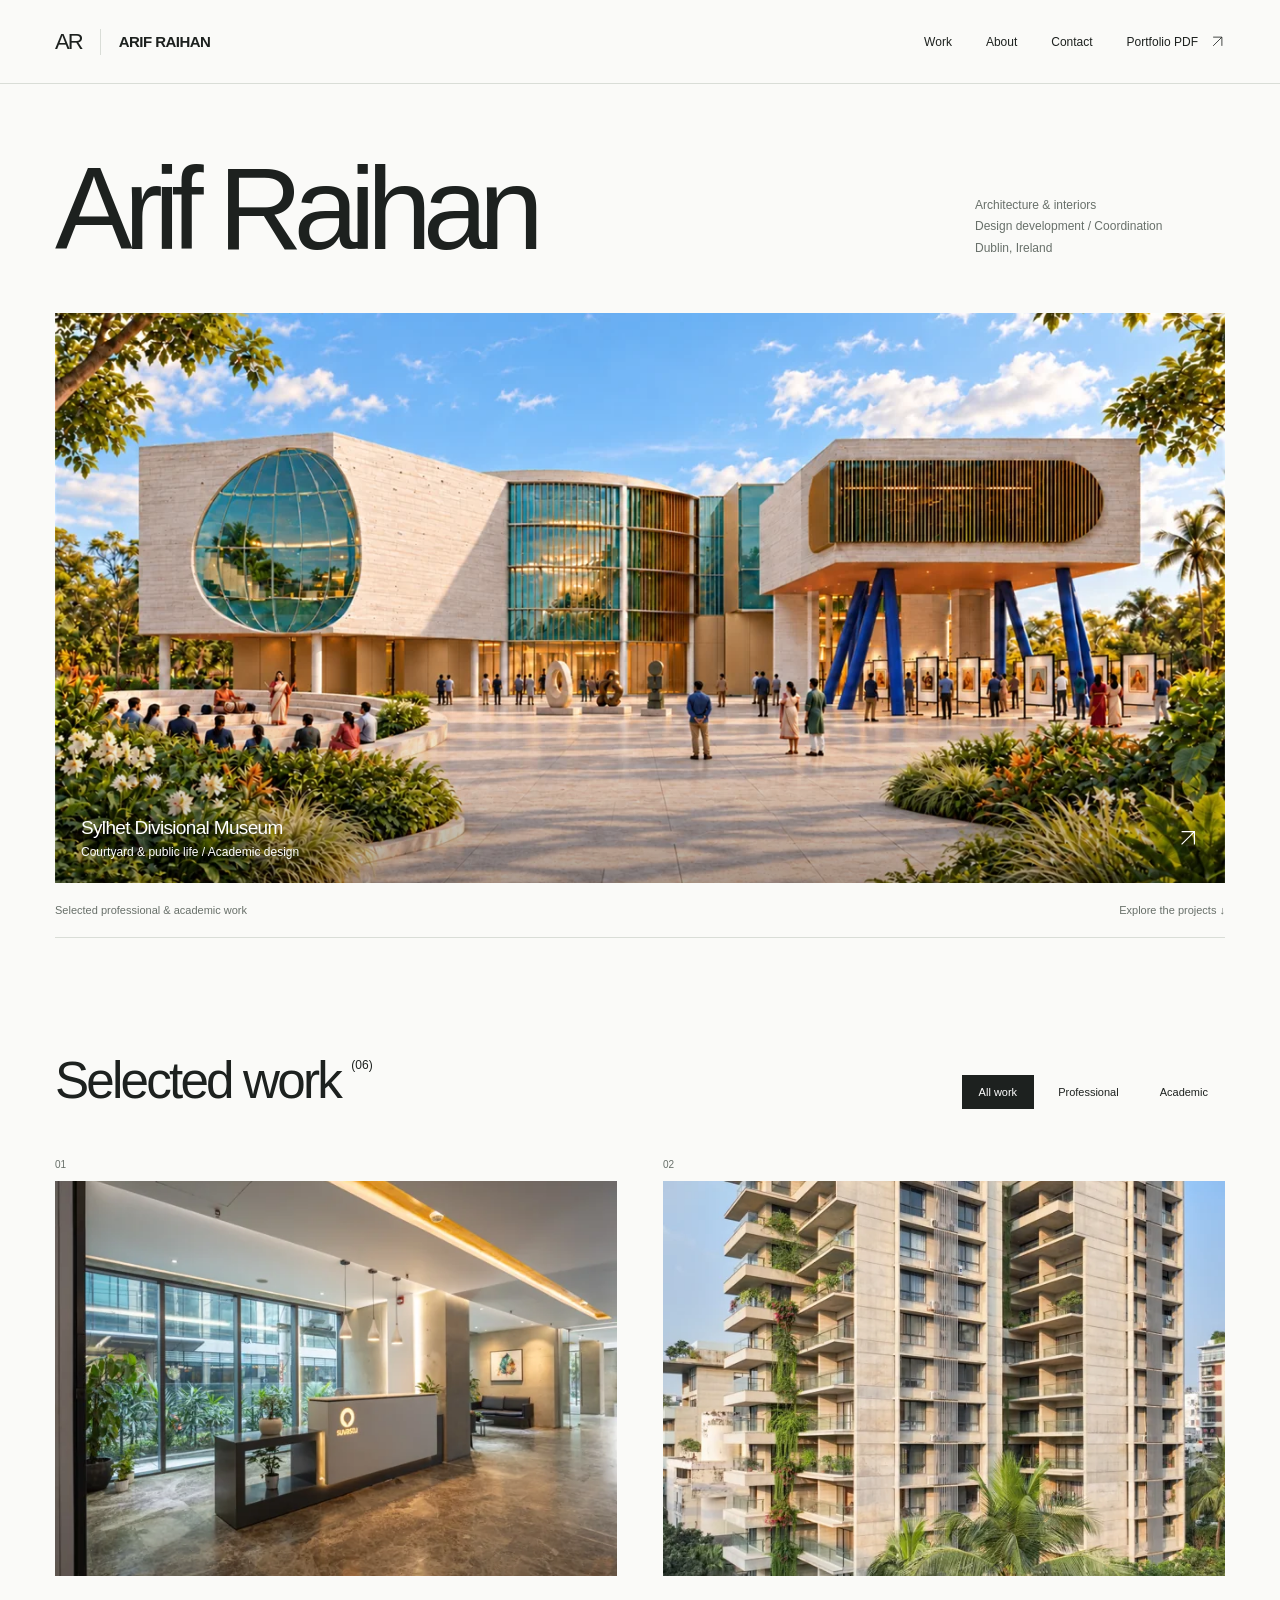
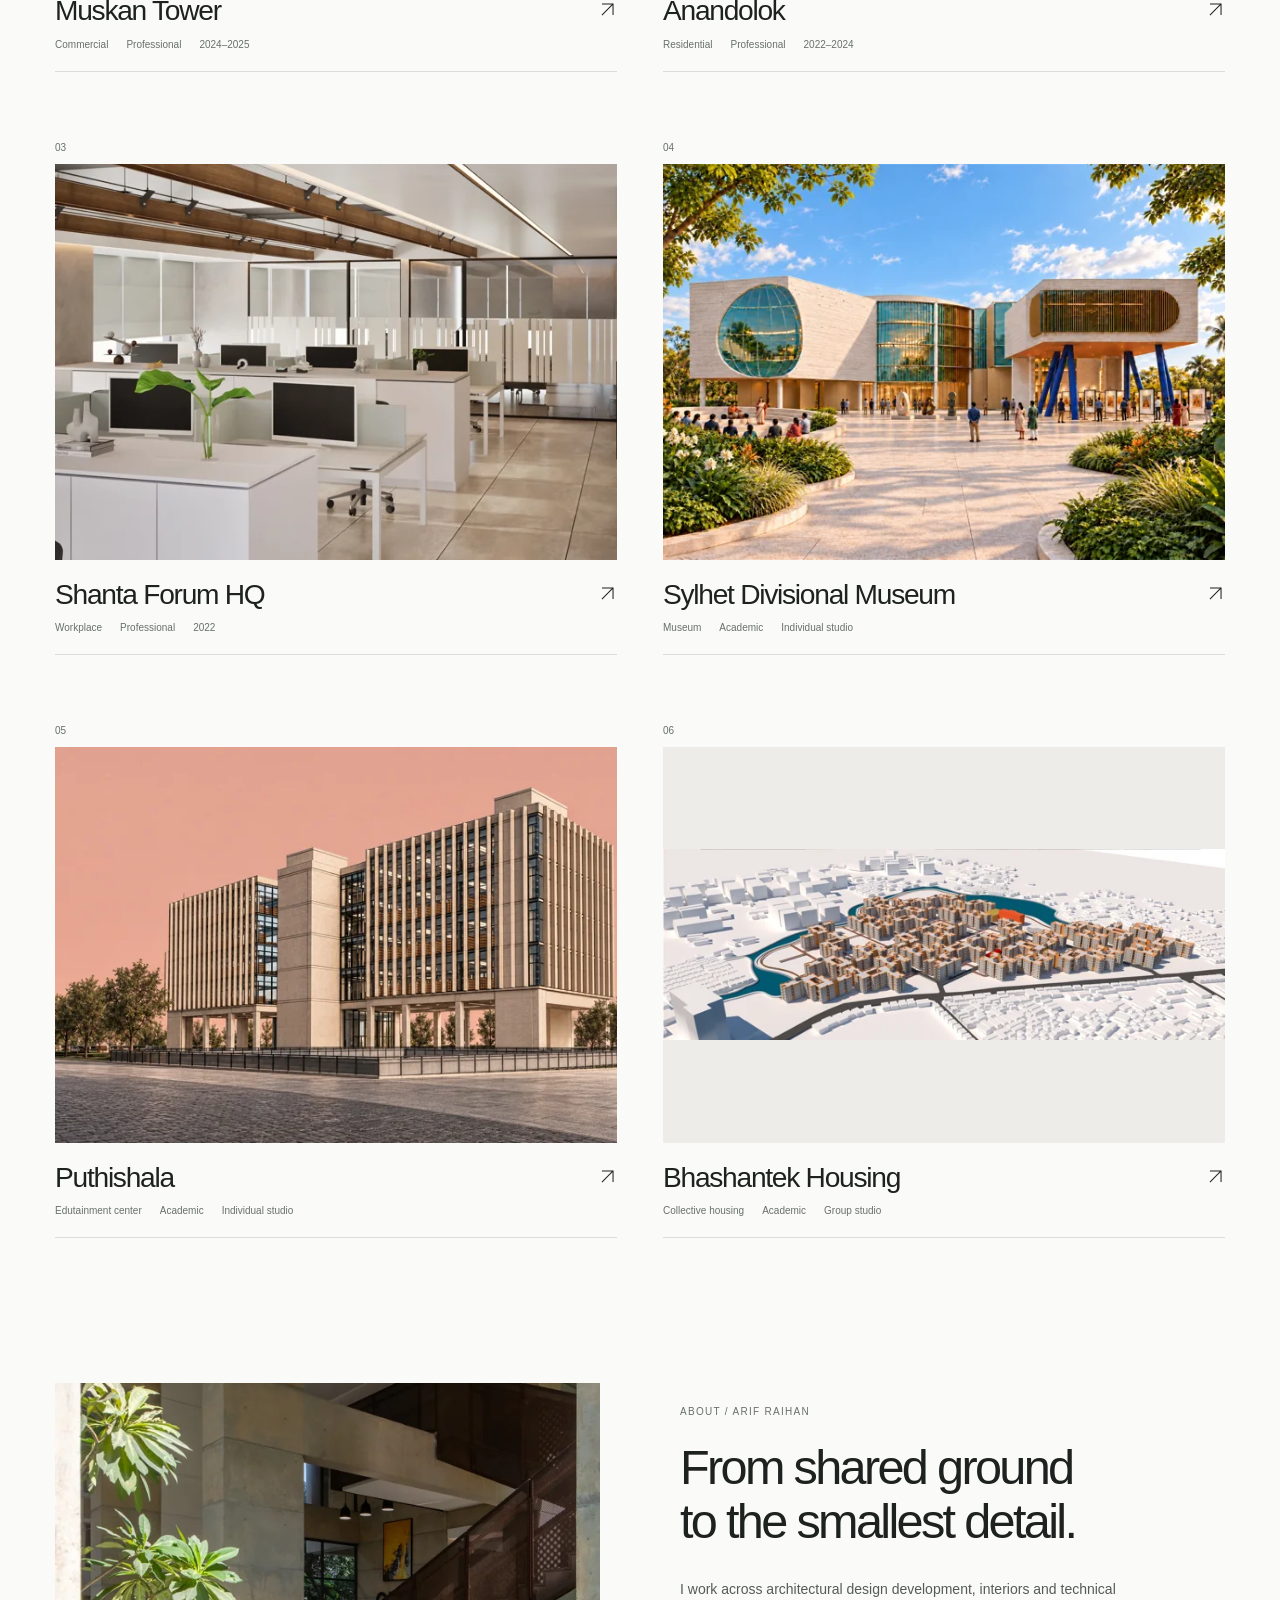
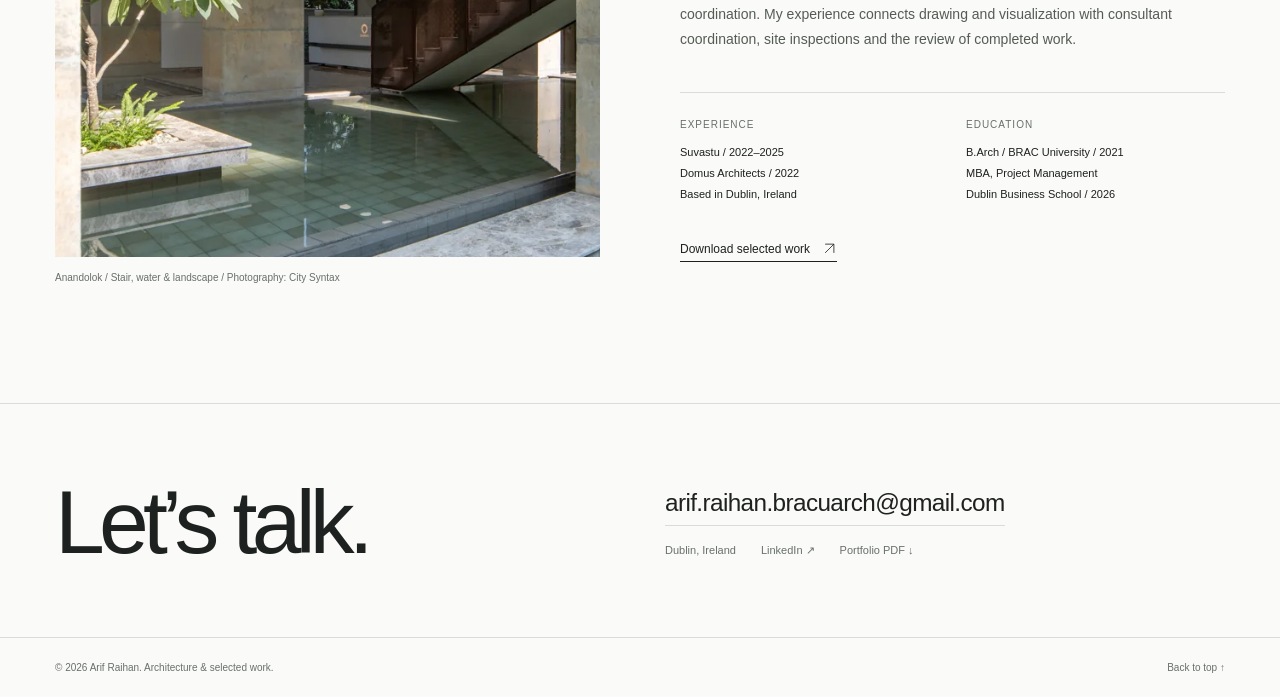
==== index.html @ 721a21be "Publish architecture portfolio with six projects and drawing galleries" ====
<!doctype html><html lang="en"><head><meta charset="utf-8"><meta name="viewport" content="width=device-width, initial-scale=1"><title>Arif Raihan — Architecture &amp; Selected Work</title><meta name="description" content="Architecture, interiors, technical coordination and visualization. Selected professional and academic projects by Arif Raihan, based in Dublin."><meta name="theme-color" content="#fafaf8"><meta property="og:type" content="website"><meta property="og:title" content="Arif Raihan — Architecture &amp; Selected Work"><meta property="og:description" content="Architecture, interiors, technical coordination and visualization. Selected professional and academic projects by Arif Raihan, based in Dublin."><meta name="twitter:card" content="summary_large_image"><link rel="icon" type="image/svg+xml" href="./favicon.svg"><link rel="stylesheet" href="./styles.css?v=20261024b"><script src="./site.js" defer></script></head><body><a class="skip" href="#main">Skip to content</a><header class="site-header"><div class="wrap header-inner"><a class="wordmark" href="./" aria-label="Arif Raihan home"><span class="monogram" aria-hidden="true">AR</span><span>ARIF RAIHAN</span></a><button class="mobile-toggle" aria-expanded="false" aria-controls="site-navigation" aria-label="Toggle navigation"><svg viewBox="0 0 24 24" fill="none" aria-hidden="true"><path d="M3 8h18M3 16h18" stroke="currentColor" stroke-width="1.2"/></svg></button><nav class="nav" id="site-navigation" aria-label="Main navigation"><a href="./#work">Work</a><a href="./#about">About</a><a href="./#contact">Contact</a><a class="pdf-link" href="./assets/arif-raihan-portfolio.pdf" download>Portfolio PDF <svg class="arrow" aria-hidden="true" viewBox="0 0 24 24" fill="none"><path d="M5 19 19 5M5 5h14v14" stroke="currentColor" stroke-width="1.3"/></svg></a></nav></div></header><main id="main"><div class="wrap" id="top"><section aria-labelledby="intro-title"><div class="intro-heading reveal"><h1 id="intro-title">Arif Raihan</h1><p class="identity">Architecture & interiors<br>Design development / Coordination<br>Dublin, Ireland</p></div><a class="hero-link" href="./projects/sylhet-divisional-museum/"><img src="./assets/museum-courtyard-1280.webp" srcset="./assets/museum-courtyard-640.webp 640w, ./assets/museum-courtyard-1280.webp 1280w, ./assets/museum-courtyard-2400.webp 2400w" sizes="(max-width: 650px) 100vw, 90vw" width="3840" height="2560" alt="Sylhet Divisional Museum: the courtyard, amphitheatre, sculpture garden and raised auditorium" loading="eager" decoding="async" fetchpriority=high><span class="hero-badge"><span><span class="hero-project">Sylhet Divisional Museum</span><span>Courtyard & public life / Academic design</span></span><svg class="arrow" aria-hidden="true" viewBox="0 0 24 24" fill="none"><path d="M5 19 19 5M5 5h14v14" stroke="currentColor" stroke-width="1.3"/></svg></span></a><div class="intro-bottom"><span>Selected professional & academic work</span><a href="#work">Explore the projects ↓</a></div></section><section class="work" id="work" aria-labelledby="work-title"><div class="section-heading"><h2 id="work-title">Selected work <sup style="font-size:12px;letter-spacing:0;vertical-align:top;line-height:2">(06)</sup></h2><div class="filter-set" role="group" aria-label="Filter projects"><button class="filter" data-filter="all" aria-pressed="true">All work</button><button class="filter" data-filter="professional" aria-pressed="false">Professional</button><button class="filter" data-filter="academic" aria-pressed="false">Academic</button></div></div><p id="filter-status" role="status" class="visually-hidden">6 selected projects shown</p><div class="project-grid"><article class="project-card" data-category="professional" data-slug="muskan-tower"><a href="./projects/muskan-tower/"><span class="card-number">01</span><figure><img src="./assets/muskan-reception-1280.webp" srcset="./assets/muskan-reception-640.webp 640w, ./assets/muskan-reception-1280.webp 1280w, ./assets/muskan-reception-2400.webp 2400w" sizes="(max-width: 650px) 90vw, 44vw" width="3200" height="3200" alt="Muskan Tower / Commercial" loading="lazy" decoding="async"></figure><div class="card-label"><div><h3>Muskan Tower</h3><div class="card-meta"><span>Commercial</span><span>Professional</span><span>2024–2025</span></div></div><svg class="arrow" aria-hidden="true" viewBox="0 0 24 24" fill="none"><path d="M5 19 19 5M5 5h14v14" stroke="currentColor" stroke-width="1.3"/></svg></div></a></article><article class="project-card" data-category="professional" data-slug="anandolok"><a href="./projects/anandolok/"><span class="card-number">02</span><figure><img src="./assets/anandolok-exterior-1280.webp" srcset="./assets/anandolok-exterior-640.webp 640w, ./assets/anandolok-exterior-1280.webp 1280w, ./assets/anandolok-exterior-2400.webp 2025w" sizes="(max-width: 650px) 90vw, 44vw" width="2025" height="3600" alt="Anandolok / Residential" loading="lazy" decoding="async"></figure><div class="card-label"><div><h3>Anandolok</h3><div class="card-meta"><span>Residential</span><span>Professional</span><span>2022–2024</span></div></div><svg class="arrow" aria-hidden="true" viewBox="0 0 24 24" fill="none"><path d="M5 19 19 5M5 5h14v14" stroke="currentColor" stroke-width="1.3"/></svg></div></a></article><article class="project-card" data-category="professional" data-slug="shanta-forum"><a href="./projects/shanta-forum/"><span class="card-number">03</span><figure><img src="./assets/shanta-workplace-1280.webp" srcset="./assets/shanta-workplace-640.webp 640w, ./assets/shanta-workplace-1280.webp 1280w, ./assets/shanta-workplace-2400.webp 1920w" sizes="(max-width: 650px) 90vw, 44vw" width="1920" height="1920" alt="Shanta Forum HQ / Workplace" loading="lazy" decoding="async"></figure><div class="card-label"><div><h3>Shanta Forum HQ</h3><div class="card-meta"><span>Workplace</span><span>Professional</span><span>2022</span></div></div><svg class="arrow" aria-hidden="true" viewBox="0 0 24 24" fill="none"><path d="M5 19 19 5M5 5h14v14" stroke="currentColor" stroke-width="1.3"/></svg></div></a></article><article class="project-card" data-category="academic" data-slug="sylhet-divisional-museum"><a href="./projects/sylhet-divisional-museum/"><span class="card-number">04</span><figure><img src="./assets/museum-courtyard-1280.webp" srcset="./assets/museum-courtyard-640.webp 640w, ./assets/museum-courtyard-1280.webp 1280w, ./assets/museum-courtyard-2400.webp 2400w" sizes="(max-width: 650px) 90vw, 44vw" width="3840" height="2560" alt="Sylhet Divisional Museum / Museum" loading="lazy" decoding="async"></figure><div class="card-label"><div><h3>Sylhet Divisional Museum</h3><div class="card-meta"><span>Museum</span><span>Academic</span><span>Individual studio</span></div></div><svg class="arrow" aria-hidden="true" viewBox="0 0 24 24" fill="none"><path d="M5 19 19 5M5 5h14v14" stroke="currentColor" stroke-width="1.3"/></svg></div></a></article><article class="project-card" data-category="academic" data-slug="puthishala"><a href="./projects/puthishala/"><span class="card-number">05</span><figure><img src="./assets/puthishala-exterior-1280.webp" srcset="./assets/puthishala-exterior-640.webp 640w, ./assets/puthishala-exterior-1280.webp 1280w, ./assets/puthishala-exterior-2400.webp 1536w" sizes="(max-width: 650px) 90vw, 44vw" width="1536" height="1024" alt="Puthishala / Edutainment center" loading="lazy" decoding="async"></figure><div class="card-label"><div><h3>Puthishala</h3><div class="card-meta"><span>Edutainment center</span><span>Academic</span><span>Individual studio</span></div></div><svg class="arrow" aria-hidden="true" viewBox="0 0 24 24" fill="none"><path d="M5 19 19 5M5 5h14v14" stroke="currentColor" stroke-width="1.3"/></svg></div></a></article><article class="project-card" data-category="academic" data-slug="bhashantek-housing"><a href="./projects/bhashantek-housing/"><span class="card-number">06</span><figure><img src="./assets/housing-aerial-1280.webp" srcset="./assets/housing-aerial-640.webp 640w, ./assets/housing-aerial-1280.webp 1280w, ./assets/housing-aerial-2400.webp 2400w" sizes="(max-width: 650px) 90vw, 44vw" width="3508" height="1194" alt="Bhashantek Housing / Collective housing" loading="lazy" decoding="async"></figure><div class="card-label"><div><h3>Bhashantek Housing</h3><div class="card-meta"><span>Collective housing</span><span>Academic</span><span>Group studio</span></div></div><svg class="arrow" aria-hidden="true" viewBox="0 0 24 24" fill="none"><path d="M5 19 19 5M5 5h14v14" stroke="currentColor" stroke-width="1.3"/></svg></div></a></article></div></section><section class="about" id="about" aria-labelledby="about-title"><figure class="about-visual"><img src="./assets/anandolok-landscape-1280.webp" srcset="./assets/anandolok-landscape-640.webp 640w, ./assets/anandolok-landscape-1280.webp 1280w, ./assets/anandolok-landscape-2400.webp 2133w" sizes="(max-width: 650px) 90vw, 43vw" width="2133" height="3200" alt="Anandolok: a stair rises beside water and planting" loading="lazy" decoding="async"><figcaption>Anandolok / Stair, water & landscape / Photography: City Syntax</figcaption></figure><div class="about-copy"><span class="kicker">About / Arif Raihan</span><h2 id="about-title">From shared ground<br>to the smallest detail.</h2><p>I work across architectural design development, interiors and technical coordination. My experience connects drawing and visualization with consultant coordination, site inspections and the review of completed work.</p><div class="facts"><div><h3>Experience</h3><p>Suvastu / 2022–2025<br>Domus Architects / 2022<br>Based in Dublin, Ireland</p></div><div><h3>Education</h3><p>B.Arch / BRAC University / 2021<br>MBA, Project Management<br>Dublin Business School / 2026</p></div></div><a class="text-link" href="./assets/arif-raihan-portfolio.pdf" download>Download selected work <svg class="arrow" aria-hidden="true" viewBox="0 0 24 24" fill="none"><path d="M5 19 19 5M5 5h14v14" stroke="currentColor" stroke-width="1.3"/></svg></a></div></section></div></main><section class="wrap contact" id="contact" aria-labelledby="contact-title"><h2 id="contact-title">Let’s talk.</h2><div class="contact-links"><a class="contact-email" href="mailto:arif.raihan.bracuarch@gmail.com">arif.raihan.bracuarch@gmail.com</a><div class="contact-sub"><span>Dublin, Ireland</span><a href="https://www.linkedin.com/in/meister-arifraihan/" target="_blank" rel="noopener noreferrer">LinkedIn ↗</a><a href="./assets/arif-raihan-portfolio.pdf" download>Portfolio PDF ↓</a></div></div></section><footer class="wrap site-footer"><span>© 2026 Arif Raihan. Architecture & selected work.</span><a href="#top">Back to top ↑</a></footer><script type="application/ld+json">{"@context": "https://schema.org", "@type": "Person", "name": "Arif Raihan", "email": "arif.raihan.bracuarch@gmail.com", "sameAs": ["https://www.linkedin.com/in/meister-arifraihan/"], "jobTitle": "Architectural Design & Technical Coordination", "homeLocation": {"@type": "Place", "name": "Dublin, Ireland"}, "alumniOf": [{"@type": "CollegeOrUniversity", "name": "BRAC University"}, {"@type": "CollegeOrUniversity", "name": "Dublin Business School"}]}</script></body></html>
---- styles.css ----
:root{--paper:#fafaf8;--white:#fff;--ink:#1d211f;--muted:#68706a;--line:#d9ddd7;--accent:#5a6b55;--gutter:clamp(22px,4.3vw,82px);--max:1760px;font-family:Arial,Helvetica,sans-serif;color:var(--ink);background:var(--paper);font-synthesis:none}*{box-sizing:border-box}html{scroll-behavior:smooth;scroll-padding-top:100px}body{margin:0}a{color:inherit;text-decoration:none}button{font:inherit;color:inherit}img{display:block;max-width:100%;height:auto}figure,h1,h2,h3,p{margin:0}button,a{-webkit-tap-highlight-color:transparent}a:focus-visible,button:focus-visible,summary:focus-visible{outline:2px solid var(--accent);outline-offset:6px}::selection{background:#d3dbc9}button{cursor:pointer}.skip{position:fixed;top:10px;left:20px;z-index:1000;padding:14px;background:var(--ink);color:white;transform:translateY(-150%)}.skip:focus{transform:none}.wrap{max-width:var(--max);margin:auto;padding-inline:var(--gutter)}.site-header{position:sticky;top:0;z-index:20;background:rgba(250,250,248,.96);backdrop-filter:blur(12px);border-bottom:1px solid var(--line)}.header-inner{height:83px;display:flex;align-items:center;justify-content:space-between;gap:30px}.wordmark{font-size:15px;font-weight:700;letter-spacing:-.035em;display:flex;gap:18px;align-items:center}.monogram{font-size:22px;font-weight:400;border-right:1px solid var(--line);padding-right:18px;letter-spacing:-.09em}.nav{display:flex;gap:34px;align-items:center;font-size:12px}.nav a{position:relative}.nav a:not(.pdf-link):after{content:'';height:1px;background:var(--ink);position:absolute;bottom:-7px;left:0;right:100%;transition:right .2s}.nav a:hover:after{right:0}.pdf-link{display:flex;gap:12px;align-items:center}.arrow{width:15px;height:15px;flex-shrink:0}.mobile-toggle{display:none;border:0;background:none;padding:10px}.kicker{font-size:10px;letter-spacing:.13em;text-transform:uppercase;line-height:1.6;color:var(--muted)}.intro-heading{display:grid;grid-template-columns:1fr 250px;gap:40px;align-items:end;padding-top:70px;padding-bottom:48px}.intro-heading h1{font-weight:400;font-size:clamp(60px,9.1vw,158px);letter-spacing:-.075em;line-height:.95}.intro-heading .identity{font-size:12px;line-height:1.8;padding-bottom:5px;color:var(--muted)}.hero-link{display:block;overflow:hidden;background:#e1e5da;position:relative}.hero-link img{width:100%;aspect-ratio:2.05;object-fit:cover;object-position:center 48%;transition:transform 1s ease}.hero-link:hover img{transform:scale(1.015)}.hero-badge{position:absolute;bottom:24px;left:26px;right:26px;display:flex;align-items:center;justify-content:space-between;color:white;text-shadow:0 1px 10px #0007;font-size:12px}.hero-badge span{display:block}.hero-badge .hero-project{font-size:19px;letter-spacing:-.035em;margin-bottom:6px}.hero-badge .arrow{width:22px;height:22px}.hero-link:after{content:'';position:absolute;inset:70% 0 0;background:linear-gradient(transparent,#0005);pointer-events:none}.hero-badge{z-index:1}.intro-bottom{display:flex;justify-content:space-between;gap:24px;padding-block:21px;font-size:11px;color:var(--muted);border-bottom:1px solid var(--line)}.text-link{display:inline-flex;gap:12px;align-items:center;font-size:12px;border-bottom:1px solid currentColor;padding-bottom:5px;width:fit-content}.work{padding-top:115px;scroll-margin-top:40px}.section-heading{display:flex;align-items:end;justify-content:space-between;gap:30px;margin-bottom:45px}.section-heading h2{font-weight:400;font-size:clamp(34px,4vw,58px);letter-spacing:-.055em;line-height:1.08}.filter-set{display:flex;gap:7px}.filter{border:1px solid transparent;border-radius:0;padding:10px 16px;font-size:11px;background:transparent;transition:background .2s,border-color .2s}.filter:hover{border-color:var(--line)}.filter[aria-pressed=true]{background:var(--ink);color:white}.project-grid{display:grid;grid-template-columns:1fr 1fr;column-gap:46px;row-gap:65px}.project-card{min-width:0}.project-card[hidden]{display:none}.project-card figure{overflow:hidden;background:#e8e9e3}.project-card img{aspect-ratio:1.42;width:100%;object-fit:cover;transition:transform .65s ease}.project-card:hover img{transform:scale(1.025)}.project-card[data-slug=anandolok] img{object-position:center 40%}.project-card[data-slug=bhashantek-housing] img{object-fit:contain;background:#eeece8}.card-label{display:flex;justify-content:space-between;align-items:start;gap:20px;padding-top:19px;border-bottom:1px solid var(--line);padding-bottom:21px}.card-label h3{font-size:clamp(21px,2.2vw,34px);font-weight:400;line-height:1.15;letter-spacing:-.045em}.card-label .arrow{margin-top:5px;width:19px;height:19px}.card-meta{display:flex;gap:18px;margin-top:11px;font-size:10px;color:var(--muted)}.card-number{display:inline-block;width:24px;color:var(--muted);font-size:10px;margin-bottom:11px}.empty{padding:50px 0}.about{display:grid;grid-template-columns:1fr 1fr;gap:80px;padding-block:145px 120px}.about-visual{position:relative}.about-visual img{width:100%;aspect-ratio:1.15;object-fit:cover}.about-visual figcaption{font-size:10px;color:var(--muted);margin-top:15px}.about-copy{display:flex;flex-direction:column;justify-content:center}.about-copy h2{font-size:clamp(32px,3.8vw,58px);font-weight:400;letter-spacing:-.055em;line-height:1.12;margin-top:20px}.about-copy>p{font-size:14px;line-height:1.8;max-width:500px;margin-top:28px;color:#545c55}.facts{display:grid;grid-template-columns:1fr 1fr;gap:27px;margin-top:40px;padding-top:26px;border-top:1px solid var(--line)}.facts h3{font-size:10px;font-weight:400;letter-spacing:.1em;text-transform:uppercase;color:var(--muted);margin-bottom:12px}.facts p{font-size:11px;line-height:1.9}.about-copy .text-link{margin-top:36px}.contact{border-top:1px solid var(--line);padding-block:74px 70px;display:grid;grid-template-columns:1fr 1fr;gap:50px}.contact h2{font-size:clamp(48px,7vw,110px);letter-spacing:-.065em;line-height:1;font-weight:400}.contact-links{display:flex;flex-direction:column;align-items:start;gap:18px;justify-content:center}.contact-email{font-size:clamp(16px,1.9vw,27px);letter-spacing:-.025em;border-bottom:1px solid var(--line);padding-bottom:8px;word-break:break-word}.contact-sub{display:flex;gap:25px;flex-wrap:wrap;font-size:11px;color:var(--muted)}.site-footer{padding-block:24px;display:flex;justify-content:space-between;gap:25px;font-size:10px;color:var(--muted);border-top:1px solid var(--line)}.site-footer a:hover{text-decoration:underline}.project-head{padding-top:48px;padding-bottom:52px}.back{display:inline-flex;gap:12px;align-items:center;font-size:10px;color:var(--muted);margin-bottom:45px}.back .arrow{transform:rotate(225deg);width:12px;height:12px}.project-heading-row{display:grid;grid-template-columns:1fr 280px;align-items:end;gap:60px}.project-head h1{font-size:clamp(46px,6.7vw,110px);font-weight:400;letter-spacing:-.06em;line-height:1.04;max-width:1100px}.project-kind{margin-bottom:18px}.project-location{font-size:12px;line-height:1.9;color:var(--muted)}.project-cover{margin-inline:var(--gutter)}.project-cover .gallery-open{background:#e6e8e0}.project-cover img{width:100%;max-height:920px;aspect-ratio:1.9;object-fit:cover}.project-cover.portrait img{aspect-ratio:1.9;object-position:center 40%}.project-cover.drawing img{object-fit:contain;background:white}.project-intro{padding-block:57px 78px;display:grid;grid-template-columns:1fr 1.5fr;gap:100px;border-bottom:1px solid var(--line)}.project-summary{font-size:clamp(19px,2vw,28px);line-height:1.5;font-weight:400;letter-spacing:-.035em;max-width:610px}.project-facts{display:grid;grid-template-columns:1fr 1fr;gap:30px;font-size:12px;line-height:1.8}.project-facts dt{font-size:9px;letter-spacing:.12em;text-transform:uppercase;color:var(--muted);margin-bottom:9px}.project-facts dd{margin:0}.gallery{padding-top:66px}.gallery-item{margin-bottom:62px}.gallery-open{padding:0;display:block;width:100%;border:0;background:transparent;position:relative;text-align:left}.gallery-open .zoom-icon{position:absolute;right:18px;bottom:18px;background:#fafaf8ed;width:35px;height:35px;display:grid;place-items:center;opacity:0;transition:opacity .2s}.gallery-open:hover .zoom-icon,.gallery-open:focus-visible .zoom-icon{opacity:1}.zoom-icon svg{width:16px;height:16px}.gallery-item img{width:100%;max-height:1000px;object-fit:contain;background:white}.gallery-pair{display:grid;grid-template-columns:1fr 1fr;gap:34px}.gallery-pair .gallery-item img{height:600px;object-fit:cover}.gallery-pair.contain .gallery-item img{object-fit:contain;height:520px}.gallery-caption{display:flex;justify-content:space-between;gap:30px;margin-top:15px;font-size:10px;color:var(--muted);line-height:1.6}.gallery-caption span:first-child{color:var(--ink)}.gallery-caption span:last-child{text-align:right}.project-note{display:flex;justify-content:space-between;gap:50px;border-top:1px solid var(--line);padding-block:30px 70px;font-size:11px;color:var(--muted);line-height:1.9}.project-note p{max-width:660px}.next-project{border-top:1px solid var(--line);padding-block:60px 80px;display:block}.next-project .kicker{margin-bottom:20px}.next-row{display:flex;justify-content:space-between;align-items:center;font-size:clamp(34px,5vw,78px);letter-spacing:-.055em}.next-row .arrow{width:40px;height:40px}.lightbox{width:100vw;height:100dvh;max-width:none;max-height:none;inset:0;margin:0;border:0;padding:0;background:#f5f5f1;color:var(--ink)}.lightbox::backdrop{background:#f5f5f1}.lightbox-shell{height:100%;display:grid;grid-template-rows:73px 1fr 75px}.lightbox-top,.lightbox-bottom{display:flex;align-items:center;justify-content:space-between;gap:20px;padding-inline:30px;font-size:11px}.lightbox-top{border-bottom:1px solid var(--line)}.lightbox-title{font-size:12px}.lightbox-close,.lightbox-nav{background:transparent;border:1px solid var(--line);width:40px;height:40px;font-size:21px;display:grid;place-items:center}.lightbox-view{min-height:0;display:grid;place-items:center;padding:20px}.lightbox-view img{max-width:100%;max-height:100%;width:auto;height:auto;object-fit:contain}.lightbox-actions{display:flex;gap:10px}.lightbox-close:hover,.lightbox-nav:hover{background:#e3e7df}.no-scroll{overflow:hidden}.not-found{padding-block:130px}.not-found h1{font-size:80px;font-weight:400;letter-spacing:-.06em}.not-found p{margin:30px 0}.reveal{animation:reveal .7s ease both}@keyframes reveal{from{opacity:0;transform:translateY(10px)}to{opacity:1;transform:none}}@media(min-width:1600px){.project-grid{gap:80px 60px}.gallery-pair .gallery-item img{height:760px}}@media(max-width:1000px){.intro-heading{grid-template-columns:1fr 210px}.intro-heading h1{font-size:11vw}.hero-link img{aspect-ratio:1.7}.project-grid{gap:45px 26px}.about{gap:40px;padding-block:100px}.facts{grid-template-columns:1fr}.project-heading-row{grid-template-columns:1fr 200px;gap:35px}.project-intro{gap:45px}.project-facts{grid-template-columns:1fr}.gallery-pair .gallery-item img{height:440px}.gallery-pair.contain .gallery-item img{height:360px}.contact{gap:35px}}@media(max-width:650px){.header-inner{height:69px}.wordmark{font-size:13px;gap:12px}.monogram{font-size:20px;padding-right:12px}.mobile-toggle{display:block}.mobile-toggle svg{width:24px;height:24px}.nav{display:none;position:absolute;left:0;right:0;top:69px;background:var(--paper);padding:30px var(--gutter);border-bottom:1px solid var(--line);flex-direction:column;align-items:start;gap:26px;font-size:14px}.nav.open{display:flex}.intro-heading{grid-template-columns:1fr;gap:24px;padding-top:46px;padding-bottom:28px}.intro-heading h1{font-size:17vw}.intro-heading .identity{font-size:11px}.identity br:nth-child(2){display:none}.hero-link img{aspect-ratio:1.02;object-position:52% center}.hero-badge{left:17px;right:17px;bottom:18px}.hero-badge .hero-project{font-size:16px}.hero-badge .kicker{font-size:8px}.intro-bottom{font-size:10px;line-height:1.6}.intro-bottom>span{max-width:200px}.work{padding-top:70px}.section-heading{align-items:start;flex-direction:column;gap:23px;margin-bottom:28px}.section-heading h2{font-size:38px}.filter{padding:9px 13px;font-size:10px}.project-grid{grid-template-columns:1fr;row-gap:36px}.project-card img{aspect-ratio:1.3}.card-label{padding-top:15px;padding-bottom:16px}.card-label h3{font-size:28px}.card-meta{font-size:9px;gap:12px}.about{grid-template-columns:1fr;gap:35px;padding-block:80px 70px}.about-visual img{aspect-ratio:1.2}.about-copy h2{font-size:40px}.about-copy>p{font-size:13px}.facts{grid-template-columns:1fr 1fr;gap:20px}.facts p{font-size:10px}.contact{grid-template-columns:1fr;padding-block:50px;gap:30px}.contact h2{font-size:68px}.contact-email{font-size:19px}.site-footer{font-size:9px;line-height:1.8;gap:15px}.site-footer>span{max-width:220px}.project-head{padding-top:32px;padding-bottom:30px}.back{margin-bottom:33px}.project-heading-row{grid-template-columns:1fr;gap:25px}.project-head h1{font-size:13vw}.project-location{font-size:11px}.project-cover{margin-inline:0}.project-cover img,.project-cover.portrait img{aspect-ratio:1.1;max-height:650px}.project-cover.drawing img{aspect-ratio:1.3}.project-intro{grid-template-columns:1fr;padding-block:34px 45px;gap:34px}.project-summary{font-size:22px}.project-facts{grid-template-columns:1fr 1fr;font-size:11px;gap:22px}.gallery{padding-top:35px}.gallery-item{margin-bottom:35px}.gallery-pair{grid-template-columns:1fr;gap:0}.gallery-pair .gallery-item img{height:auto;max-height:650px;object-fit:contain}.gallery-pair.contain .gallery-item img{height:auto}.gallery-caption{font-size:9px;gap:18px}.gallery-open .zoom-icon{opacity:1;right:10px;bottom:10px;width:30px;height:30px}.project-note{flex-direction:column;padding-bottom:45px;gap:20px;font-size:10px}.next-project{padding-block:42px 50px}.next-row{font-size:38px}.next-row .arrow{width:27px;height:27px}.lightbox-top,.lightbox-bottom{padding-inline:17px;font-size:10px}.lightbox-view{padding:8px}.lightbox-caption{max-width:210px;line-height:1.6}.lightbox-title{max-width:260px;font-size:10px}}@media(prefers-reduced-motion:reduce){html{scroll-behavior:auto}*,*:before,*:after{animation:none!important;transition:none!important}}
.visually-hidden{position:absolute;width:1px;height:1px;padding:0;margin:-1px;overflow:hidden;clip:rect(0,0,0,0);white-space:nowrap;border:0}

/* Keep large drawings within the image viewer at every screen size. */
.lightbox-shell{height:100dvh;grid-template-rows:73px minmax(0,1fr) 75px}.lightbox-view{overflow:hidden}.lightbox-view img{width:100%;height:100%;min-height:0;object-fit:contain}
[hidden]{display:none!important}

.lightbox-view{grid-template-rows:minmax(0,1fr);grid-template-columns:minmax(0,1fr)}


@media(max-width:650px){.identity br:nth-child(2){display:initial}.hero-link img{aspect-ratio:1.5;object-fit:cover}.hero-badge .hero-project{font-size:14px}}
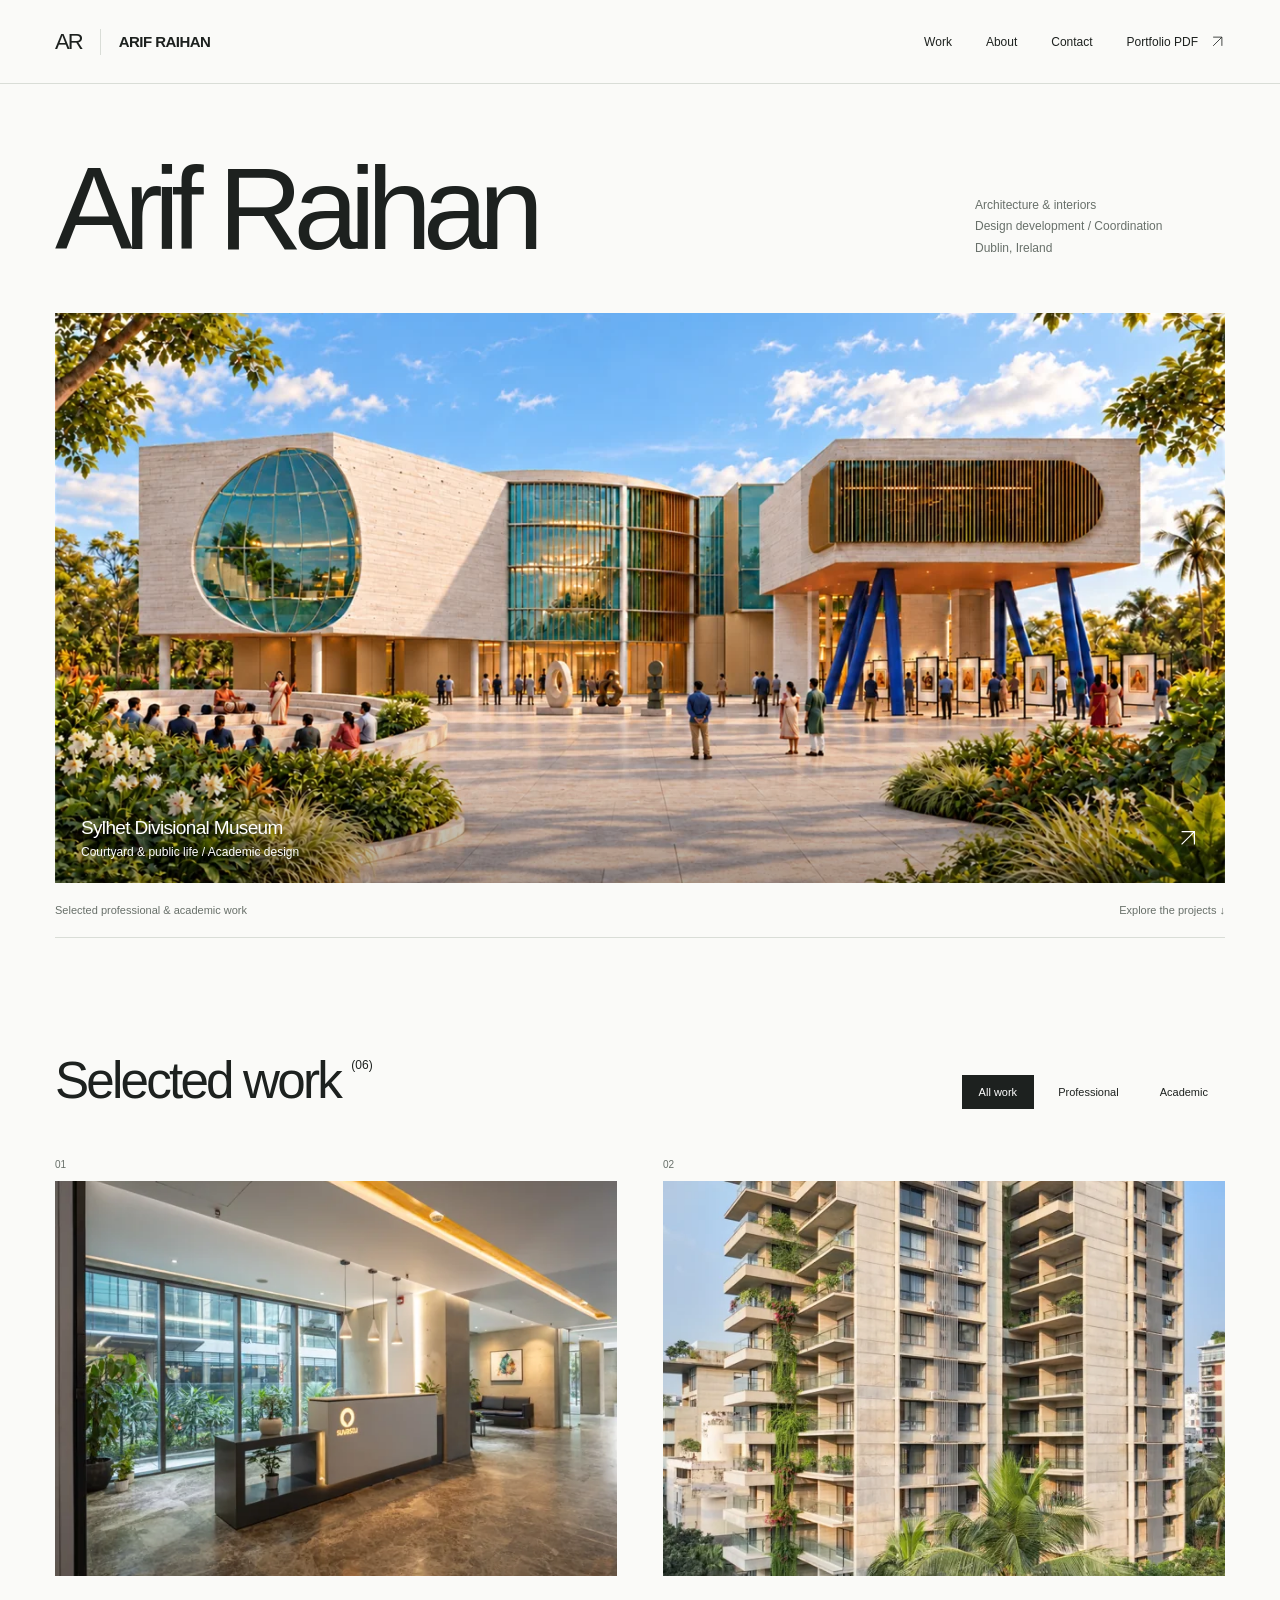
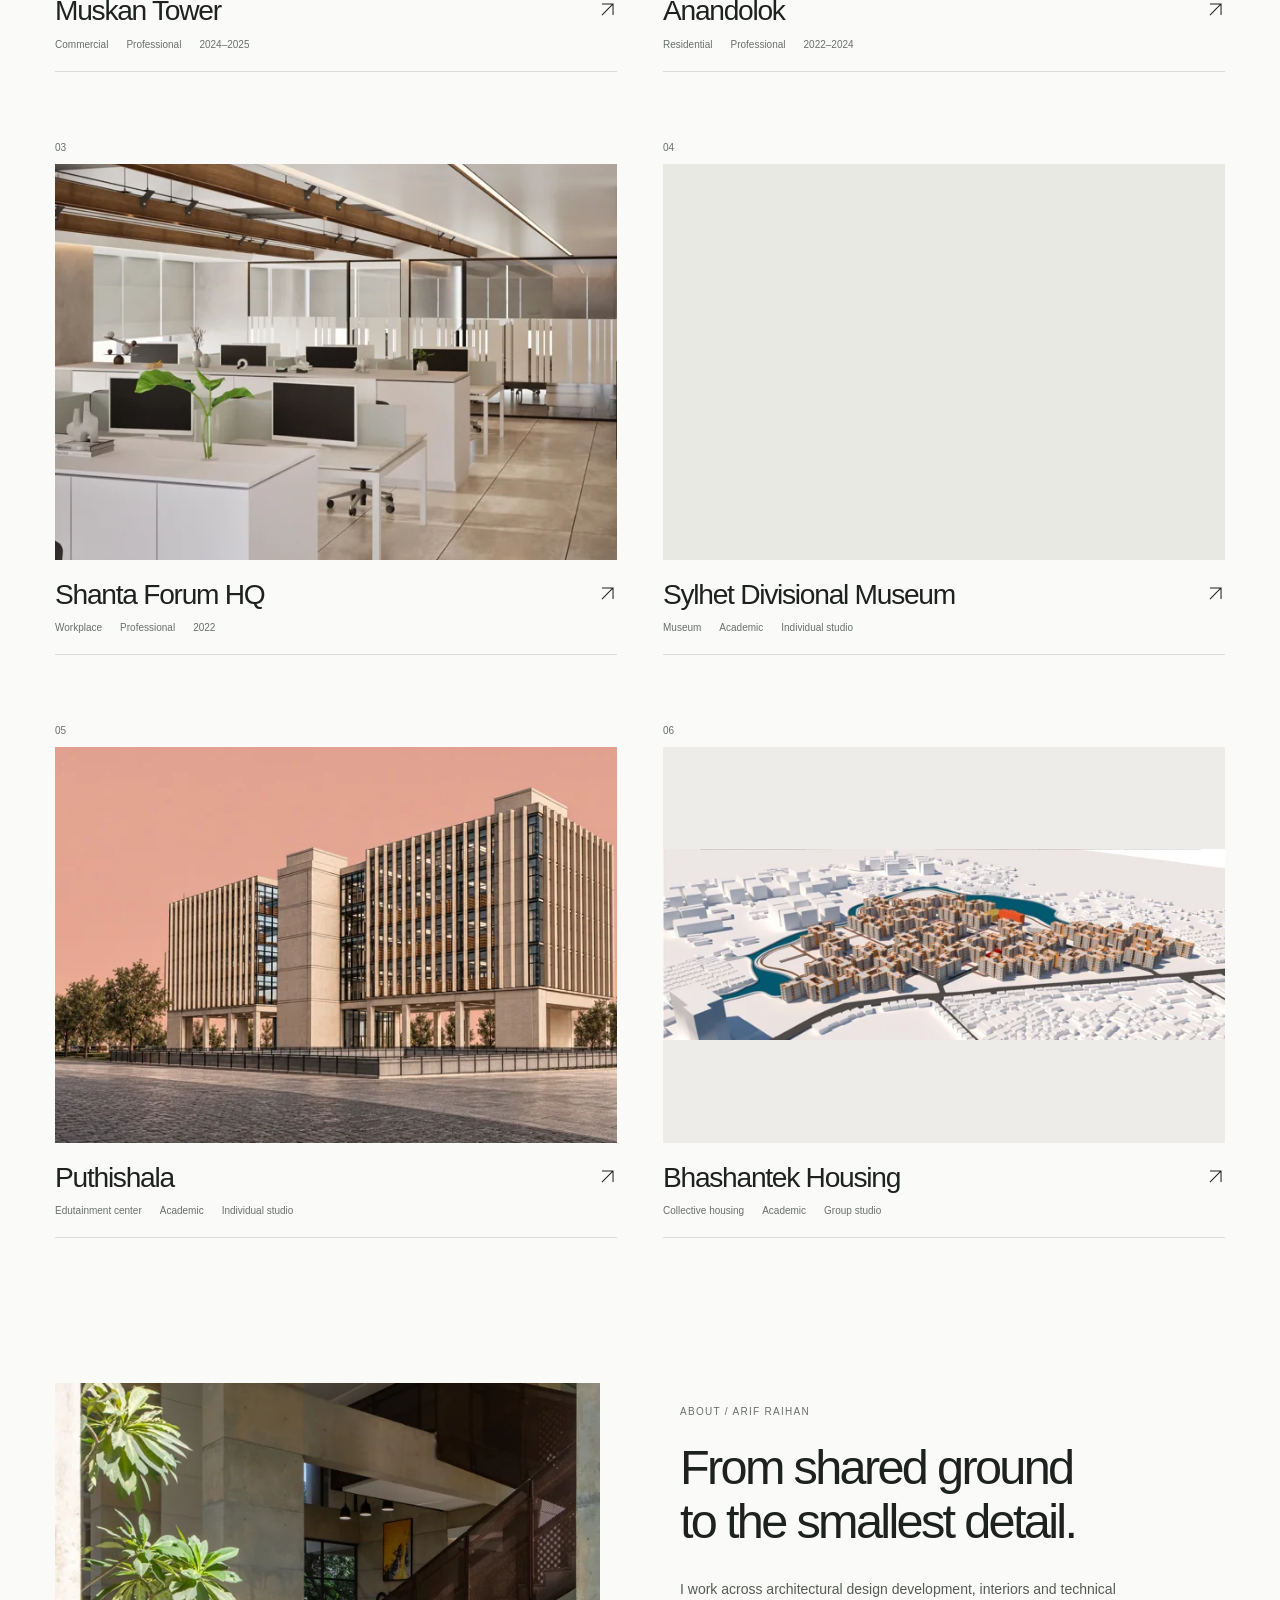
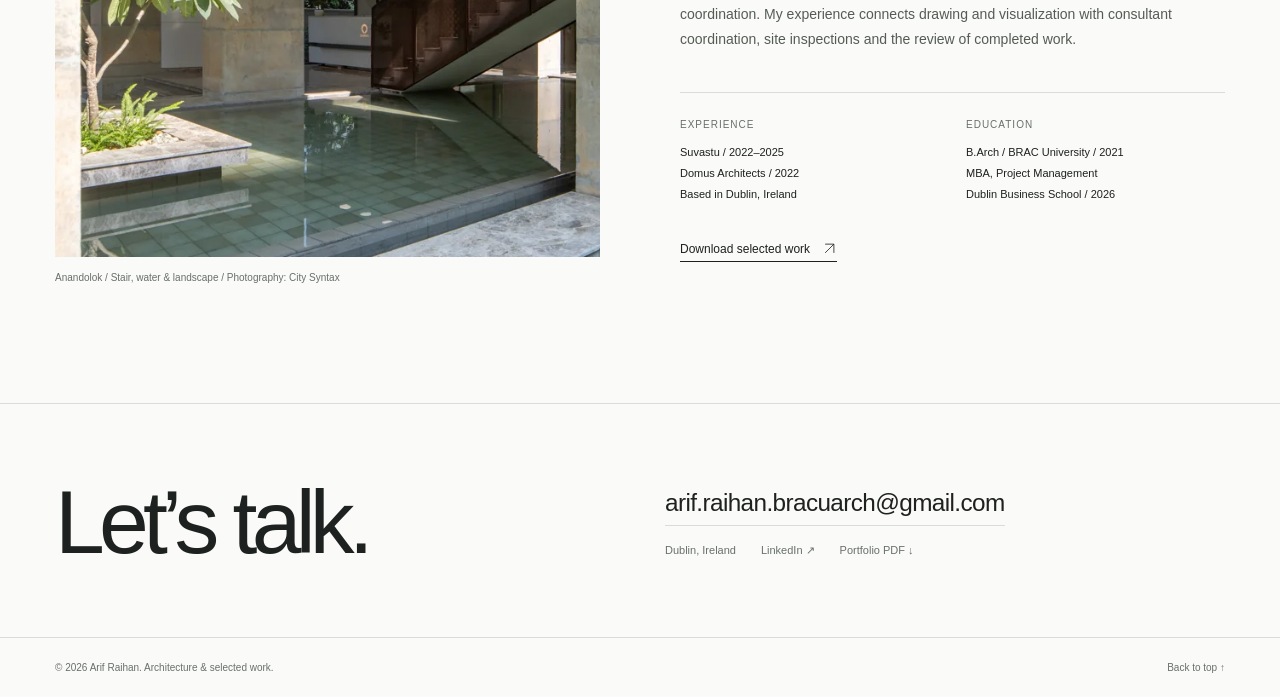
==== commit f57b7065: "Correct LinkedIn profile link across portfolio" ====
--- a/index.html
+++ b/index.html
@@ -1 +1 @@
-<!doctype html><html lang="en"><head><meta charset="utf-8"><meta name="viewport" content="width=device-width, initial-scale=1"><title>Arif Raihan — Architecture &amp; Selected Work</title><meta name="description" content="Architecture, interiors, technical coordination and visualization. Selected professional and academic projects by Arif Raihan, based in Dublin."><meta name="theme-color" content="#fafaf8"><meta property="og:type" content="website"><meta property="og:title" content="Arif Raihan — Architecture &amp; Selected Work"><meta property="og:description" content="Architecture, interiors, technical coordination and visualization. Selected professional and academic projects by Arif Raihan, based in Dublin."><meta name="twitter:card" content="summary_large_image"><link rel="icon" type="image/svg+xml" href="./favicon.svg"><link rel="stylesheet" href="./styles.css?v=20261024b"><script src="./site.js" defer></script></head><body><a class="skip" href="#main">Skip to content</a><header class="site-header"><div class="wrap header-inner"><a class="wordmark" href="./" aria-label="Arif Raihan home"><span class="monogram" aria-hidden="true">AR</span><span>ARIF RAIHAN</span></a><button class="mobile-toggle" aria-expanded="false" aria-controls="site-navigation" aria-label="Toggle navigation"><svg viewBox="0 0 24 24" fill="none" aria-hidden="true"><path d="M3 8h18M3 16h18" stroke="currentColor" stroke-width="1.2"/></svg></button><nav class="nav" id="site-navigation" aria-label="Main navigation"><a href="./#work">Work</a><a href="./#about">About</a><a href="./#contact">Contact</a><a class="pdf-link" href="./assets/arif-raihan-portfolio.pdf" download>Portfolio PDF <svg class="arrow" aria-hidden="true" viewBox="0 0 24 24" fill="none"><path d="M5 19 19 5M5 5h14v14" stroke="currentColor" stroke-width="1.3"/></svg></a></nav></div></header><main id="main"><div class="wrap" id="top"><section aria-labelledby="intro-title"><div class="intro-heading reveal"><h1 id="intro-title">Arif Raihan</h1><p class="identity">Architecture & interiors<br>Design development / Coordination<br>Dublin, Ireland</p></div><a class="hero-link" href="./projects/sylhet-divisional-museum/"><img src="./assets/museum-courtyard-1280.webp" srcset="./assets/museum-courtyard-640.webp 640w, ./assets/museum-courtyard-1280.webp 1280w, ./assets/museum-courtyard-2400.webp 2400w" sizes="(max-width: 650px) 100vw, 90vw" width="3840" height="2560" alt="Sylhet Divisional Museum: the courtyard, amphitheatre, sculpture garden and raised auditorium" loading="eager" decoding="async" fetchpriority=high><span class="hero-badge"><span><span class="hero-project">Sylhet Divisional Museum</span><span>Courtyard & public life / Academic design</span></span><svg class="arrow" aria-hidden="true" viewBox="0 0 24 24" fill="none"><path d="M5 19 19 5M5 5h14v14" stroke="currentColor" stroke-width="1.3"/></svg></span></a><div class="intro-bottom"><span>Selected professional & academic work</span><a href="#work">Explore the projects ↓</a></div></section><section class="work" id="work" aria-labelledby="work-title"><div class="section-heading"><h2 id="work-title">Selected work <sup style="font-size:12px;letter-spacing:0;vertical-align:top;line-height:2">(06)</sup></h2><div class="filter-set" role="group" aria-label="Filter projects"><button class="filter" data-filter="all" aria-pressed="true">All work</button><button class="filter" data-filter="professional" aria-pressed="false">Professional</button><button class="filter" data-filter="academic" aria-pressed="false">Academic</button></div></div><p id="filter-status" role="status" class="visually-hidden">6 selected projects shown</p><div class="project-grid"><article class="project-card" data-category="professional" data-slug="muskan-tower"><a href="./projects/muskan-tower/"><span class="card-number">01</span><figure><img src="./assets/muskan-reception-1280.webp" srcset="./assets/muskan-reception-640.webp 640w, ./assets/muskan-reception-1280.webp 1280w, ./assets/muskan-reception-2400.webp 2400w" sizes="(max-width: 650px) 90vw, 44vw" width="3200" height="3200" alt="Muskan Tower / Commercial" loading="lazy" decoding="async"></figure><div class="card-label"><div><h3>Muskan Tower</h3><div class="card-meta"><span>Commercial</span><span>Professional</span><span>2024–2025</span></div></div><svg class="arrow" aria-hidden="true" viewBox="0 0 24 24" fill="none"><path d="M5 19 19 5M5 5h14v14" stroke="currentColor" stroke-width="1.3"/></svg></div></a></article><article class="project-card" data-category="professional" data-slug="anandolok"><a href="./projects/anandolok/"><span class="card-number">02</span><figure><img src="./assets/anandolok-exterior-1280.webp" srcset="./assets/anandolok-exterior-640.webp 640w, ./assets/anandolok-exterior-1280.webp 1280w, ./assets/anandolok-exterior-2400.webp 2025w" sizes="(max-width: 650px) 90vw, 44vw" width="2025" height="3600" alt="Anandolok / Residential" loading="lazy" decoding="async"></figure><div class="card-label"><div><h3>Anandolok</h3><div class="card-meta"><span>Residential</span><span>Professional</span><span>2022–2024</span></div></div><svg class="arrow" aria-hidden="true" viewBox="0 0 24 24" fill="none"><path d="M5 19 19 5M5 5h14v14" stroke="currentColor" stroke-width="1.3"/></svg></div></a></article><article class="project-card" data-category="professional" data-slug="shanta-forum"><a href="./projects/shanta-forum/"><span class="card-number">03</span><figure><img src="./assets/shanta-workplace-1280.webp" srcset="./assets/shanta-workplace-640.webp 640w, ./assets/shanta-workplace-1280.webp 1280w, ./assets/shanta-workplace-2400.webp 1920w" sizes="(max-width: 650px) 90vw, 44vw" width="1920" height="1920" alt="Shanta Forum HQ / Workplace" loading="lazy" decoding="async"></figure><div class="card-label"><div><h3>Shanta Forum HQ</h3><div class="card-meta"><span>Workplace</span><span>Professional</span><span>2022</span></div></div><svg class="arrow" aria-hidden="true" viewBox="0 0 24 24" fill="none"><path d="M5 19 19 5M5 5h14v14" stroke="currentColor" stroke-width="1.3"/></svg></div></a></article><article class="project-card" data-category="academic" data-slug="sylhet-divisional-museum"><a href="./projects/sylhet-divisional-museum/"><span class="card-number">04</span><figure><img src="./assets/museum-courtyard-1280.webp" srcset="./assets/museum-courtyard-640.webp 640w, ./assets/museum-courtyard-1280.webp 1280w, ./assets/museum-courtyard-2400.webp 2400w" sizes="(max-width: 650px) 90vw, 44vw" width="3840" height="2560" alt="Sylhet Divisional Museum / Museum" loading="lazy" decoding="async"></figure><div class="card-label"><div><h3>Sylhet Divisional Museum</h3><div class="card-meta"><span>Museum</span><span>Academic</span><span>Individual studio</span></div></div><svg class="arrow" aria-hidden="true" viewBox="0 0 24 24" fill="none"><path d="M5 19 19 5M5 5h14v14" stroke="currentColor" stroke-width="1.3"/></svg></div></a></article><article class="project-card" data-category="academic" data-slug="puthishala"><a href="./projects/puthishala/"><span class="card-number">05</span><figure><img src="./assets/puthishala-exterior-1280.webp" srcset="./assets/puthishala-exterior-640.webp 640w, ./assets/puthishala-exterior-1280.webp 1280w, ./assets/puthishala-exterior-2400.webp 1536w" sizes="(max-width: 650px) 90vw, 44vw" width="1536" height="1024" alt="Puthishala / Edutainment center" loading="lazy" decoding="async"></figure><div class="card-label"><div><h3>Puthishala</h3><div class="card-meta"><span>Edutainment center</span><span>Academic</span><span>Individual studio</span></div></div><svg class="arrow" aria-hidden="true" viewBox="0 0 24 24" fill="none"><path d="M5 19 19 5M5 5h14v14" stroke="currentColor" stroke-width="1.3"/></svg></div></a></article><article class="project-card" data-category="academic" data-slug="bhashantek-housing"><a href="./projects/bhashantek-housing/"><span class="card-number">06</span><figure><img src="./assets/housing-aerial-1280.webp" srcset="./assets/housing-aerial-640.webp 640w, ./assets/housing-aerial-1280.webp 1280w, ./assets/housing-aerial-2400.webp 2400w" sizes="(max-width: 650px) 90vw, 44vw" width="3508" height="1194" alt="Bhashantek Housing / Collective housing" loading="lazy" decoding="async"></figure><div class="card-label"><div><h3>Bhashantek Housing</h3><div class="card-meta"><span>Collective housing</span><span>Academic</span><span>Group studio</span></div></div><svg class="arrow" aria-hidden="true" viewBox="0 0 24 24" fill="none"><path d="M5 19 19 5M5 5h14v14" stroke="currentColor" stroke-width="1.3"/></svg></div></a></article></div></section><section class="about" id="about" aria-labelledby="about-title"><figure class="about-visual"><img src="./assets/anandolok-landscape-1280.webp" srcset="./assets/anandolok-landscape-640.webp 640w, ./assets/anandolok-landscape-1280.webp 1280w, ./assets/anandolok-landscape-2400.webp 2133w" sizes="(max-width: 650px) 90vw, 43vw" width="2133" height="3200" alt="Anandolok: a stair rises beside water and planting" loading="lazy" decoding="async"><figcaption>Anandolok / Stair, water & landscape / Photography: City Syntax</figcaption></figure><div class="about-copy"><span class="kicker">About / Arif Raihan</span><h2 id="about-title">From shared ground<br>to the smallest detail.</h2><p>I work across architectural design development, interiors and technical coordination. My experience connects drawing and visualization with consultant coordination, site inspections and the review of completed work.</p><div class="facts"><div><h3>Experience</h3><p>Suvastu / 2022–2025<br>Domus Architects / 2022<br>Based in Dublin, Ireland</p></div><div><h3>Education</h3><p>B.Arch / BRAC University / 2021<br>MBA, Project Management<br>Dublin Business School / 2026</p></div></div><a class="text-link" href="./assets/arif-raihan-portfolio.pdf" download>Download selected work <svg class="arrow" aria-hidden="true" viewBox="0 0 24 24" fill="none"><path d="M5 19 19 5M5 5h14v14" stroke="currentColor" stroke-width="1.3"/></svg></a></div></section></div></main><section class="wrap contact" id="contact" aria-labelledby="contact-title"><h2 id="contact-title">Let’s talk.</h2><div class="contact-links"><a class="contact-email" href="mailto:arif.raihan.bracuarch@gmail.com">arif.raihan.bracuarch@gmail.com</a><div class="contact-sub"><span>Dublin, Ireland</span><a href="https://www.linkedin.com/in/meister-arifraihan/" target="_blank" rel="noopener noreferrer">LinkedIn ↗</a><a href="./assets/arif-raihan-portfolio.pdf" download>Portfolio PDF ↓</a></div></div></section><footer class="wrap site-footer"><span>© 2026 Arif Raihan. Architecture & selected work.</span><a href="#top">Back to top ↑</a></footer><script type="application/ld+json">{"@context": "https://schema.org", "@type": "Person", "name": "Arif Raihan", "email": "arif.raihan.bracuarch@gmail.com", "sameAs": ["https://www.linkedin.com/in/meister-arifraihan/"], "jobTitle": "Architectural Design & Technical Coordination", "homeLocation": {"@type": "Place", "name": "Dublin, Ireland"}, "alumniOf": [{"@type": "CollegeOrUniversity", "name": "BRAC University"}, {"@type": "CollegeOrUniversity", "name": "Dublin Business School"}]}</script></body></html>+<!doctype html><html lang="en"><head><meta charset="utf-8"><meta name="viewport" content="width=device-width, initial-scale=1"><title>Arif Raihan — Architecture &amp; Selected Work</title><meta name="description" content="Architecture, interiors, technical coordination and visualization. Selected professional and academic projects by Arif Raihan, based in Dublin."><meta name="theme-color" content="#fafaf8"><meta property="og:type" content="website"><meta property="og:title" content="Arif Raihan — Architecture &amp; Selected Work"><meta property="og:description" content="Architecture, interiors, technical coordination and visualization. Selected professional and academic projects by Arif Raihan, based in Dublin."><meta name="twitter:card" content="summary_large_image"><link rel="icon" type="image/svg+xml" href="./favicon.svg"><link rel="stylesheet" href="./styles.css?v=20261024b"><script src="./site.js" defer></script></head><body><a class="skip" href="#main">Skip to content</a><header class="site-header"><div class="wrap header-inner"><a class="wordmark" href="./" aria-label="Arif Raihan home"><span class="monogram" aria-hidden="true">AR</span><span>ARIF RAIHAN</span></a><button class="mobile-toggle" aria-expanded="false" aria-controls="site-navigation" aria-label="Toggle navigation"><svg viewBox="0 0 24 24" fill="none" aria-hidden="true"><path d="M3 8h18M3 16h18" stroke="currentColor" stroke-width="1.2"/></svg></button><nav class="nav" id="site-navigation" aria-label="Main navigation"><a href="./#work">Work</a><a href="./#about">About</a><a href="./#contact">Contact</a><a class="pdf-link" href="./assets/arif-raihan-portfolio.pdf" download>Portfolio PDF <svg class="arrow" aria-hidden="true" viewBox="0 0 24 24" fill="none"><path d="M5 19 19 5M5 5h14v14" stroke="currentColor" stroke-width="1.3"/></svg></a></nav></div></header><main id="main"><div class="wrap" id="top"><section aria-labelledby="intro-title"><div class="intro-heading reveal"><h1 id="intro-title">Arif Raihan</h1><p class="identity">Architecture & interiors<br>Design development / Coordination<br>Dublin, Ireland</p></div><a class="hero-link" href="./projects/sylhet-divisional-museum/"><img src="./assets/museum-courtyard-1280.webp" srcset="./assets/museum-courtyard-640.webp 640w, ./assets/museum-courtyard-1280.webp 1280w, ./assets/museum-courtyard-2400.webp 2400w" sizes="(max-width: 650px) 100vw, 90vw" width="3840" height="2560" alt="Sylhet Divisional Museum: the courtyard, amphitheatre, sculpture garden and raised auditorium" loading="eager" decoding="async" fetchpriority=high><span class="hero-badge"><span><span class="hero-project">Sylhet Divisional Museum</span><span>Courtyard & public life / Academic design</span></span><svg class="arrow" aria-hidden="true" viewBox="0 0 24 24" fill="none"><path d="M5 19 19 5M5 5h14v14" stroke="currentColor" stroke-width="1.3"/></svg></span></a><div class="intro-bottom"><span>Selected professional & academic work</span><a href="#work">Explore the projects ↓</a></div></section><section class="work" id="work" aria-labelledby="work-title"><div class="section-heading"><h2 id="work-title">Selected work <sup style="font-size:12px;letter-spacing:0;vertical-align:top;line-height:2">(06)</sup></h2><div class="filter-set" role="group" aria-label="Filter projects"><button class="filter" data-filter="all" aria-pressed="true">All work</button><button class="filter" data-filter="professional" aria-pressed="false">Professional</button><button class="filter" data-filter="academic" aria-pressed="false">Academic</button></div></div><p id="filter-status" role="status" class="visually-hidden">6 selected projects shown</p><div class="project-grid"><article class="project-card" data-category="professional" data-slug="muskan-tower"><a href="./projects/muskan-tower/"><span class="card-number">01</span><figure><img src="./assets/muskan-reception-1280.webp" srcset="./assets/muskan-reception-640.webp 640w, ./assets/muskan-reception-1280.webp 1280w, ./assets/muskan-reception-2400.webp 2400w" sizes="(max-width: 650px) 90vw, 44vw" width="3200" height="3200" alt="Muskan Tower / Commercial" loading="lazy" decoding="async"></figure><div class="card-label"><div><h3>Muskan Tower</h3><div class="card-meta"><span>Commercial</span><span>Professional</span><span>2024–2025</span></div></div><svg class="arrow" aria-hidden="true" viewBox="0 0 24 24" fill="none"><path d="M5 19 19 5M5 5h14v14" stroke="currentColor" stroke-width="1.3"/></svg></div></a></article><article class="project-card" data-category="professional" data-slug="anandolok"><a href="./projects/anandolok/"><span class="card-number">02</span><figure><img src="./assets/anandolok-exterior-1280.webp" srcset="./assets/anandolok-exterior-640.webp 640w, ./assets/anandolok-exterior-1280.webp 1280w, ./assets/anandolok-exterior-2400.webp 2025w" sizes="(max-width: 650px) 90vw, 44vw" width="2025" height="3600" alt="Anandolok / Residential" loading="lazy" decoding="async"></figure><div class="card-label"><div><h3>Anandolok</h3><div class="card-meta"><span>Residential</span><span>Professional</span><span>2022–2024</span></div></div><svg class="arrow" aria-hidden="true" viewBox="0 0 24 24" fill="none"><path d="M5 19 19 5M5 5h14v14" stroke="currentColor" stroke-width="1.3"/></svg></div></a></article><article class="project-card" data-category="professional" data-slug="shanta-forum"><a href="./projects/shanta-forum/"><span class="card-number">03</span><figure><img src="./assets/shanta-workplace-1280.webp" srcset="./assets/shanta-workplace-640.webp 640w, ./assets/shanta-workplace-1280.webp 1280w, ./assets/shanta-workplace-2400.webp 1920w" sizes="(max-width: 650px) 90vw, 44vw" width="1920" height="1920" alt="Shanta Forum HQ / Workplace" loading="lazy" decoding="async"></figure><div class="card-label"><div><h3>Shanta Forum HQ</h3><div class="card-meta"><span>Workplace</span><span>Professional</span><span>2022</span></div></div><svg class="arrow" aria-hidden="true" viewBox="0 0 24 24" fill="none"><path d="M5 19 19 5M5 5h14v14" stroke="currentColor" stroke-width="1.3"/></svg></div></a></article><article class="project-card" data-category="academic" data-slug="sylhet-divisional-museum"><a href="./projects/sylhet-divisional-museum/"><span class="card-number">04</span><figure><img src="./assets/museum-courtyard-1280.webp" srcset="./assets/museum-courtyard-640.webp 640w, ./assets/museum-courtyard-1280.webp 1280w, ./assets/museum-courtyard-2400.webp 2400w" sizes="(max-width: 650px) 90vw, 44vw" width="3840" height="2560" alt="Sylhet Divisional Museum / Museum" loading="lazy" decoding="async"></figure><div class="card-label"><div><h3>Sylhet Divisional Museum</h3><div class="card-meta"><span>Museum</span><span>Academic</span><span>Individual studio</span></div></div><svg class="arrow" aria-hidden="true" viewBox="0 0 24 24" fill="none"><path d="M5 19 19 5M5 5h14v14" stroke="currentColor" stroke-width="1.3"/></svg></div></a></article><article class="project-card" data-category="academic" data-slug="puthishala"><a href="./projects/puthishala/"><span class="card-number">05</span><figure><img src="./assets/puthishala-exterior-1280.webp" srcset="./assets/puthishala-exterior-640.webp 640w, ./assets/puthishala-exterior-1280.webp 1280w, ./assets/puthishala-exterior-2400.webp 1536w" sizes="(max-width: 650px) 90vw, 44vw" width="1536" height="1024" alt="Puthishala / Edutainment center" loading="lazy" decoding="async"></figure><div class="card-label"><div><h3>Puthishala</h3><div class="card-meta"><span>Edutainment center</span><span>Academic</span><span>Individual studio</span></div></div><svg class="arrow" aria-hidden="true" viewBox="0 0 24 24" fill="none"><path d="M5 19 19 5M5 5h14v14" stroke="currentColor" stroke-width="1.3"/></svg></div></a></article><article class="project-card" data-category="academic" data-slug="bhashantek-housing"><a href="./projects/bhashantek-housing/"><span class="card-number">06</span><figure><img src="./assets/housing-aerial-1280.webp" srcset="./assets/housing-aerial-640.webp 640w, ./assets/housing-aerial-1280.webp 1280w, ./assets/housing-aerial-2400.webp 2400w" sizes="(max-width: 650px) 90vw, 44vw" width="3508" height="1194" alt="Bhashantek Housing / Collective housing" loading="lazy" decoding="async"></figure><div class="card-label"><div><h3>Bhashantek Housing</h3><div class="card-meta"><span>Collective housing</span><span>Academic</span><span>Group studio</span></div></div><svg class="arrow" aria-hidden="true" viewBox="0 0 24 24" fill="none"><path d="M5 19 19 5M5 5h14v14" stroke="currentColor" stroke-width="1.3"/></svg></div></a></article></div></section><section class="about" id="about" aria-labelledby="about-title"><figure class="about-visual"><img src="./assets/anandolok-landscape-1280.webp" srcset="./assets/anandolok-landscape-640.webp 640w, ./assets/anandolok-landscape-1280.webp 1280w, ./assets/anandolok-landscape-2400.webp 2133w" sizes="(max-width: 650px) 90vw, 43vw" width="2133" height="3200" alt="Anandolok: a stair rises beside water and planting" loading="lazy" decoding="async"><figcaption>Anandolok / Stair, water & landscape / Photography: City Syntax</figcaption></figure><div class="about-copy"><span class="kicker">About / Arif Raihan</span><h2 id="about-title">From shared ground<br>to the smallest detail.</h2><p>I work across architectural design development, interiors and technical coordination. My experience connects drawing and visualization with consultant coordination, site inspections and the review of completed work.</p><div class="facts"><div><h3>Experience</h3><p>Suvastu / 2022–2025<br>Domus Architects / 2022<br>Based in Dublin, Ireland</p></div><div><h3>Education</h3><p>B.Arch / BRAC University / 2021<br>MBA, Project Management<br>Dublin Business School / 2026</p></div></div><a class="text-link" href="./assets/arif-raihan-portfolio.pdf" download>Download selected work <svg class="arrow" aria-hidden="true" viewBox="0 0 24 24" fill="none"><path d="M5 19 19 5M5 5h14v14" stroke="currentColor" stroke-width="1.3"/></svg></a></div></section></div></main><section class="wrap contact" id="contact" aria-labelledby="contact-title"><h2 id="contact-title">Let’s talk.</h2><div class="contact-links"><a class="contact-email" href="mailto:arif.raihan.bracuarch@gmail.com">arif.raihan.bracuarch@gmail.com</a><div class="contact-sub"><span>Dublin, Ireland</span><a href="https://www.linkedin.com/in/meister-arif-raihan/" target="_blank" rel="noopener noreferrer">LinkedIn ↗</a><a href="./assets/arif-raihan-portfolio.pdf" download>Portfolio PDF ↓</a></div></div></section><footer class="wrap site-footer"><span>© 2026 Arif Raihan. Architecture & selected work.</span><a href="#top">Back to top ↑</a></footer><script type="application/ld+json">{"@context": "https://schema.org", "@type": "Person", "name": "Arif Raihan", "email": "arif.raihan.bracuarch@gmail.com", "sameAs": ["https://www.linkedin.com/in/meister-arif-raihan/"], "jobTitle": "Architectural Design & Technical Coordination", "homeLocation": {"@type": "Place", "name": "Dublin, Ireland"}, "alumniOf": [{"@type": "CollegeOrUniversity", "name": "BRAC University"}, {"@type": "CollegeOrUniversity", "name": "Dublin Business School"}]}</script></body></html>
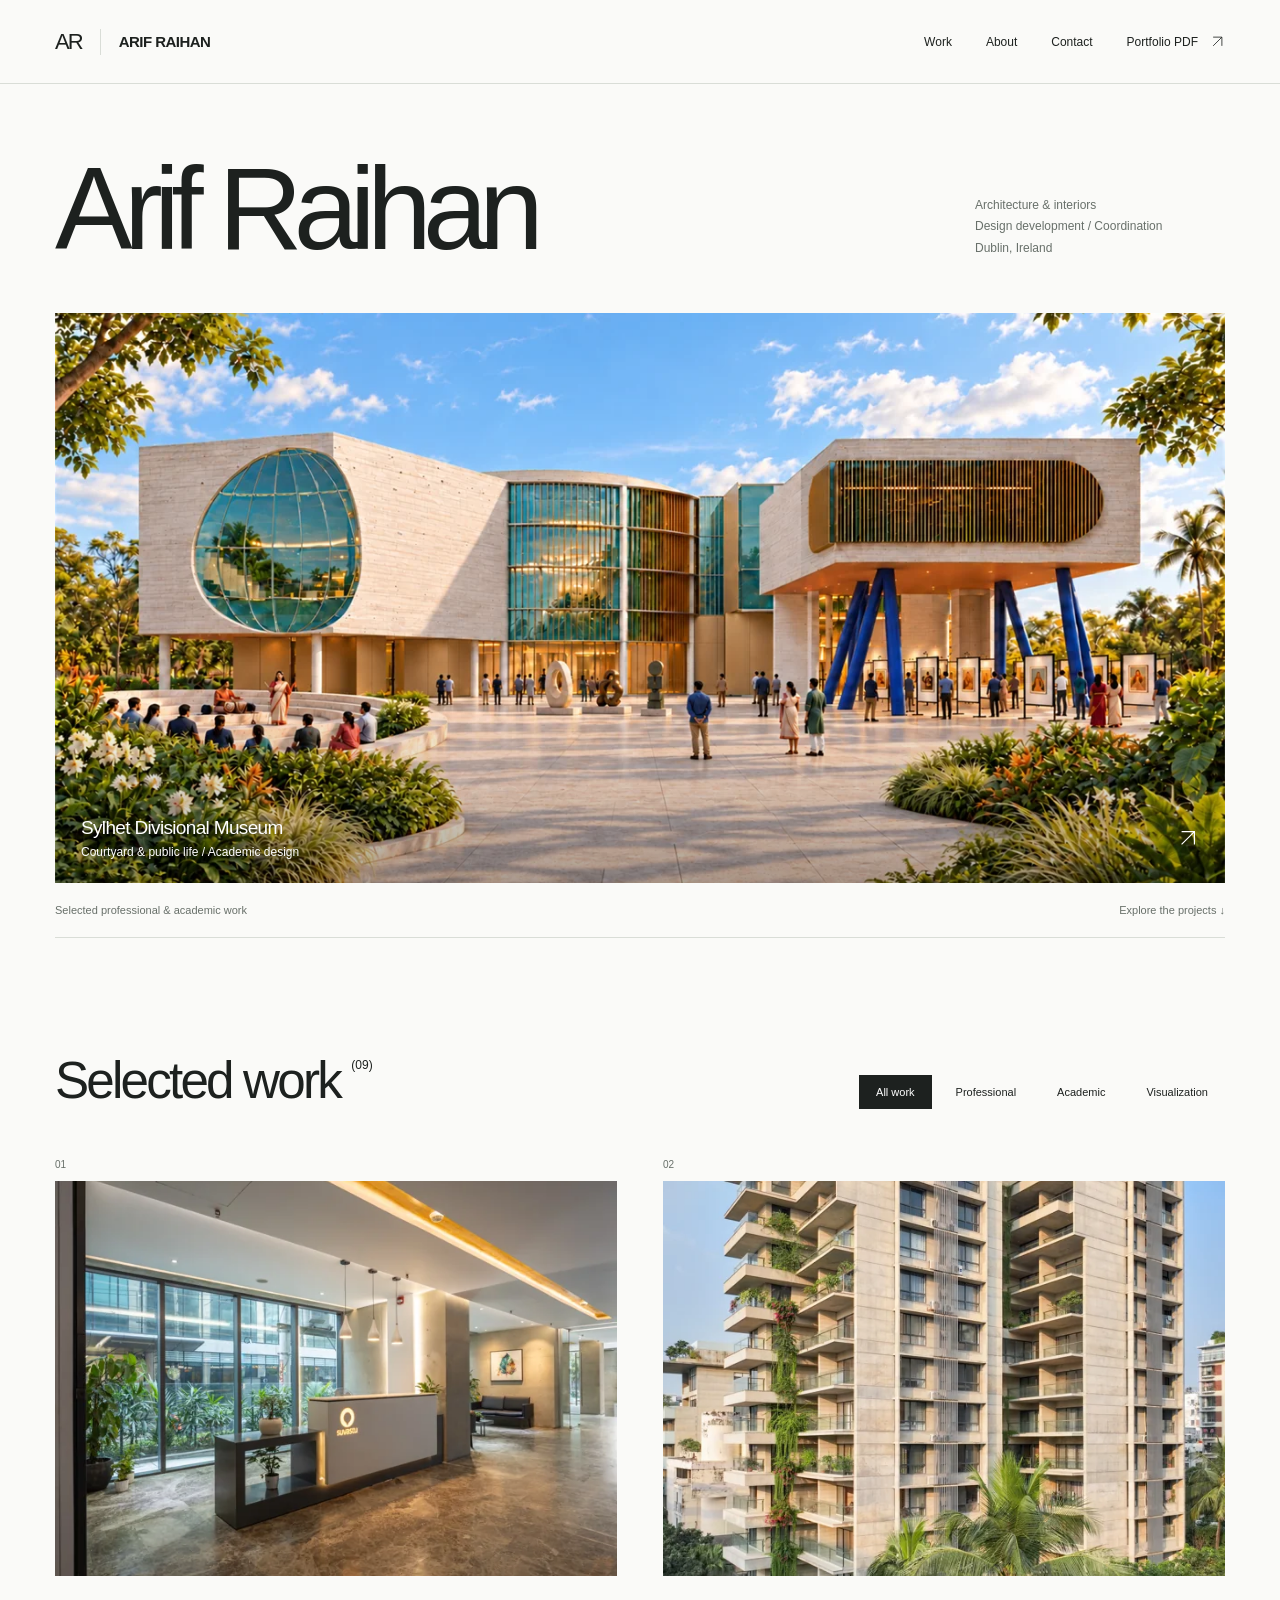
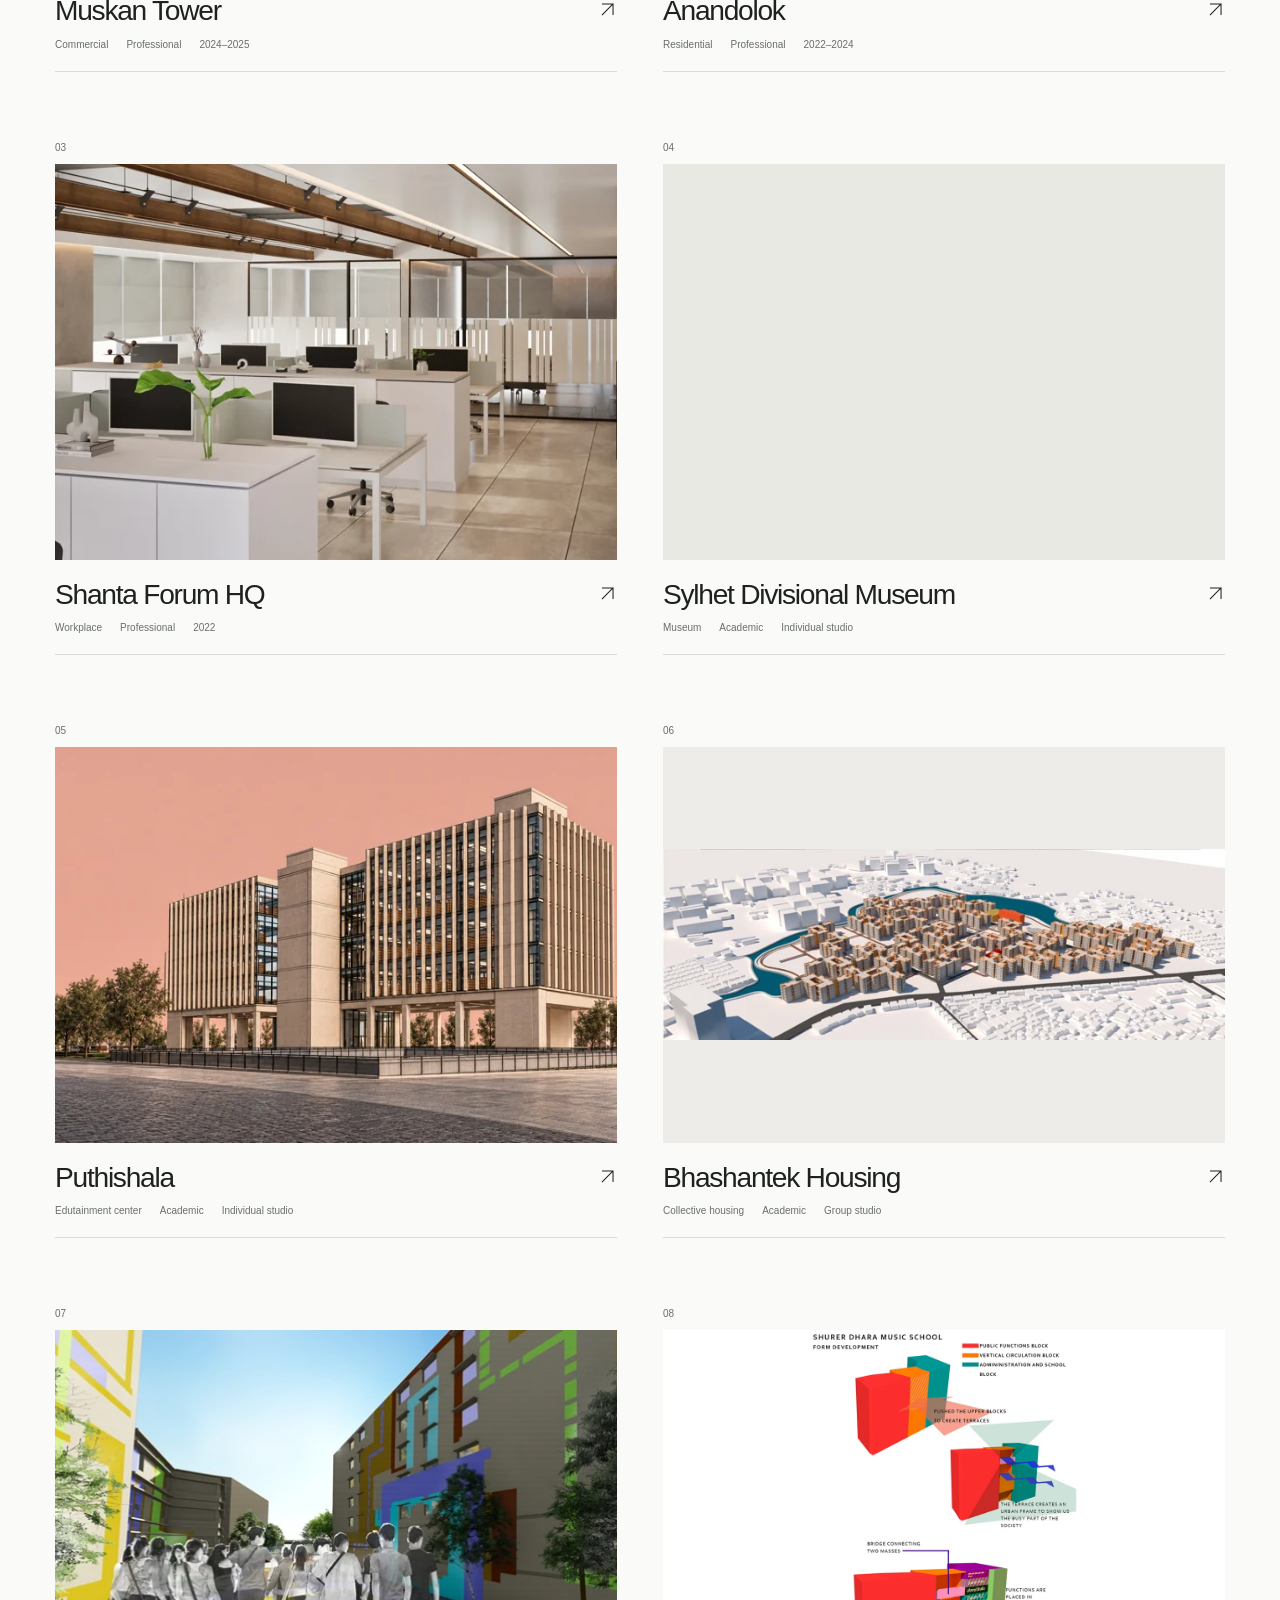
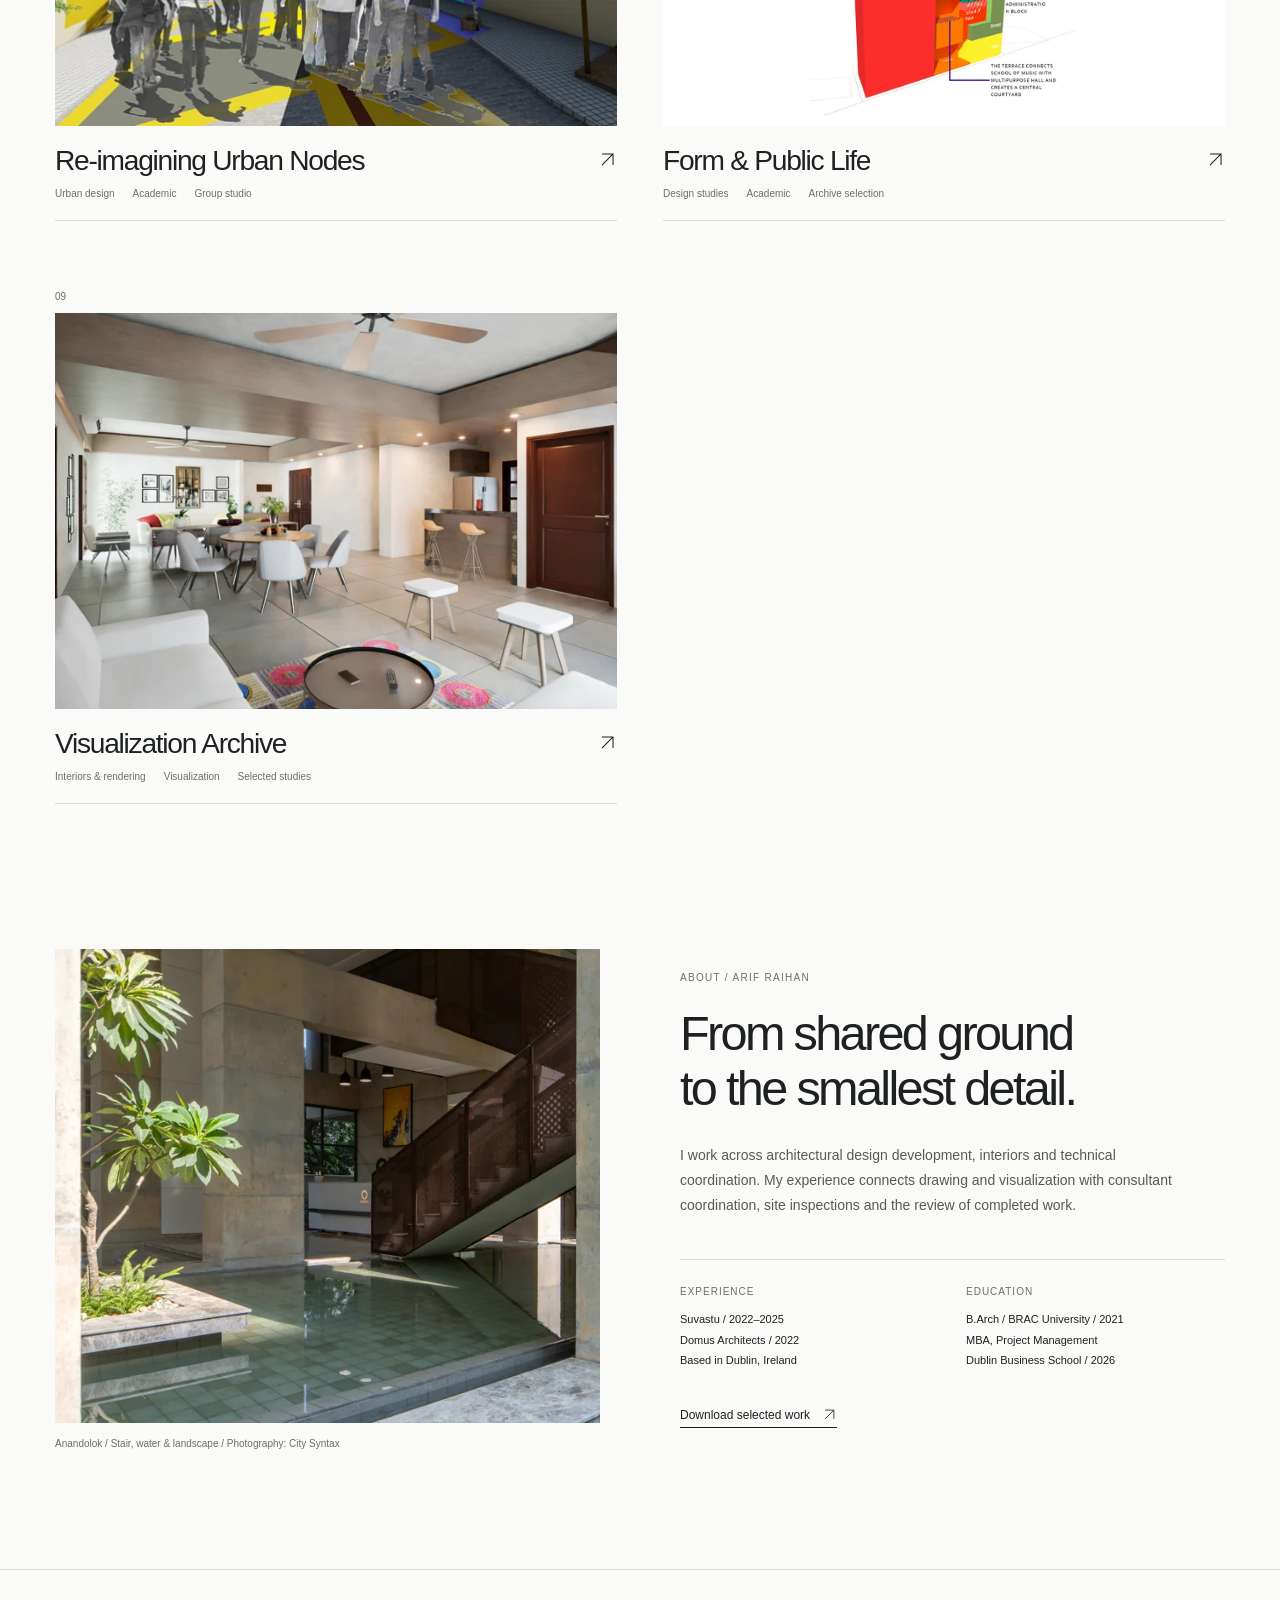
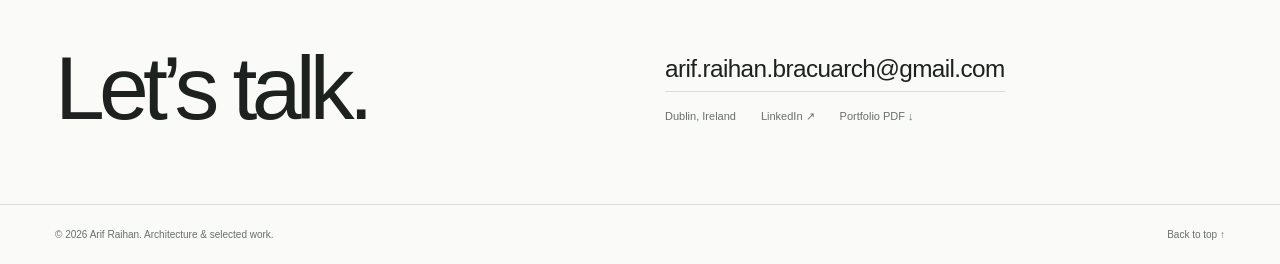
==== commit eab19e97: "Add earlier academic projects and selected visualization collection" ====
--- a/index.html
+++ b/index.html
@@ -1 +1 @@
-<!doctype html><html lang="en"><head><meta charset="utf-8"><meta name="viewport" content="width=device-width, initial-scale=1"><title>Arif Raihan — Architecture &amp; Selected Work</title><meta name="description" content="Architecture, interiors, technical coordination and visualization. Selected professional and academic projects by Arif Raihan, based in Dublin."><meta name="theme-color" content="#fafaf8"><meta property="og:type" content="website"><meta property="og:title" content="Arif Raihan — Architecture &amp; Selected Work"><meta property="og:description" content="Architecture, interiors, technical coordination and visualization. Selected professional and academic projects by Arif Raihan, based in Dublin."><meta name="twitter:card" content="summary_large_image"><link rel="icon" type="image/svg+xml" href="./favicon.svg"><link rel="stylesheet" href="./styles.css?v=20261024b"><script src="./site.js" defer></script></head><body><a class="skip" href="#main">Skip to content</a><header class="site-header"><div class="wrap header-inner"><a class="wordmark" href="./" aria-label="Arif Raihan home"><span class="monogram" aria-hidden="true">AR</span><span>ARIF RAIHAN</span></a><button class="mobile-toggle" aria-expanded="false" aria-controls="site-navigation" aria-label="Toggle navigation"><svg viewBox="0 0 24 24" fill="none" aria-hidden="true"><path d="M3 8h18M3 16h18" stroke="currentColor" stroke-width="1.2"/></svg></button><nav class="nav" id="site-navigation" aria-label="Main navigation"><a href="./#work">Work</a><a href="./#about">About</a><a href="./#contact">Contact</a><a class="pdf-link" href="./assets/arif-raihan-portfolio.pdf" download>Portfolio PDF <svg class="arrow" aria-hidden="true" viewBox="0 0 24 24" fill="none"><path d="M5 19 19 5M5 5h14v14" stroke="currentColor" stroke-width="1.3"/></svg></a></nav></div></header><main id="main"><div class="wrap" id="top"><section aria-labelledby="intro-title"><div class="intro-heading reveal"><h1 id="intro-title">Arif Raihan</h1><p class="identity">Architecture & interiors<br>Design development / Coordination<br>Dublin, Ireland</p></div><a class="hero-link" href="./projects/sylhet-divisional-museum/"><img src="./assets/museum-courtyard-1280.webp" srcset="./assets/museum-courtyard-640.webp 640w, ./assets/museum-courtyard-1280.webp 1280w, ./assets/museum-courtyard-2400.webp 2400w" sizes="(max-width: 650px) 100vw, 90vw" width="3840" height="2560" alt="Sylhet Divisional Museum: the courtyard, amphitheatre, sculpture garden and raised auditorium" loading="eager" decoding="async" fetchpriority=high><span class="hero-badge"><span><span class="hero-project">Sylhet Divisional Museum</span><span>Courtyard & public life / Academic design</span></span><svg class="arrow" aria-hidden="true" viewBox="0 0 24 24" fill="none"><path d="M5 19 19 5M5 5h14v14" stroke="currentColor" stroke-width="1.3"/></svg></span></a><div class="intro-bottom"><span>Selected professional & academic work</span><a href="#work">Explore the projects ↓</a></div></section><section class="work" id="work" aria-labelledby="work-title"><div class="section-heading"><h2 id="work-title">Selected work <sup style="font-size:12px;letter-spacing:0;vertical-align:top;line-height:2">(06)</sup></h2><div class="filter-set" role="group" aria-label="Filter projects"><button class="filter" data-filter="all" aria-pressed="true">All work</button><button class="filter" data-filter="professional" aria-pressed="false">Professional</button><button class="filter" data-filter="academic" aria-pressed="false">Academic</button></div></div><p id="filter-status" role="status" class="visually-hidden">6 selected projects shown</p><div class="project-grid"><article class="project-card" data-category="professional" data-slug="muskan-tower"><a href="./projects/muskan-tower/"><span class="card-number">01</span><figure><img src="./assets/muskan-reception-1280.webp" srcset="./assets/muskan-reception-640.webp 640w, ./assets/muskan-reception-1280.webp 1280w, ./assets/muskan-reception-2400.webp 2400w" sizes="(max-width: 650px) 90vw, 44vw" width="3200" height="3200" alt="Muskan Tower / Commercial" loading="lazy" decoding="async"></figure><div class="card-label"><div><h3>Muskan Tower</h3><div class="card-meta"><span>Commercial</span><span>Professional</span><span>2024–2025</span></div></div><svg class="arrow" aria-hidden="true" viewBox="0 0 24 24" fill="none"><path d="M5 19 19 5M5 5h14v14" stroke="currentColor" stroke-width="1.3"/></svg></div></a></article><article class="project-card" data-category="professional" data-slug="anandolok"><a href="./projects/anandolok/"><span class="card-number">02</span><figure><img src="./assets/anandolok-exterior-1280.webp" srcset="./assets/anandolok-exterior-640.webp 640w, ./assets/anandolok-exterior-1280.webp 1280w, ./assets/anandolok-exterior-2400.webp 2025w" sizes="(max-width: 650px) 90vw, 44vw" width="2025" height="3600" alt="Anandolok / Residential" loading="lazy" decoding="async"></figure><div class="card-label"><div><h3>Anandolok</h3><div class="card-meta"><span>Residential</span><span>Professional</span><span>2022–2024</span></div></div><svg class="arrow" aria-hidden="true" viewBox="0 0 24 24" fill="none"><path d="M5 19 19 5M5 5h14v14" stroke="currentColor" stroke-width="1.3"/></svg></div></a></article><article class="project-card" data-category="professional" data-slug="shanta-forum"><a href="./projects/shanta-forum/"><span class="card-number">03</span><figure><img src="./assets/shanta-workplace-1280.webp" srcset="./assets/shanta-workplace-640.webp 640w, ./assets/shanta-workplace-1280.webp 1280w, ./assets/shanta-workplace-2400.webp 1920w" sizes="(max-width: 650px) 90vw, 44vw" width="1920" height="1920" alt="Shanta Forum HQ / Workplace" loading="lazy" decoding="async"></figure><div class="card-label"><div><h3>Shanta Forum HQ</h3><div class="card-meta"><span>Workplace</span><span>Professional</span><span>2022</span></div></div><svg class="arrow" aria-hidden="true" viewBox="0 0 24 24" fill="none"><path d="M5 19 19 5M5 5h14v14" stroke="currentColor" stroke-width="1.3"/></svg></div></a></article><article class="project-card" data-category="academic" data-slug="sylhet-divisional-museum"><a href="./projects/sylhet-divisional-museum/"><span class="card-number">04</span><figure><img src="./assets/museum-courtyard-1280.webp" srcset="./assets/museum-courtyard-640.webp 640w, ./assets/museum-courtyard-1280.webp 1280w, ./assets/museum-courtyard-2400.webp 2400w" sizes="(max-width: 650px) 90vw, 44vw" width="3840" height="2560" alt="Sylhet Divisional Museum / Museum" loading="lazy" decoding="async"></figure><div class="card-label"><div><h3>Sylhet Divisional Museum</h3><div class="card-meta"><span>Museum</span><span>Academic</span><span>Individual studio</span></div></div><svg class="arrow" aria-hidden="true" viewBox="0 0 24 24" fill="none"><path d="M5 19 19 5M5 5h14v14" stroke="currentColor" stroke-width="1.3"/></svg></div></a></article><article class="project-card" data-category="academic" data-slug="puthishala"><a href="./projects/puthishala/"><span class="card-number">05</span><figure><img src="./assets/puthishala-exterior-1280.webp" srcset="./assets/puthishala-exterior-640.webp 640w, ./assets/puthishala-exterior-1280.webp 1280w, ./assets/puthishala-exterior-2400.webp 1536w" sizes="(max-width: 650px) 90vw, 44vw" width="1536" height="1024" alt="Puthishala / Edutainment center" loading="lazy" decoding="async"></figure><div class="card-label"><div><h3>Puthishala</h3><div class="card-meta"><span>Edutainment center</span><span>Academic</span><span>Individual studio</span></div></div><svg class="arrow" aria-hidden="true" viewBox="0 0 24 24" fill="none"><path d="M5 19 19 5M5 5h14v14" stroke="currentColor" stroke-width="1.3"/></svg></div></a></article><article class="project-card" data-category="academic" data-slug="bhashantek-housing"><a href="./projects/bhashantek-housing/"><span class="card-number">06</span><figure><img src="./assets/housing-aerial-1280.webp" srcset="./assets/housing-aerial-640.webp 640w, ./assets/housing-aerial-1280.webp 1280w, ./assets/housing-aerial-2400.webp 2400w" sizes="(max-width: 650px) 90vw, 44vw" width="3508" height="1194" alt="Bhashantek Housing / Collective housing" loading="lazy" decoding="async"></figure><div class="card-label"><div><h3>Bhashantek Housing</h3><div class="card-meta"><span>Collective housing</span><span>Academic</span><span>Group studio</span></div></div><svg class="arrow" aria-hidden="true" viewBox="0 0 24 24" fill="none"><path d="M5 19 19 5M5 5h14v14" stroke="currentColor" stroke-width="1.3"/></svg></div></a></article></div></section><section class="about" id="about" aria-labelledby="about-title"><figure class="about-visual"><img src="./assets/anandolok-landscape-1280.webp" srcset="./assets/anandolok-landscape-640.webp 640w, ./assets/anandolok-landscape-1280.webp 1280w, ./assets/anandolok-landscape-2400.webp 2133w" sizes="(max-width: 650px) 90vw, 43vw" width="2133" height="3200" alt="Anandolok: a stair rises beside water and planting" loading="lazy" decoding="async"><figcaption>Anandolok / Stair, water & landscape / Photography: City Syntax</figcaption></figure><div class="about-copy"><span class="kicker">About / Arif Raihan</span><h2 id="about-title">From shared ground<br>to the smallest detail.</h2><p>I work across architectural design development, interiors and technical coordination. My experience connects drawing and visualization with consultant coordination, site inspections and the review of completed work.</p><div class="facts"><div><h3>Experience</h3><p>Suvastu / 2022–2025<br>Domus Architects / 2022<br>Based in Dublin, Ireland</p></div><div><h3>Education</h3><p>B.Arch / BRAC University / 2021<br>MBA, Project Management<br>Dublin Business School / 2026</p></div></div><a class="text-link" href="./assets/arif-raihan-portfolio.pdf" download>Download selected work <svg class="arrow" aria-hidden="true" viewBox="0 0 24 24" fill="none"><path d="M5 19 19 5M5 5h14v14" stroke="currentColor" stroke-width="1.3"/></svg></a></div></section></div></main><section class="wrap contact" id="contact" aria-labelledby="contact-title"><h2 id="contact-title">Let’s talk.</h2><div class="contact-links"><a class="contact-email" href="mailto:arif.raihan.bracuarch@gmail.com">arif.raihan.bracuarch@gmail.com</a><div class="contact-sub"><span>Dublin, Ireland</span><a href="https://www.linkedin.com/in/meister-arif-raihan/" target="_blank" rel="noopener noreferrer">LinkedIn ↗</a><a href="./assets/arif-raihan-portfolio.pdf" download>Portfolio PDF ↓</a></div></div></section><footer class="wrap site-footer"><span>© 2026 Arif Raihan. Architecture & selected work.</span><a href="#top">Back to top ↑</a></footer><script type="application/ld+json">{"@context": "https://schema.org", "@type": "Person", "name": "Arif Raihan", "email": "arif.raihan.bracuarch@gmail.com", "sameAs": ["https://www.linkedin.com/in/meister-arif-raihan/"], "jobTitle": "Architectural Design & Technical Coordination", "homeLocation": {"@type": "Place", "name": "Dublin, Ireland"}, "alumniOf": [{"@type": "CollegeOrUniversity", "name": "BRAC University"}, {"@type": "CollegeOrUniversity", "name": "Dublin Business School"}]}</script></body></html>+<!doctype html><html lang="en"><head><meta charset="utf-8"><meta name="viewport" content="width=device-width, initial-scale=1"><title>Arif Raihan — Architecture &amp; Selected Work</title><meta name="description" content="Architecture, interiors, technical coordination and visualization. Selected professional and academic projects by Arif Raihan, based in Dublin."><meta name="theme-color" content="#fafaf8"><meta property="og:type" content="website"><meta property="og:title" content="Arif Raihan — Architecture &amp; Selected Work"><meta property="og:description" content="Architecture, interiors, technical coordination and visualization. Selected professional and academic projects by Arif Raihan, based in Dublin."><meta name="twitter:card" content="summary_large_image"><link rel="icon" type="image/svg+xml" href="./favicon.svg"><link rel="stylesheet" href="./styles.css?v=20261025"><script src="./site.js" defer></script></head><body><a class="skip" href="#main">Skip to content</a><header class="site-header"><div class="wrap header-inner"><a class="wordmark" href="./" aria-label="Arif Raihan home"><span class="monogram" aria-hidden="true">AR</span><span>ARIF RAIHAN</span></a><button class="mobile-toggle" aria-expanded="false" aria-controls="site-navigation" aria-label="Toggle navigation"><svg viewBox="0 0 24 24" fill="none" aria-hidden="true"><path d="M3 8h18M3 16h18" stroke="currentColor" stroke-width="1.2"/></svg></button><nav class="nav" id="site-navigation" aria-label="Main navigation"><a href="./#work">Work</a><a href="./#about">About</a><a href="./#contact">Contact</a><a class="pdf-link" href="./assets/arif-raihan-portfolio.pdf" download>Portfolio PDF <svg class="arrow" aria-hidden="true" viewBox="0 0 24 24" fill="none"><path d="M5 19 19 5M5 5h14v14" stroke="currentColor" stroke-width="1.3"/></svg></a></nav></div></header><main id="main"><div class="wrap" id="top"><section aria-labelledby="intro-title"><div class="intro-heading reveal"><h1 id="intro-title">Arif Raihan</h1><p class="identity">Architecture & interiors<br>Design development / Coordination<br>Dublin, Ireland</p></div><a class="hero-link" href="./projects/sylhet-divisional-museum/"><img src="./assets/museum-courtyard-1280.webp" srcset="./assets/museum-courtyard-640.webp 640w, ./assets/museum-courtyard-1280.webp 1280w, ./assets/museum-courtyard-2400.webp 2400w" sizes="(max-width: 650px) 100vw, 90vw" width="3840" height="2560" alt="Sylhet Divisional Museum: the courtyard, amphitheatre, sculpture garden and raised auditorium" loading="eager" decoding="async" fetchpriority=high><span class="hero-badge"><span><span class="hero-project">Sylhet Divisional Museum</span><span>Courtyard & public life / Academic design</span></span><svg class="arrow" aria-hidden="true" viewBox="0 0 24 24" fill="none"><path d="M5 19 19 5M5 5h14v14" stroke="currentColor" stroke-width="1.3"/></svg></span></a><div class="intro-bottom"><span>Selected professional & academic work</span><a href="#work">Explore the projects ↓</a></div></section><section class="work" id="work" aria-labelledby="work-title"><div class="section-heading"><h2 id="work-title">Selected work <sup style="font-size:12px;letter-spacing:0;vertical-align:top;line-height:2">(09)</sup></h2><div class="filter-set" role="group" aria-label="Filter projects"><button class="filter" data-filter="all" aria-pressed="true">All work</button><button class="filter" data-filter="professional" aria-pressed="false">Professional</button><button class="filter" data-filter="academic" aria-pressed="false">Academic</button><button class="filter" data-filter="visualization" aria-pressed="false">Visualization</button></div></div><p id="filter-status" role="status" class="visually-hidden">9 selected projects shown</p><div class="project-grid"><article class="project-card" data-category="professional" data-slug="muskan-tower"><a href="./projects/muskan-tower/"><span class="card-number">01</span><figure><img src="./assets/muskan-reception-1280.webp" srcset="./assets/muskan-reception-640.webp 640w, ./assets/muskan-reception-1280.webp 1280w, ./assets/muskan-reception-2400.webp 2400w" sizes="(max-width: 650px) 90vw, 44vw" width="3200" height="3200" alt="Muskan Tower / Commercial" loading="lazy" decoding="async"></figure><div class="card-label"><div><h3>Muskan Tower</h3><div class="card-meta"><span>Commercial</span><span>Professional</span><span>2024–2025</span></div></div><svg class="arrow" aria-hidden="true" viewBox="0 0 24 24" fill="none"><path d="M5 19 19 5M5 5h14v14" stroke="currentColor" stroke-width="1.3"/></svg></div></a></article><article class="project-card" data-category="professional" data-slug="anandolok"><a href="./projects/anandolok/"><span class="card-number">02</span><figure><img src="./assets/anandolok-exterior-1280.webp" srcset="./assets/anandolok-exterior-640.webp 640w, ./assets/anandolok-exterior-1280.webp 1280w, ./assets/anandolok-exterior-2400.webp 2025w" sizes="(max-width: 650px) 90vw, 44vw" width="2025" height="3600" alt="Anandolok / Residential" loading="lazy" decoding="async"></figure><div class="card-label"><div><h3>Anandolok</h3><div class="card-meta"><span>Residential</span><span>Professional</span><span>2022–2024</span></div></div><svg class="arrow" aria-hidden="true" viewBox="0 0 24 24" fill="none"><path d="M5 19 19 5M5 5h14v14" stroke="currentColor" stroke-width="1.3"/></svg></div></a></article><article class="project-card" data-category="professional" data-slug="shanta-forum"><a href="./projects/shanta-forum/"><span class="card-number">03</span><figure><img src="./assets/shanta-workplace-1280.webp" srcset="./assets/shanta-workplace-640.webp 640w, ./assets/shanta-workplace-1280.webp 1280w, ./assets/shanta-workplace-2400.webp 1920w" sizes="(max-width: 650px) 90vw, 44vw" width="1920" height="1920" alt="Shanta Forum HQ / Workplace" loading="lazy" decoding="async"></figure><div class="card-label"><div><h3>Shanta Forum HQ</h3><div class="card-meta"><span>Workplace</span><span>Professional</span><span>2022</span></div></div><svg class="arrow" aria-hidden="true" viewBox="0 0 24 24" fill="none"><path d="M5 19 19 5M5 5h14v14" stroke="currentColor" stroke-width="1.3"/></svg></div></a></article><article class="project-card" data-category="academic" data-slug="sylhet-divisional-museum"><a href="./projects/sylhet-divisional-museum/"><span class="card-number">04</span><figure><img src="./assets/museum-courtyard-1280.webp" srcset="./assets/museum-courtyard-640.webp 640w, ./assets/museum-courtyard-1280.webp 1280w, ./assets/museum-courtyard-2400.webp 2400w" sizes="(max-width: 650px) 90vw, 44vw" width="3840" height="2560" alt="Sylhet Divisional Museum / Museum" loading="lazy" decoding="async"></figure><div class="card-label"><div><h3>Sylhet Divisional Museum</h3><div class="card-meta"><span>Museum</span><span>Academic</span><span>Individual studio</span></div></div><svg class="arrow" aria-hidden="true" viewBox="0 0 24 24" fill="none"><path d="M5 19 19 5M5 5h14v14" stroke="currentColor" stroke-width="1.3"/></svg></div></a></article><article class="project-card" data-category="academic" data-slug="puthishala"><a href="./projects/puthishala/"><span class="card-number">05</span><figure><img src="./assets/puthishala-exterior-1280.webp" srcset="./assets/puthishala-exterior-640.webp 640w, ./assets/puthishala-exterior-1280.webp 1280w, ./assets/puthishala-exterior-2400.webp 1536w" sizes="(max-width: 650px) 90vw, 44vw" width="1536" height="1024" alt="Puthishala / Edutainment center" loading="lazy" decoding="async"></figure><div class="card-label"><div><h3>Puthishala</h3><div class="card-meta"><span>Edutainment center</span><span>Academic</span><span>Individual studio</span></div></div><svg class="arrow" aria-hidden="true" viewBox="0 0 24 24" fill="none"><path d="M5 19 19 5M5 5h14v14" stroke="currentColor" stroke-width="1.3"/></svg></div></a></article><article class="project-card" data-category="academic" data-slug="bhashantek-housing"><a href="./projects/bhashantek-housing/"><span class="card-number">06</span><figure><img src="./assets/housing-aerial-1280.webp" srcset="./assets/housing-aerial-640.webp 640w, ./assets/housing-aerial-1280.webp 1280w, ./assets/housing-aerial-2400.webp 2400w" sizes="(max-width: 650px) 90vw, 44vw" width="3508" height="1194" alt="Bhashantek Housing / Collective housing" loading="lazy" decoding="async"></figure><div class="card-label"><div><h3>Bhashantek Housing</h3><div class="card-meta"><span>Collective housing</span><span>Academic</span><span>Group studio</span></div></div><svg class="arrow" aria-hidden="true" viewBox="0 0 24 24" fill="none"><path d="M5 19 19 5M5 5h14v14" stroke="currentColor" stroke-width="1.3"/></svg></div></a></article><article class="project-card" data-category="academic" data-slug="gol-talab-urban-nodes"><a href="./projects/gol-talab-urban-nodes/"><span class="card-number">07</span><figure><img src="./assets/urban-waterfront-1280.webp" srcset="./assets/urban-waterfront-640.webp 640w, ./assets/urban-waterfront-1280.webp 1280w, ./assets/urban-waterfront-2400.webp 1570w" sizes="(max-width: 650px) 90vw, 44vw" width="1570" height="967" alt="Re-imagining Urban Nodes / Urban design" loading="lazy" decoding="async"></figure><div class="card-label"><div><h3>Re-imagining Urban Nodes</h3><div class="card-meta"><span>Urban design</span><span>Academic</span><span>Group studio</span></div></div><svg class="arrow" aria-hidden="true" viewBox="0 0 24 24" fill="none"><path d="M5 19 19 5M5 5h14v14" stroke="currentColor" stroke-width="1.3"/></svg></div></a></article><article class="project-card" data-category="academic" data-slug="early-form-studies"><a href="./projects/early-form-studies/"><span class="card-number">08</span><figure><img src="./assets/music-form-1280.webp" srcset="./assets/music-form-640.webp 640w, ./assets/music-form-1280.webp 734w" sizes="(max-width: 650px) 90vw, 44vw" width="734" height="1087" alt="Form &amp; Public Life / Design studies" loading="lazy" decoding="async"></figure><div class="card-label"><div><h3>Form &amp; Public Life</h3><div class="card-meta"><span>Design studies</span><span>Academic</span><span>Archive selection</span></div></div><svg class="arrow" aria-hidden="true" viewBox="0 0 24 24" fill="none"><path d="M5 19 19 5M5 5h14v14" stroke="currentColor" stroke-width="1.3"/></svg></div></a></article><article class="project-card" data-category="visualization" data-slug="visualization-archive"><a href="./projects/visualization-archive/"><span class="card-number">09</span><figure><img src="./assets/render-starville-living-1280.webp" srcset="./assets/render-starville-living-640.webp 640w, ./assets/render-starville-living-1280.webp 1280w, ./assets/render-starville-living-2400.webp 1920w" sizes="(max-width: 650px) 90vw, 44vw" width="1920" height="1920" alt="Visualization Archive / Interiors &amp; rendering" loading="lazy" decoding="async"></figure><div class="card-label"><div><h3>Visualization Archive</h3><div class="card-meta"><span>Interiors &amp; rendering</span><span>Visualization</span><span>Selected studies</span></div></div><svg class="arrow" aria-hidden="true" viewBox="0 0 24 24" fill="none"><path d="M5 19 19 5M5 5h14v14" stroke="currentColor" stroke-width="1.3"/></svg></div></a></article></div></section><section class="about" id="about" aria-labelledby="about-title"><figure class="about-visual"><img src="./assets/anandolok-landscape-1280.webp" srcset="./assets/anandolok-landscape-640.webp 640w, ./assets/anandolok-landscape-1280.webp 1280w, ./assets/anandolok-landscape-2400.webp 2133w" sizes="(max-width: 650px) 90vw, 43vw" width="2133" height="3200" alt="Anandolok: a stair rises beside water and planting" loading="lazy" decoding="async"><figcaption>Anandolok / Stair, water & landscape / Photography: City Syntax</figcaption></figure><div class="about-copy"><span class="kicker">About / Arif Raihan</span><h2 id="about-title">From shared ground<br>to the smallest detail.</h2><p>I work across architectural design development, interiors and technical coordination. My experience connects drawing and visualization with consultant coordination, site inspections and the review of completed work.</p><div class="facts"><div><h3>Experience</h3><p>Suvastu / 2022–2025<br>Domus Architects / 2022<br>Based in Dublin, Ireland</p></div><div><h3>Education</h3><p>B.Arch / BRAC University / 2021<br>MBA, Project Management<br>Dublin Business School / 2026</p></div></div><a class="text-link" href="./assets/arif-raihan-portfolio.pdf" download>Download selected work <svg class="arrow" aria-hidden="true" viewBox="0 0 24 24" fill="none"><path d="M5 19 19 5M5 5h14v14" stroke="currentColor" stroke-width="1.3"/></svg></a></div></section></div></main><section class="wrap contact" id="contact" aria-labelledby="contact-title"><h2 id="contact-title">Let’s talk.</h2><div class="contact-links"><a class="contact-email" href="mailto:arif.raihan.bracuarch@gmail.com">arif.raihan.bracuarch@gmail.com</a><div class="contact-sub"><span>Dublin, Ireland</span><a href="https://www.linkedin.com/in/meister-arif-raihan/" target="_blank" rel="noopener noreferrer">LinkedIn ↗</a><a href="./assets/arif-raihan-portfolio.pdf" download>Portfolio PDF ↓</a></div></div></section><footer class="wrap site-footer"><span>© 2026 Arif Raihan. Architecture & selected work.</span><a href="#top">Back to top ↑</a></footer><script type="application/ld+json">{"@context": "https://schema.org", "@type": "Person", "name": "Arif Raihan", "email": "arif.raihan.bracuarch@gmail.com", "sameAs": ["https://www.linkedin.com/in/meister-arif-raihan/"], "jobTitle": "Architectural Design & Technical Coordination", "homeLocation": {"@type": "Place", "name": "Dublin, Ireland"}, "alumniOf": [{"@type": "CollegeOrUniversity", "name": "BRAC University"}, {"@type": "CollegeOrUniversity", "name": "Dublin Business School"}]}</script></body></html>
--- a/styles.css
+++ b/styles.css
@@ -9,3 +9,6 @@
 
 
 @media(max-width:650px){.identity br:nth-child(2){display:initial}.hero-link img{aspect-ratio:1.5;object-fit:cover}.hero-badge .hero-project{font-size:14px}}
+
+.filter-set{flex-wrap:wrap}.project-card[data-category=academic] img[src*=form]{object-fit:contain;background:#fff}
+
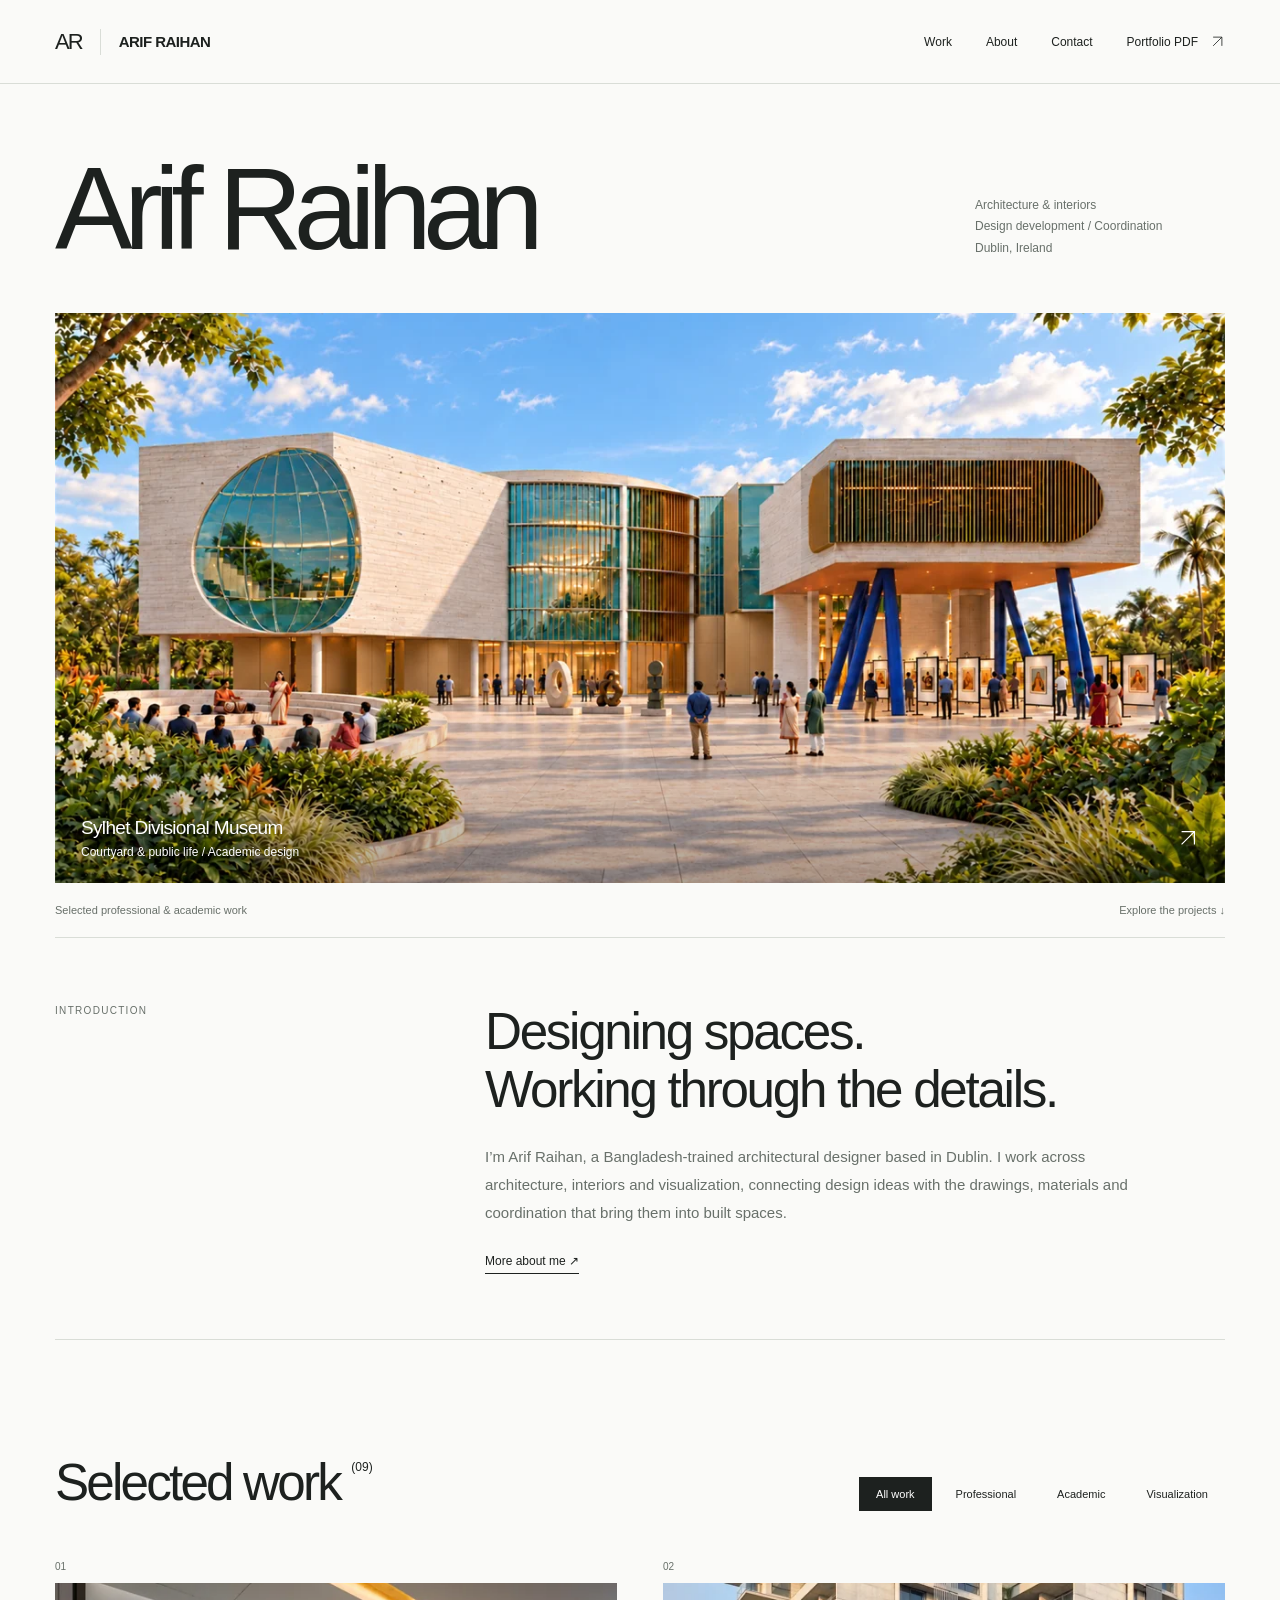
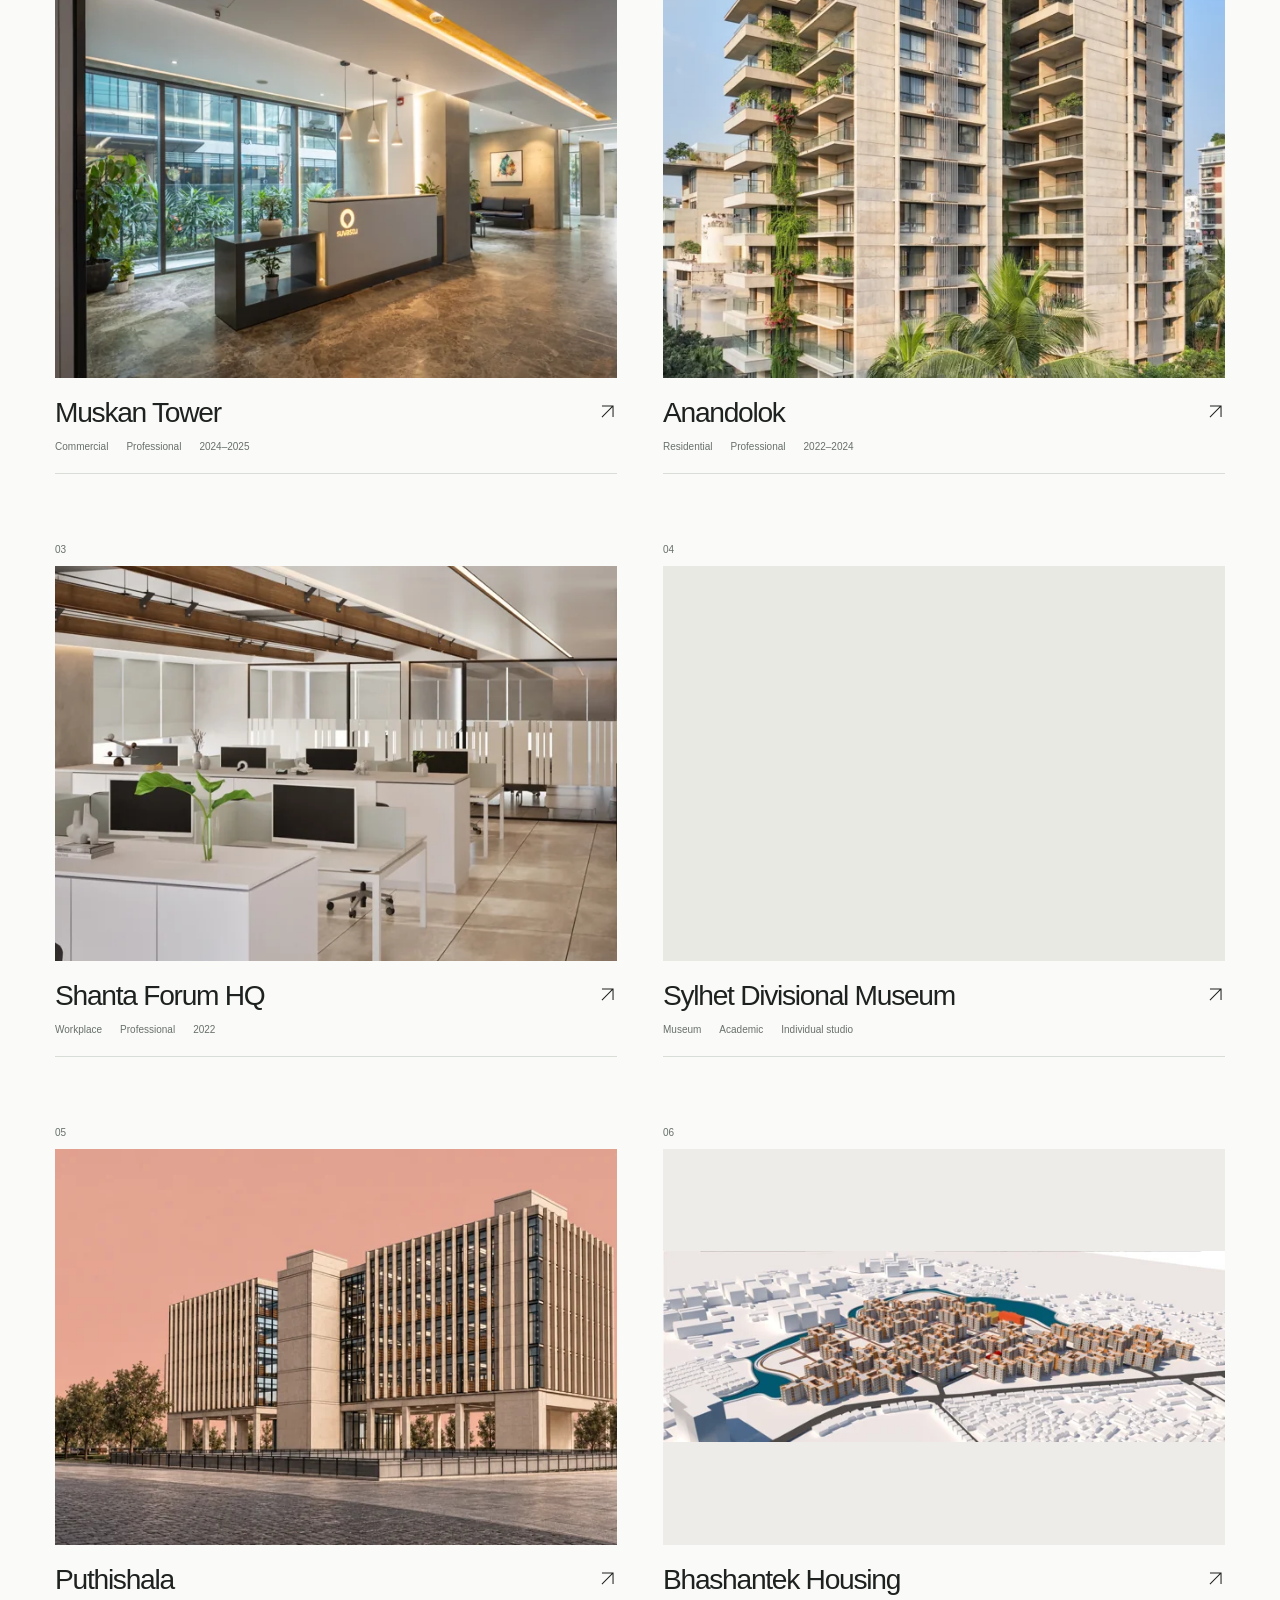
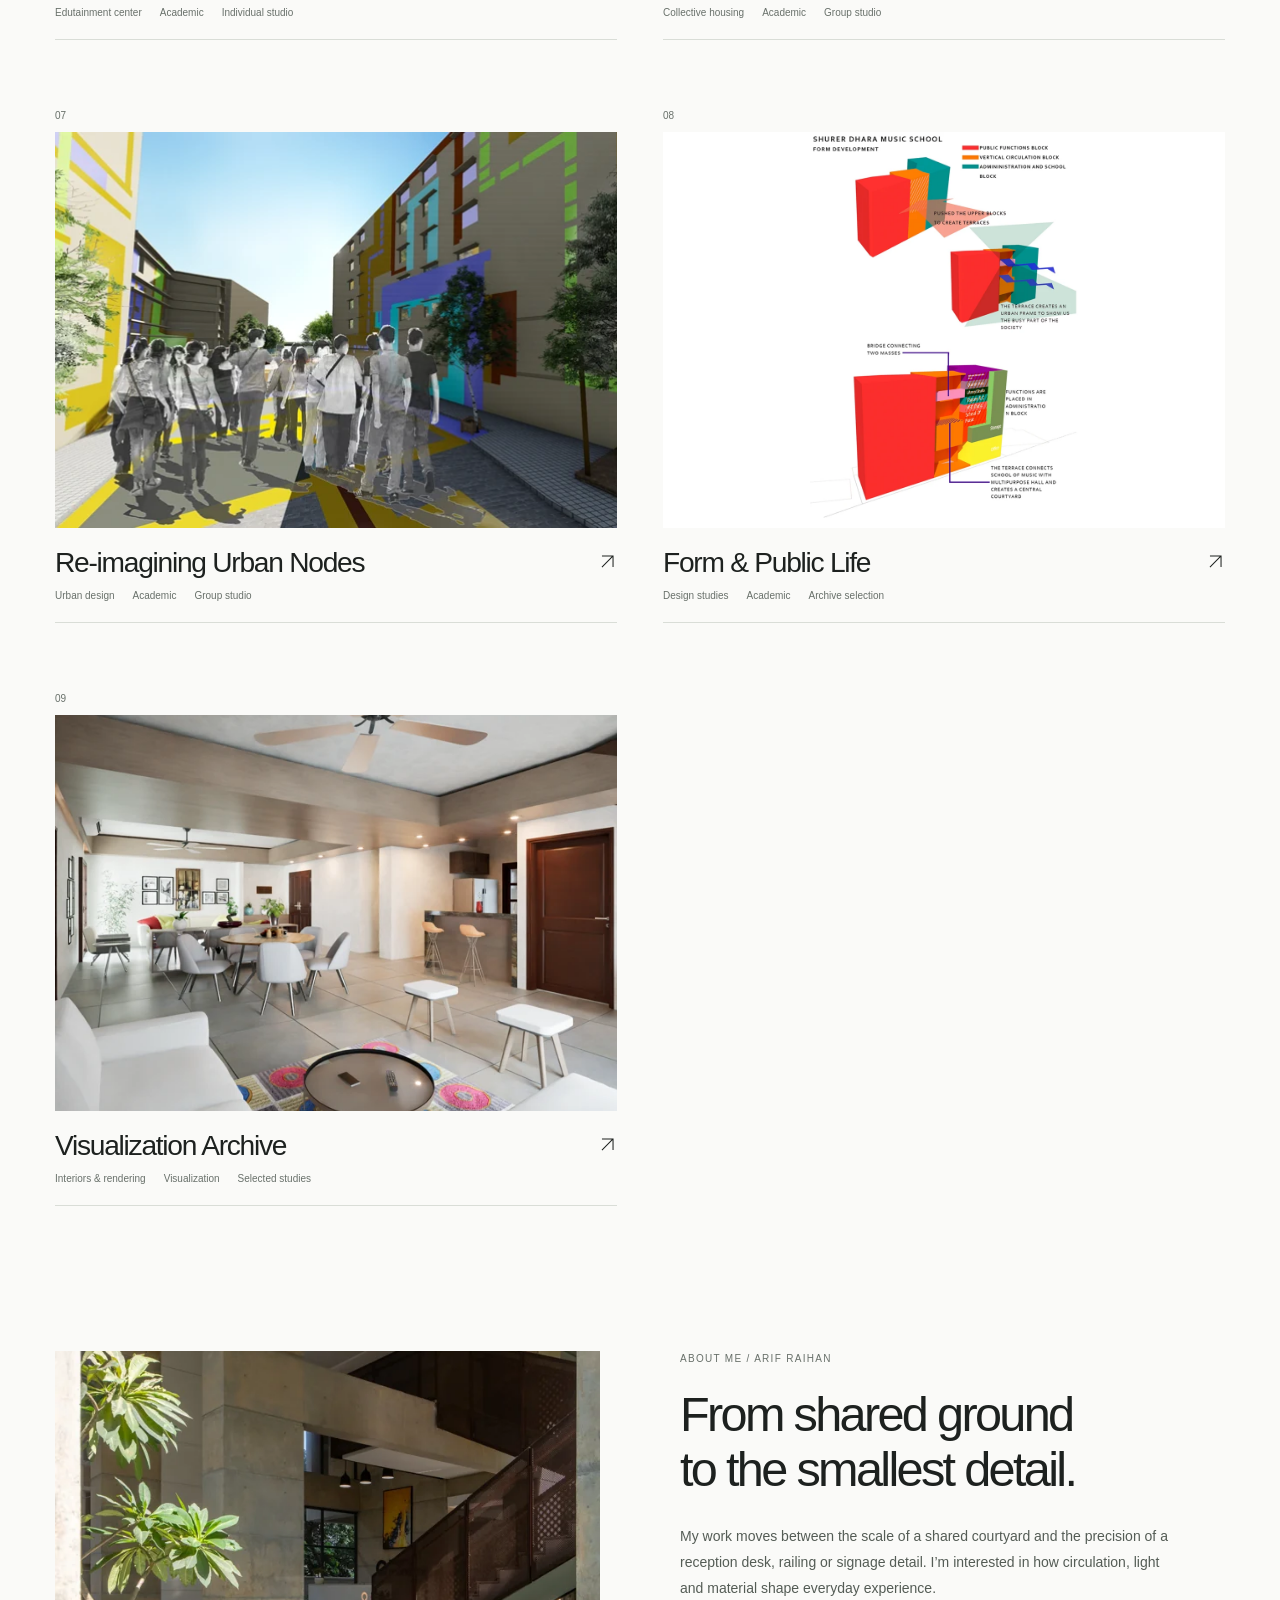
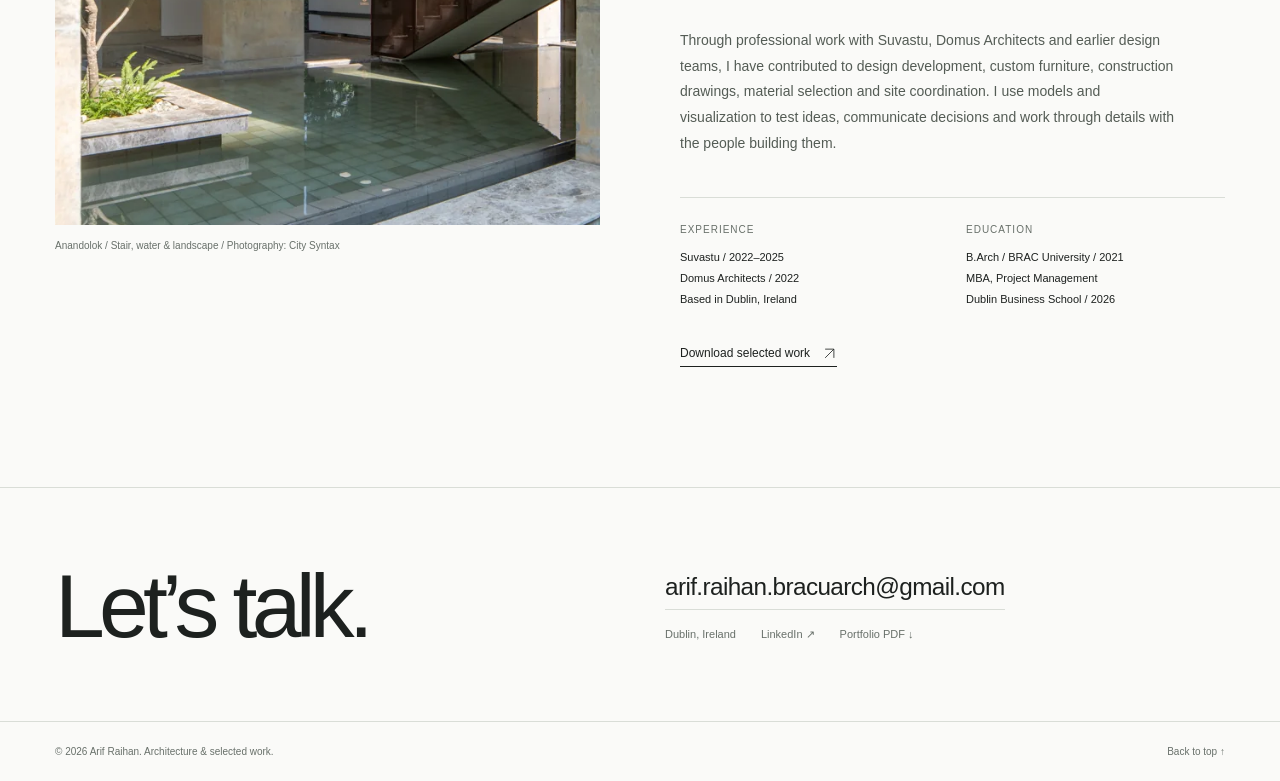
==== commit e5612896: "Add personal introduction and expand About section" ====
--- a/index.html
+++ b/index.html
@@ -1 +1 @@
-<!doctype html><html lang="en"><head><meta charset="utf-8"><meta name="viewport" content="width=device-width, initial-scale=1"><title>Arif Raihan — Architecture &amp; Selected Work</title><meta name="description" content="Architecture, interiors, technical coordination and visualization. Selected professional and academic projects by Arif Raihan, based in Dublin."><meta name="theme-color" content="#fafaf8"><meta property="og:type" content="website"><meta property="og:title" content="Arif Raihan — Architecture &amp; Selected Work"><meta property="og:description" content="Architecture, interiors, technical coordination and visualization. Selected professional and academic projects by Arif Raihan, based in Dublin."><meta name="twitter:card" content="summary_large_image"><link rel="icon" type="image/svg+xml" href="./favicon.svg"><link rel="stylesheet" href="./styles.css?v=20261025"><script src="./site.js" defer></script></head><body><a class="skip" href="#main">Skip to content</a><header class="site-header"><div class="wrap header-inner"><a class="wordmark" href="./" aria-label="Arif Raihan home"><span class="monogram" aria-hidden="true">AR</span><span>ARIF RAIHAN</span></a><button class="mobile-toggle" aria-expanded="false" aria-controls="site-navigation" aria-label="Toggle navigation"><svg viewBox="0 0 24 24" fill="none" aria-hidden="true"><path d="M3 8h18M3 16h18" stroke="currentColor" stroke-width="1.2"/></svg></button><nav class="nav" id="site-navigation" aria-label="Main navigation"><a href="./#work">Work</a><a href="./#about">About</a><a href="./#contact">Contact</a><a class="pdf-link" href="./assets/arif-raihan-portfolio.pdf" download>Portfolio PDF <svg class="arrow" aria-hidden="true" viewBox="0 0 24 24" fill="none"><path d="M5 19 19 5M5 5h14v14" stroke="currentColor" stroke-width="1.3"/></svg></a></nav></div></header><main id="main"><div class="wrap" id="top"><section aria-labelledby="intro-title"><div class="intro-heading reveal"><h1 id="intro-title">Arif Raihan</h1><p class="identity">Architecture & interiors<br>Design development / Coordination<br>Dublin, Ireland</p></div><a class="hero-link" href="./projects/sylhet-divisional-museum/"><img src="./assets/museum-courtyard-1280.webp" srcset="./assets/museum-courtyard-640.webp 640w, ./assets/museum-courtyard-1280.webp 1280w, ./assets/museum-courtyard-2400.webp 2400w" sizes="(max-width: 650px) 100vw, 90vw" width="3840" height="2560" alt="Sylhet Divisional Museum: the courtyard, amphitheatre, sculpture garden and raised auditorium" loading="eager" decoding="async" fetchpriority=high><span class="hero-badge"><span><span class="hero-project">Sylhet Divisional Museum</span><span>Courtyard & public life / Academic design</span></span><svg class="arrow" aria-hidden="true" viewBox="0 0 24 24" fill="none"><path d="M5 19 19 5M5 5h14v14" stroke="currentColor" stroke-width="1.3"/></svg></span></a><div class="intro-bottom"><span>Selected professional & academic work</span><a href="#work">Explore the projects ↓</a></div></section><section class="work" id="work" aria-labelledby="work-title"><div class="section-heading"><h2 id="work-title">Selected work <sup style="font-size:12px;letter-spacing:0;vertical-align:top;line-height:2">(09)</sup></h2><div class="filter-set" role="group" aria-label="Filter projects"><button class="filter" data-filter="all" aria-pressed="true">All work</button><button class="filter" data-filter="professional" aria-pressed="false">Professional</button><button class="filter" data-filter="academic" aria-pressed="false">Academic</button><button class="filter" data-filter="visualization" aria-pressed="false">Visualization</button></div></div><p id="filter-status" role="status" class="visually-hidden">9 selected projects shown</p><div class="project-grid"><article class="project-card" data-category="professional" data-slug="muskan-tower"><a href="./projects/muskan-tower/"><span class="card-number">01</span><figure><img src="./assets/muskan-reception-1280.webp" srcset="./assets/muskan-reception-640.webp 640w, ./assets/muskan-reception-1280.webp 1280w, ./assets/muskan-reception-2400.webp 2400w" sizes="(max-width: 650px) 90vw, 44vw" width="3200" height="3200" alt="Muskan Tower / Commercial" loading="lazy" decoding="async"></figure><div class="card-label"><div><h3>Muskan Tower</h3><div class="card-meta"><span>Commercial</span><span>Professional</span><span>2024–2025</span></div></div><svg class="arrow" aria-hidden="true" viewBox="0 0 24 24" fill="none"><path d="M5 19 19 5M5 5h14v14" stroke="currentColor" stroke-width="1.3"/></svg></div></a></article><article class="project-card" data-category="professional" data-slug="anandolok"><a href="./projects/anandolok/"><span class="card-number">02</span><figure><img src="./assets/anandolok-exterior-1280.webp" srcset="./assets/anandolok-exterior-640.webp 640w, ./assets/anandolok-exterior-1280.webp 1280w, ./assets/anandolok-exterior-2400.webp 2025w" sizes="(max-width: 650px) 90vw, 44vw" width="2025" height="3600" alt="Anandolok / Residential" loading="lazy" decoding="async"></figure><div class="card-label"><div><h3>Anandolok</h3><div class="card-meta"><span>Residential</span><span>Professional</span><span>2022–2024</span></div></div><svg class="arrow" aria-hidden="true" viewBox="0 0 24 24" fill="none"><path d="M5 19 19 5M5 5h14v14" stroke="currentColor" stroke-width="1.3"/></svg></div></a></article><article class="project-card" data-category="professional" data-slug="shanta-forum"><a href="./projects/shanta-forum/"><span class="card-number">03</span><figure><img src="./assets/shanta-workplace-1280.webp" srcset="./assets/shanta-workplace-640.webp 640w, ./assets/shanta-workplace-1280.webp 1280w, ./assets/shanta-workplace-2400.webp 1920w" sizes="(max-width: 650px) 90vw, 44vw" width="1920" height="1920" alt="Shanta Forum HQ / Workplace" loading="lazy" decoding="async"></figure><div class="card-label"><div><h3>Shanta Forum HQ</h3><div class="card-meta"><span>Workplace</span><span>Professional</span><span>2022</span></div></div><svg class="arrow" aria-hidden="true" viewBox="0 0 24 24" fill="none"><path d="M5 19 19 5M5 5h14v14" stroke="currentColor" stroke-width="1.3"/></svg></div></a></article><article class="project-card" data-category="academic" data-slug="sylhet-divisional-museum"><a href="./projects/sylhet-divisional-museum/"><span class="card-number">04</span><figure><img src="./assets/museum-courtyard-1280.webp" srcset="./assets/museum-courtyard-640.webp 640w, ./assets/museum-courtyard-1280.webp 1280w, ./assets/museum-courtyard-2400.webp 2400w" sizes="(max-width: 650px) 90vw, 44vw" width="3840" height="2560" alt="Sylhet Divisional Museum / Museum" loading="lazy" decoding="async"></figure><div class="card-label"><div><h3>Sylhet Divisional Museum</h3><div class="card-meta"><span>Museum</span><span>Academic</span><span>Individual studio</span></div></div><svg class="arrow" aria-hidden="true" viewBox="0 0 24 24" fill="none"><path d="M5 19 19 5M5 5h14v14" stroke="currentColor" stroke-width="1.3"/></svg></div></a></article><article class="project-card" data-category="academic" data-slug="puthishala"><a href="./projects/puthishala/"><span class="card-number">05</span><figure><img src="./assets/puthishala-exterior-1280.webp" srcset="./assets/puthishala-exterior-640.webp 640w, ./assets/puthishala-exterior-1280.webp 1280w, ./assets/puthishala-exterior-2400.webp 1536w" sizes="(max-width: 650px) 90vw, 44vw" width="1536" height="1024" alt="Puthishala / Edutainment center" loading="lazy" decoding="async"></figure><div class="card-label"><div><h3>Puthishala</h3><div class="card-meta"><span>Edutainment center</span><span>Academic</span><span>Individual studio</span></div></div><svg class="arrow" aria-hidden="true" viewBox="0 0 24 24" fill="none"><path d="M5 19 19 5M5 5h14v14" stroke="currentColor" stroke-width="1.3"/></svg></div></a></article><article class="project-card" data-category="academic" data-slug="bhashantek-housing"><a href="./projects/bhashantek-housing/"><span class="card-number">06</span><figure><img src="./assets/housing-aerial-1280.webp" srcset="./assets/housing-aerial-640.webp 640w, ./assets/housing-aerial-1280.webp 1280w, ./assets/housing-aerial-2400.webp 2400w" sizes="(max-width: 650px) 90vw, 44vw" width="3508" height="1194" alt="Bhashantek Housing / Collective housing" loading="lazy" decoding="async"></figure><div class="card-label"><div><h3>Bhashantek Housing</h3><div class="card-meta"><span>Collective housing</span><span>Academic</span><span>Group studio</span></div></div><svg class="arrow" aria-hidden="true" viewBox="0 0 24 24" fill="none"><path d="M5 19 19 5M5 5h14v14" stroke="currentColor" stroke-width="1.3"/></svg></div></a></article><article class="project-card" data-category="academic" data-slug="gol-talab-urban-nodes"><a href="./projects/gol-talab-urban-nodes/"><span class="card-number">07</span><figure><img src="./assets/urban-waterfront-1280.webp" srcset="./assets/urban-waterfront-640.webp 640w, ./assets/urban-waterfront-1280.webp 1280w, ./assets/urban-waterfront-2400.webp 1570w" sizes="(max-width: 650px) 90vw, 44vw" width="1570" height="967" alt="Re-imagining Urban Nodes / Urban design" loading="lazy" decoding="async"></figure><div class="card-label"><div><h3>Re-imagining Urban Nodes</h3><div class="card-meta"><span>Urban design</span><span>Academic</span><span>Group studio</span></div></div><svg class="arrow" aria-hidden="true" viewBox="0 0 24 24" fill="none"><path d="M5 19 19 5M5 5h14v14" stroke="currentColor" stroke-width="1.3"/></svg></div></a></article><article class="project-card" data-category="academic" data-slug="early-form-studies"><a href="./projects/early-form-studies/"><span class="card-number">08</span><figure><img src="./assets/music-form-1280.webp" srcset="./assets/music-form-640.webp 640w, ./assets/music-form-1280.webp 734w" sizes="(max-width: 650px) 90vw, 44vw" width="734" height="1087" alt="Form &amp; Public Life / Design studies" loading="lazy" decoding="async"></figure><div class="card-label"><div><h3>Form &amp; Public Life</h3><div class="card-meta"><span>Design studies</span><span>Academic</span><span>Archive selection</span></div></div><svg class="arrow" aria-hidden="true" viewBox="0 0 24 24" fill="none"><path d="M5 19 19 5M5 5h14v14" stroke="currentColor" stroke-width="1.3"/></svg></div></a></article><article class="project-card" data-category="visualization" data-slug="visualization-archive"><a href="./projects/visualization-archive/"><span class="card-number">09</span><figure><img src="./assets/render-starville-living-1280.webp" srcset="./assets/render-starville-living-640.webp 640w, ./assets/render-starville-living-1280.webp 1280w, ./assets/render-starville-living-2400.webp 1920w" sizes="(max-width: 650px) 90vw, 44vw" width="1920" height="1920" alt="Visualization Archive / Interiors &amp; rendering" loading="lazy" decoding="async"></figure><div class="card-label"><div><h3>Visualization Archive</h3><div class="card-meta"><span>Interiors &amp; rendering</span><span>Visualization</span><span>Selected studies</span></div></div><svg class="arrow" aria-hidden="true" viewBox="0 0 24 24" fill="none"><path d="M5 19 19 5M5 5h14v14" stroke="currentColor" stroke-width="1.3"/></svg></div></a></article></div></section><section class="about" id="about" aria-labelledby="about-title"><figure class="about-visual"><img src="./assets/anandolok-landscape-1280.webp" srcset="./assets/anandolok-landscape-640.webp 640w, ./assets/anandolok-landscape-1280.webp 1280w, ./assets/anandolok-landscape-2400.webp 2133w" sizes="(max-width: 650px) 90vw, 43vw" width="2133" height="3200" alt="Anandolok: a stair rises beside water and planting" loading="lazy" decoding="async"><figcaption>Anandolok / Stair, water & landscape / Photography: City Syntax</figcaption></figure><div class="about-copy"><span class="kicker">About / Arif Raihan</span><h2 id="about-title">From shared ground<br>to the smallest detail.</h2><p>I work across architectural design development, interiors and technical coordination. My experience connects drawing and visualization with consultant coordination, site inspections and the review of completed work.</p><div class="facts"><div><h3>Experience</h3><p>Suvastu / 2022–2025<br>Domus Architects / 2022<br>Based in Dublin, Ireland</p></div><div><h3>Education</h3><p>B.Arch / BRAC University / 2021<br>MBA, Project Management<br>Dublin Business School / 2026</p></div></div><a class="text-link" href="./assets/arif-raihan-portfolio.pdf" download>Download selected work <svg class="arrow" aria-hidden="true" viewBox="0 0 24 24" fill="none"><path d="M5 19 19 5M5 5h14v14" stroke="currentColor" stroke-width="1.3"/></svg></a></div></section></div></main><section class="wrap contact" id="contact" aria-labelledby="contact-title"><h2 id="contact-title">Let’s talk.</h2><div class="contact-links"><a class="contact-email" href="mailto:arif.raihan.bracuarch@gmail.com">arif.raihan.bracuarch@gmail.com</a><div class="contact-sub"><span>Dublin, Ireland</span><a href="https://www.linkedin.com/in/meister-arif-raihan/" target="_blank" rel="noopener noreferrer">LinkedIn ↗</a><a href="./assets/arif-raihan-portfolio.pdf" download>Portfolio PDF ↓</a></div></div></section><footer class="wrap site-footer"><span>© 2026 Arif Raihan. Architecture & selected work.</span><a href="#top">Back to top ↑</a></footer><script type="application/ld+json">{"@context": "https://schema.org", "@type": "Person", "name": "Arif Raihan", "email": "arif.raihan.bracuarch@gmail.com", "sameAs": ["https://www.linkedin.com/in/meister-arif-raihan/"], "jobTitle": "Architectural Design & Technical Coordination", "homeLocation": {"@type": "Place", "name": "Dublin, Ireland"}, "alumniOf": [{"@type": "CollegeOrUniversity", "name": "BRAC University"}, {"@type": "CollegeOrUniversity", "name": "Dublin Business School"}]}</script></body></html>+<!doctype html><html lang="en"><head><meta charset="utf-8"><meta name="viewport" content="width=device-width, initial-scale=1"><title>Arif Raihan — Architecture &amp; Selected Work</title><meta name="description" content="Architecture, interiors, technical coordination and visualization. Selected professional and academic projects by Arif Raihan, based in Dublin."><meta name="theme-color" content="#fafaf8"><meta property="og:type" content="website"><meta property="og:title" content="Arif Raihan — Architecture &amp; Selected Work"><meta property="og:description" content="Architecture, interiors, technical coordination and visualization. Selected professional and academic projects by Arif Raihan, based in Dublin."><meta name="twitter:card" content="summary_large_image"><link rel="icon" type="image/svg+xml" href="./favicon.svg"><link rel="stylesheet" href="./styles.css?v=20261025about"><script src="./site.js" defer></script></head><body><a class="skip" href="#main">Skip to content</a><header class="site-header"><div class="wrap header-inner"><a class="wordmark" href="./" aria-label="Arif Raihan home"><span class="monogram" aria-hidden="true">AR</span><span>ARIF RAIHAN</span></a><button class="mobile-toggle" aria-expanded="false" aria-controls="site-navigation" aria-label="Toggle navigation"><svg viewBox="0 0 24 24" fill="none" aria-hidden="true"><path d="M3 8h18M3 16h18" stroke="currentColor" stroke-width="1.2"/></svg></button><nav class="nav" id="site-navigation" aria-label="Main navigation"><a href="./#work">Work</a><a href="./#about">About</a><a href="./#contact">Contact</a><a class="pdf-link" href="./assets/arif-raihan-portfolio.pdf" download>Portfolio PDF <svg class="arrow" aria-hidden="true" viewBox="0 0 24 24" fill="none"><path d="M5 19 19 5M5 5h14v14" stroke="currentColor" stroke-width="1.3"/></svg></a></nav></div></header><main id="main"><div class="wrap" id="top"><section aria-labelledby="intro-title"><div class="intro-heading reveal"><h1 id="intro-title">Arif Raihan</h1><p class="identity">Architecture & interiors<br>Design development / Coordination<br>Dublin, Ireland</p></div><a class="hero-link" href="./projects/sylhet-divisional-museum/"><img src="./assets/museum-courtyard-1280.webp" srcset="./assets/museum-courtyard-640.webp 640w, ./assets/museum-courtyard-1280.webp 1280w, ./assets/museum-courtyard-2400.webp 2400w" sizes="(max-width: 650px) 100vw, 90vw" width="3840" height="2560" alt="Sylhet Divisional Museum: the courtyard, amphitheatre, sculpture garden and raised auditorium" loading="eager" decoding="async" fetchpriority=high><span class="hero-badge"><span><span class="hero-project">Sylhet Divisional Museum</span><span>Courtyard & public life / Academic design</span></span><svg class="arrow" aria-hidden="true" viewBox="0 0 24 24" fill="none"><path d="M5 19 19 5M5 5h14v14" stroke="currentColor" stroke-width="1.3"/></svg></span></a><div class="intro-bottom"><span>Selected professional & academic work</span><a href="#work">Explore the projects ↓</a></div></section><section class="personal-intro" aria-labelledby="personal-intro-title"><span class="kicker">Introduction</span><div><h2 id="personal-intro-title">Designing spaces.<br>Working through the details.</h2><p>I’m Arif Raihan, a Bangladesh-trained architectural designer based in Dublin. I work across architecture, interiors and visualization, connecting design ideas with the drawings, materials and coordination that bring them into built spaces.</p><a class="text-link" href="#about">More about me ↗</a></div></section><section class="work" id="work" aria-labelledby="work-title"><div class="section-heading"><h2 id="work-title">Selected work <sup style="font-size:12px;letter-spacing:0;vertical-align:top;line-height:2">(09)</sup></h2><div class="filter-set" role="group" aria-label="Filter projects"><button class="filter" data-filter="all" aria-pressed="true">All work</button><button class="filter" data-filter="professional" aria-pressed="false">Professional</button><button class="filter" data-filter="academic" aria-pressed="false">Academic</button><button class="filter" data-filter="visualization" aria-pressed="false">Visualization</button></div></div><p id="filter-status" role="status" class="visually-hidden">9 selected projects shown</p><div class="project-grid"><article class="project-card" data-category="professional" data-slug="muskan-tower"><a href="./projects/muskan-tower/"><span class="card-number">01</span><figure><img src="./assets/muskan-reception-1280.webp" srcset="./assets/muskan-reception-640.webp 640w, ./assets/muskan-reception-1280.webp 1280w, ./assets/muskan-reception-2400.webp 2400w" sizes="(max-width: 650px) 90vw, 44vw" width="3200" height="3200" alt="Muskan Tower / Commercial" loading="lazy" decoding="async"></figure><div class="card-label"><div><h3>Muskan Tower</h3><div class="card-meta"><span>Commercial</span><span>Professional</span><span>2024–2025</span></div></div><svg class="arrow" aria-hidden="true" viewBox="0 0 24 24" fill="none"><path d="M5 19 19 5M5 5h14v14" stroke="currentColor" stroke-width="1.3"/></svg></div></a></article><article class="project-card" data-category="professional" data-slug="anandolok"><a href="./projects/anandolok/"><span class="card-number">02</span><figure><img src="./assets/anandolok-exterior-1280.webp" srcset="./assets/anandolok-exterior-640.webp 640w, ./assets/anandolok-exterior-1280.webp 1280w, ./assets/anandolok-exterior-2400.webp 2025w" sizes="(max-width: 650px) 90vw, 44vw" width="2025" height="3600" alt="Anandolok / Residential" loading="lazy" decoding="async"></figure><div class="card-label"><div><h3>Anandolok</h3><div class="card-meta"><span>Residential</span><span>Professional</span><span>2022–2024</span></div></div><svg class="arrow" aria-hidden="true" viewBox="0 0 24 24" fill="none"><path d="M5 19 19 5M5 5h14v14" stroke="currentColor" stroke-width="1.3"/></svg></div></a></article><article class="project-card" data-category="professional" data-slug="shanta-forum"><a href="./projects/shanta-forum/"><span class="card-number">03</span><figure><img src="./assets/shanta-workplace-1280.webp" srcset="./assets/shanta-workplace-640.webp 640w, ./assets/shanta-workplace-1280.webp 1280w, ./assets/shanta-workplace-2400.webp 1920w" sizes="(max-width: 650px) 90vw, 44vw" width="1920" height="1920" alt="Shanta Forum HQ / Workplace" loading="lazy" decoding="async"></figure><div class="card-label"><div><h3>Shanta Forum HQ</h3><div class="card-meta"><span>Workplace</span><span>Professional</span><span>2022</span></div></div><svg class="arrow" aria-hidden="true" viewBox="0 0 24 24" fill="none"><path d="M5 19 19 5M5 5h14v14" stroke="currentColor" stroke-width="1.3"/></svg></div></a></article><article class="project-card" data-category="academic" data-slug="sylhet-divisional-museum"><a href="./projects/sylhet-divisional-museum/"><span class="card-number">04</span><figure><img src="./assets/museum-courtyard-1280.webp" srcset="./assets/museum-courtyard-640.webp 640w, ./assets/museum-courtyard-1280.webp 1280w, ./assets/museum-courtyard-2400.webp 2400w" sizes="(max-width: 650px) 90vw, 44vw" width="3840" height="2560" alt="Sylhet Divisional Museum / Museum" loading="lazy" decoding="async"></figure><div class="card-label"><div><h3>Sylhet Divisional Museum</h3><div class="card-meta"><span>Museum</span><span>Academic</span><span>Individual studio</span></div></div><svg class="arrow" aria-hidden="true" viewBox="0 0 24 24" fill="none"><path d="M5 19 19 5M5 5h14v14" stroke="currentColor" stroke-width="1.3"/></svg></div></a></article><article class="project-card" data-category="academic" data-slug="puthishala"><a href="./projects/puthishala/"><span class="card-number">05</span><figure><img src="./assets/puthishala-exterior-1280.webp" srcset="./assets/puthishala-exterior-640.webp 640w, ./assets/puthishala-exterior-1280.webp 1280w, ./assets/puthishala-exterior-2400.webp 1536w" sizes="(max-width: 650px) 90vw, 44vw" width="1536" height="1024" alt="Puthishala / Edutainment center" loading="lazy" decoding="async"></figure><div class="card-label"><div><h3>Puthishala</h3><div class="card-meta"><span>Edutainment center</span><span>Academic</span><span>Individual studio</span></div></div><svg class="arrow" aria-hidden="true" viewBox="0 0 24 24" fill="none"><path d="M5 19 19 5M5 5h14v14" stroke="currentColor" stroke-width="1.3"/></svg></div></a></article><article class="project-card" data-category="academic" data-slug="bhashantek-housing"><a href="./projects/bhashantek-housing/"><span class="card-number">06</span><figure><img src="./assets/housing-aerial-1280.webp" srcset="./assets/housing-aerial-640.webp 640w, ./assets/housing-aerial-1280.webp 1280w, ./assets/housing-aerial-2400.webp 2400w" sizes="(max-width: 650px) 90vw, 44vw" width="3508" height="1194" alt="Bhashantek Housing / Collective housing" loading="lazy" decoding="async"></figure><div class="card-label"><div><h3>Bhashantek Housing</h3><div class="card-meta"><span>Collective housing</span><span>Academic</span><span>Group studio</span></div></div><svg class="arrow" aria-hidden="true" viewBox="0 0 24 24" fill="none"><path d="M5 19 19 5M5 5h14v14" stroke="currentColor" stroke-width="1.3"/></svg></div></a></article><article class="project-card" data-category="academic" data-slug="gol-talab-urban-nodes"><a href="./projects/gol-talab-urban-nodes/"><span class="card-number">07</span><figure><img src="./assets/urban-waterfront-1280.webp" srcset="./assets/urban-waterfront-640.webp 640w, ./assets/urban-waterfront-1280.webp 1280w, ./assets/urban-waterfront-2400.webp 1570w" sizes="(max-width: 650px) 90vw, 44vw" width="1570" height="967" alt="Re-imagining Urban Nodes / Urban design" loading="lazy" decoding="async"></figure><div class="card-label"><div><h3>Re-imagining Urban Nodes</h3><div class="card-meta"><span>Urban design</span><span>Academic</span><span>Group studio</span></div></div><svg class="arrow" aria-hidden="true" viewBox="0 0 24 24" fill="none"><path d="M5 19 19 5M5 5h14v14" stroke="currentColor" stroke-width="1.3"/></svg></div></a></article><article class="project-card" data-category="academic" data-slug="early-form-studies"><a href="./projects/early-form-studies/"><span class="card-number">08</span><figure><img src="./assets/music-form-1280.webp" srcset="./assets/music-form-640.webp 640w, ./assets/music-form-1280.webp 734w" sizes="(max-width: 650px) 90vw, 44vw" width="734" height="1087" alt="Form &amp; Public Life / Design studies" loading="lazy" decoding="async"></figure><div class="card-label"><div><h3>Form &amp; Public Life</h3><div class="card-meta"><span>Design studies</span><span>Academic</span><span>Archive selection</span></div></div><svg class="arrow" aria-hidden="true" viewBox="0 0 24 24" fill="none"><path d="M5 19 19 5M5 5h14v14" stroke="currentColor" stroke-width="1.3"/></svg></div></a></article><article class="project-card" data-category="visualization" data-slug="visualization-archive"><a href="./projects/visualization-archive/"><span class="card-number">09</span><figure><img src="./assets/render-starville-living-1280.webp" srcset="./assets/render-starville-living-640.webp 640w, ./assets/render-starville-living-1280.webp 1280w, ./assets/render-starville-living-2400.webp 1920w" sizes="(max-width: 650px) 90vw, 44vw" width="1920" height="1920" alt="Visualization Archive / Interiors &amp; rendering" loading="lazy" decoding="async"></figure><div class="card-label"><div><h3>Visualization Archive</h3><div class="card-meta"><span>Interiors &amp; rendering</span><span>Visualization</span><span>Selected studies</span></div></div><svg class="arrow" aria-hidden="true" viewBox="0 0 24 24" fill="none"><path d="M5 19 19 5M5 5h14v14" stroke="currentColor" stroke-width="1.3"/></svg></div></a></article></div></section><section class="about" id="about" aria-labelledby="about-title"><figure class="about-visual"><img src="./assets/anandolok-landscape-1280.webp" srcset="./assets/anandolok-landscape-640.webp 640w, ./assets/anandolok-landscape-1280.webp 1280w, ./assets/anandolok-landscape-2400.webp 2133w" sizes="(max-width: 650px) 90vw, 43vw" width="2133" height="3200" alt="Anandolok: a stair rises beside water and planting" loading="lazy" decoding="async"><figcaption>Anandolok / Stair, water & landscape / Photography: City Syntax</figcaption></figure><div class="about-copy"><span class="kicker">About me / Arif Raihan</span><h2 id="about-title">From shared ground<br>to the smallest detail.</h2><p>My work moves between the scale of a shared courtyard and the precision of a reception desk, railing or signage detail. I’m interested in how circulation, light and material shape everyday experience.<br><br>Through professional work with Suvastu, Domus Architects and earlier design teams, I have contributed to design development, custom furniture, construction drawings, material selection and site coordination. I use models and visualization to test ideas, communicate decisions and work through details with the people building them.</p><div class="facts"><div><h3>Experience</h3><p>Suvastu / 2022–2025<br>Domus Architects / 2022<br>Based in Dublin, Ireland</p></div><div><h3>Education</h3><p>B.Arch / BRAC University / 2021<br>MBA, Project Management<br>Dublin Business School / 2026</p></div></div><a class="text-link" href="./assets/arif-raihan-portfolio.pdf" download>Download selected work <svg class="arrow" aria-hidden="true" viewBox="0 0 24 24" fill="none"><path d="M5 19 19 5M5 5h14v14" stroke="currentColor" stroke-width="1.3"/></svg></a></div></section></div></main><section class="wrap contact" id="contact" aria-labelledby="contact-title"><h2 id="contact-title">Let’s talk.</h2><div class="contact-links"><a class="contact-email" href="mailto:arif.raihan.bracuarch@gmail.com">arif.raihan.bracuarch@gmail.com</a><div class="contact-sub"><span>Dublin, Ireland</span><a href="https://www.linkedin.com/in/meister-arif-raihan/" target="_blank" rel="noopener noreferrer">LinkedIn ↗</a><a href="./assets/arif-raihan-portfolio.pdf" download>Portfolio PDF ↓</a></div></div></section><footer class="wrap site-footer"><span>© 2026 Arif Raihan. Architecture & selected work.</span><a href="#top">Back to top ↑</a></footer><script type="application/ld+json">{"@context": "https://schema.org", "@type": "Person", "name": "Arif Raihan", "email": "arif.raihan.bracuarch@gmail.com", "sameAs": ["https://www.linkedin.com/in/meister-arif-raihan/"], "jobTitle": "Architectural Design & Technical Coordination", "homeLocation": {"@type": "Place", "name": "Dublin, Ireland"}, "alumniOf": [{"@type": "CollegeOrUniversity", "name": "BRAC University"}, {"@type": "CollegeOrUniversity", "name": "Dublin Business School"}]}</script></body></html>
--- a/styles.css
+++ b/styles.css
@@ -12,3 +12,5 @@
 
 .filter-set{flex-wrap:wrap}.project-card[data-category=academic] img[src*=form]{object-fit:contain;background:#fff}
 
+
+.personal-intro{display:grid;grid-template-columns:1fr 2fr;gap:60px;padding-block:65px;border-bottom:1px solid var(--line)}.personal-intro h2{font-size:clamp(32px,4vw,58px);font-weight:400;letter-spacing:-.045em;line-height:1.12;margin-bottom:25px}.personal-intro p{max-width:660px;font-size:15px;line-height:1.85;color:var(--muted);margin-bottom:25px}.about-copy>p{line-height:1.85}@media(max-width:650px){.personal-intro{grid-template-columns:1fr;gap:20px;padding-block:42px}.personal-intro p{font-size:13px}}
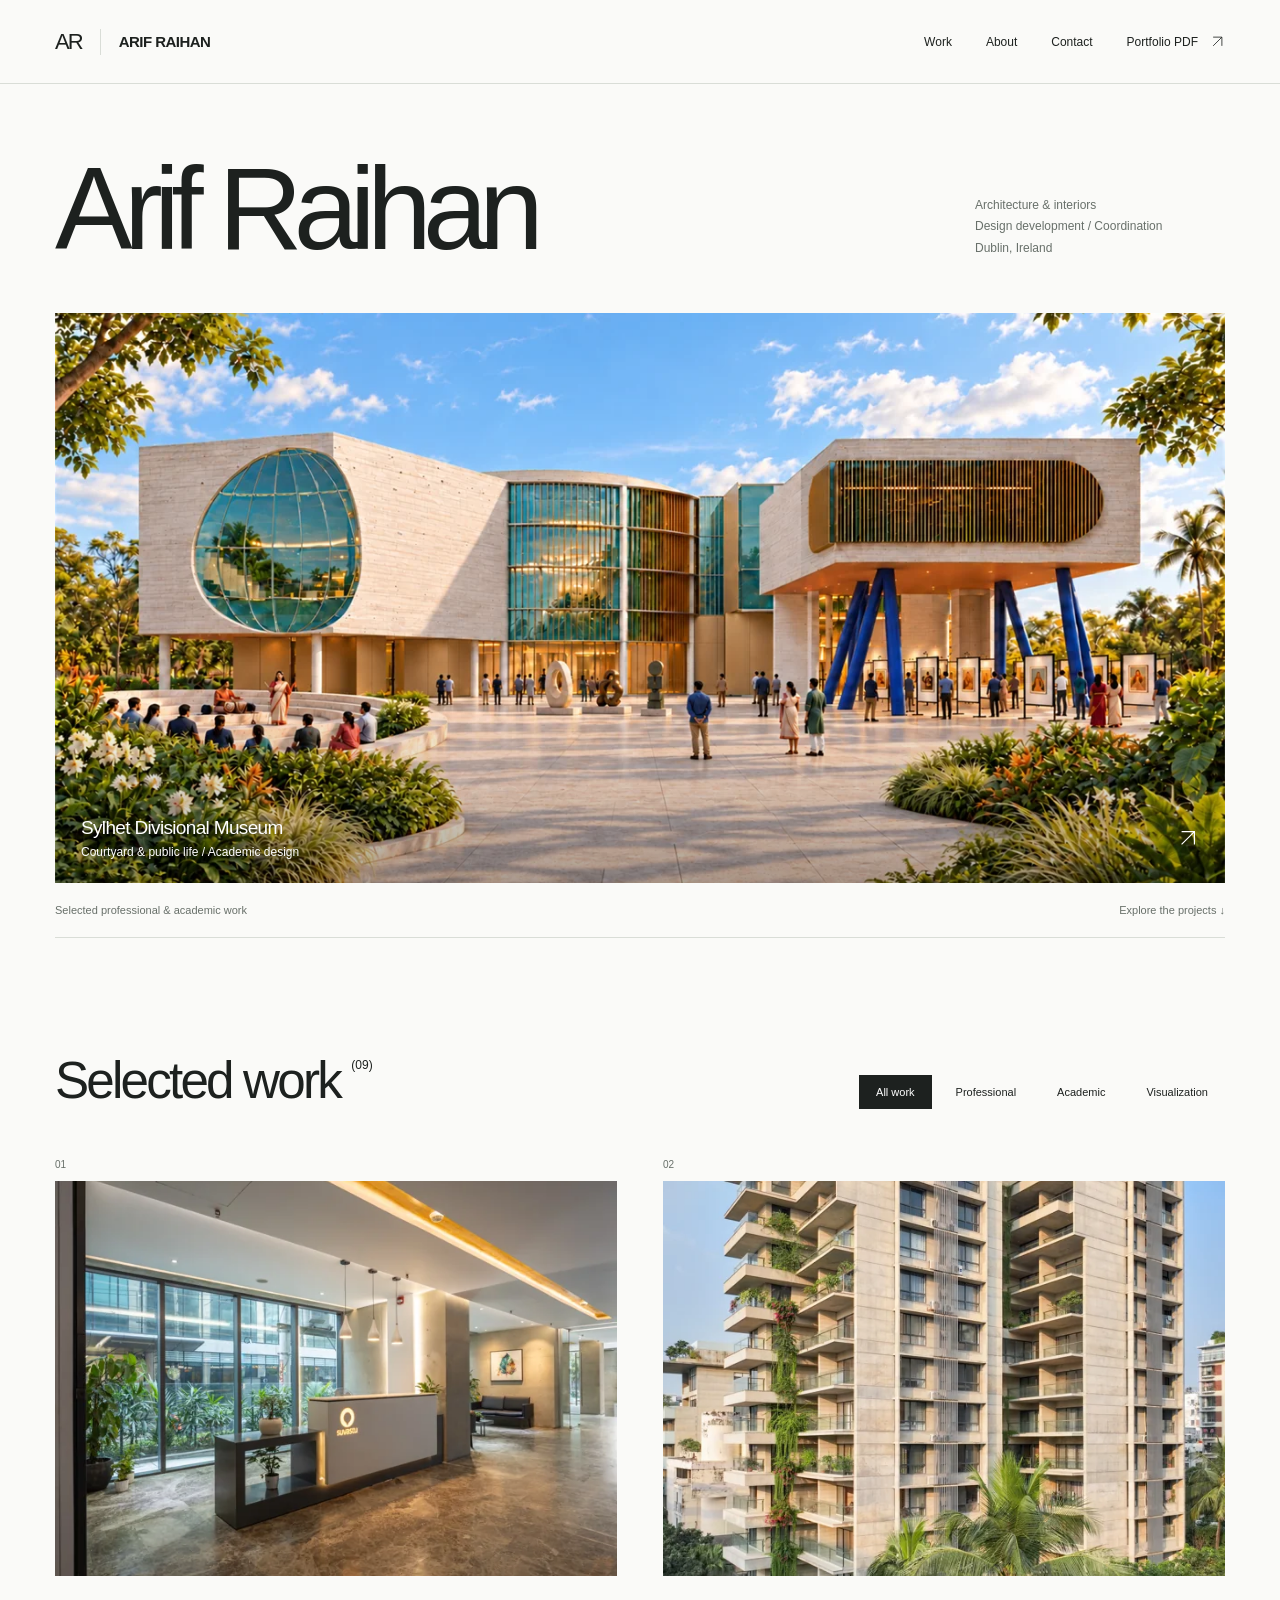
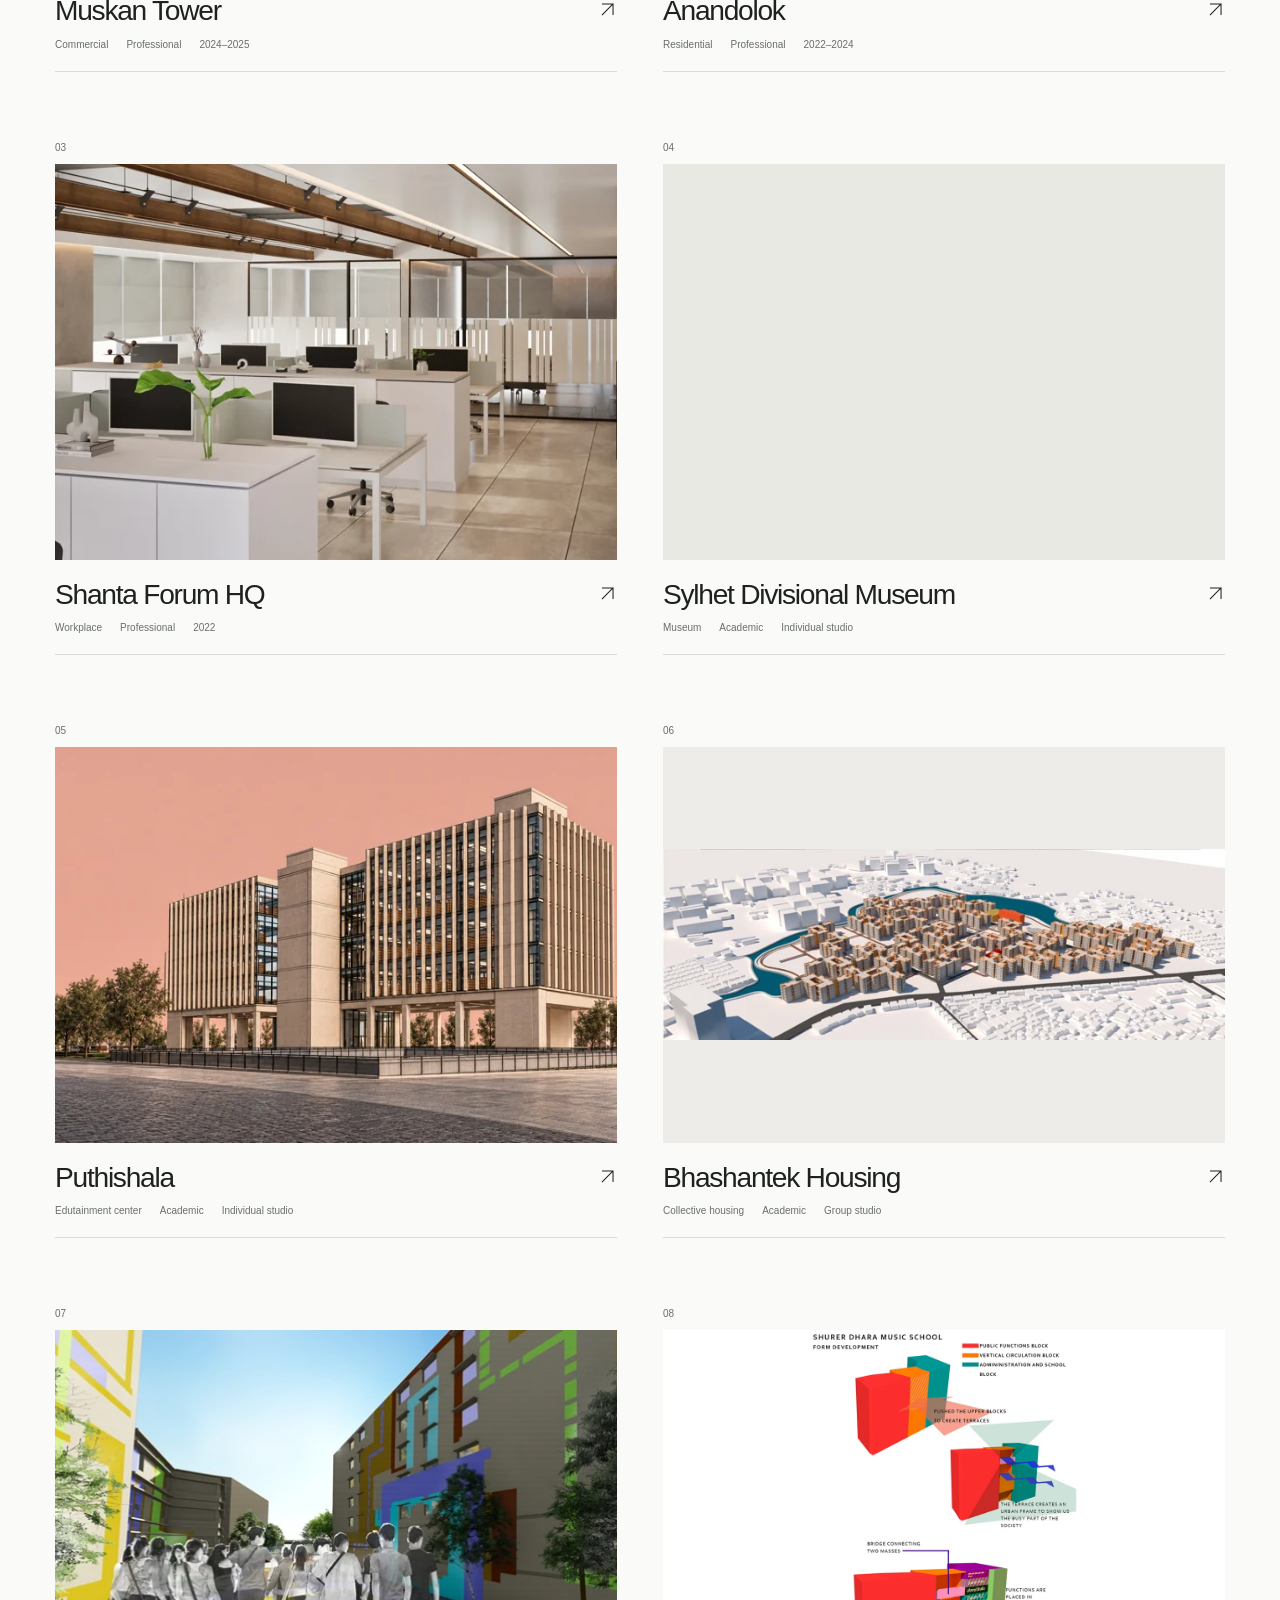
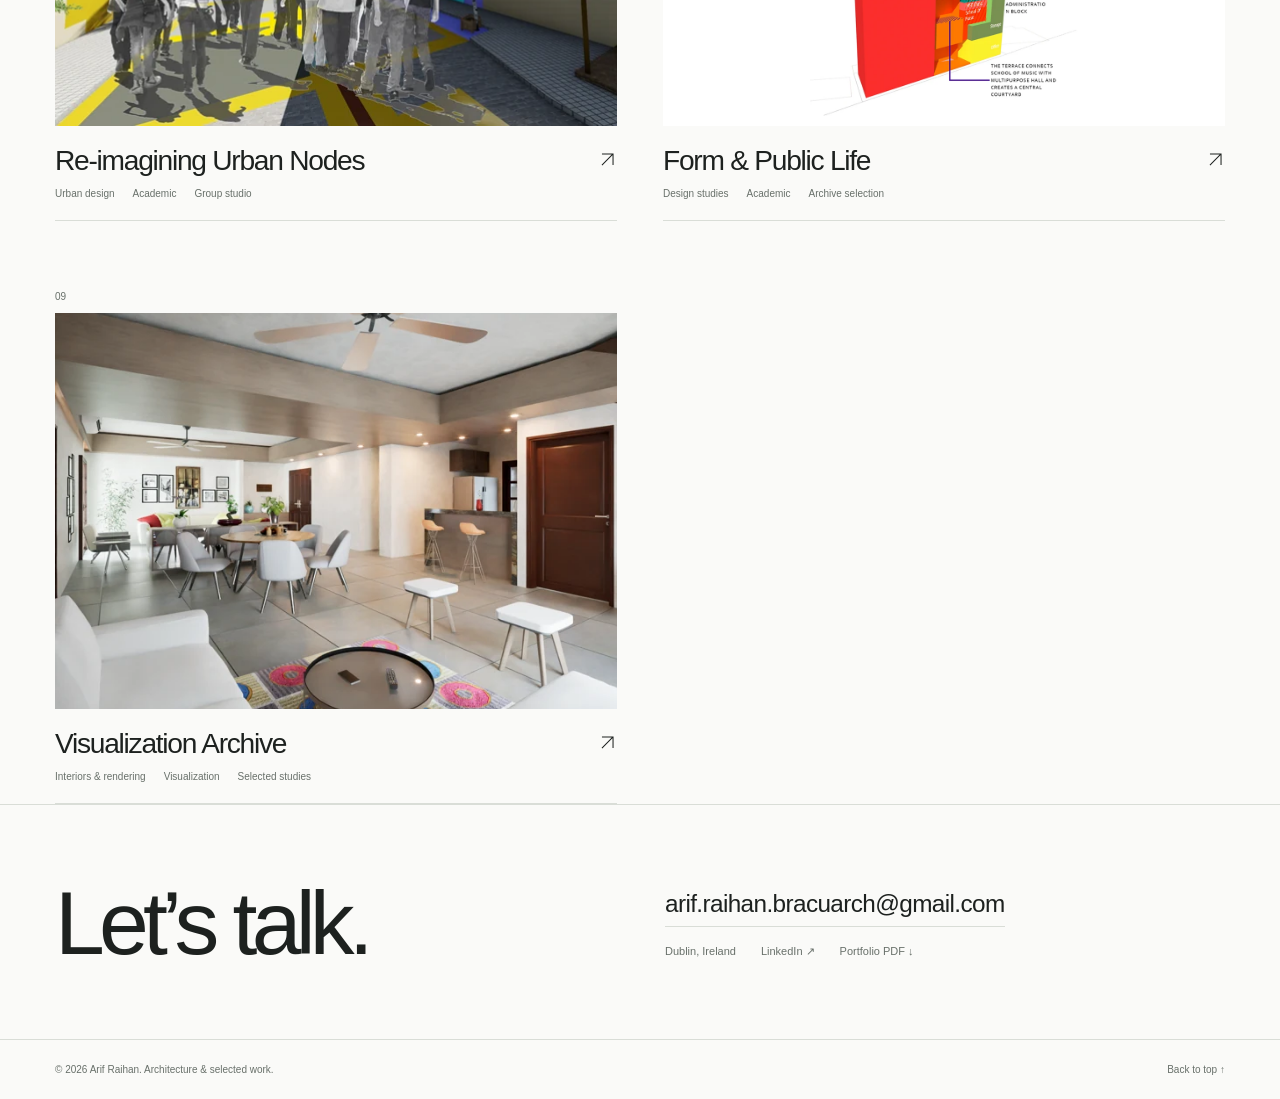
==== commit a3b37df2: "Move biography into a dedicated About page" ====
--- a/index.html
+++ b/index.html
@@ -1 +1 @@
-<!doctype html><html lang="en"><head><meta charset="utf-8"><meta name="viewport" content="width=device-width, initial-scale=1"><title>Arif Raihan — Architecture &amp; Selected Work</title><meta name="description" content="Architecture, interiors, technical coordination and visualization. Selected professional and academic projects by Arif Raihan, based in Dublin."><meta name="theme-color" content="#fafaf8"><meta property="og:type" content="website"><meta property="og:title" content="Arif Raihan — Architecture &amp; Selected Work"><meta property="og:description" content="Architecture, interiors, technical coordination and visualization. Selected professional and academic projects by Arif Raihan, based in Dublin."><meta name="twitter:card" content="summary_large_image"><link rel="icon" type="image/svg+xml" href="./favicon.svg"><link rel="stylesheet" href="./styles.css?v=20261025about"><script src="./site.js" defer></script></head><body><a class="skip" href="#main">Skip to content</a><header class="site-header"><div class="wrap header-inner"><a class="wordmark" href="./" aria-label="Arif Raihan home"><span class="monogram" aria-hidden="true">AR</span><span>ARIF RAIHAN</span></a><button class="mobile-toggle" aria-expanded="false" aria-controls="site-navigation" aria-label="Toggle navigation"><svg viewBox="0 0 24 24" fill="none" aria-hidden="true"><path d="M3 8h18M3 16h18" stroke="currentColor" stroke-width="1.2"/></svg></button><nav class="nav" id="site-navigation" aria-label="Main navigation"><a href="./#work">Work</a><a href="./#about">About</a><a href="./#contact">Contact</a><a class="pdf-link" href="./assets/arif-raihan-portfolio.pdf" download>Portfolio PDF <svg class="arrow" aria-hidden="true" viewBox="0 0 24 24" fill="none"><path d="M5 19 19 5M5 5h14v14" stroke="currentColor" stroke-width="1.3"/></svg></a></nav></div></header><main id="main"><div class="wrap" id="top"><section aria-labelledby="intro-title"><div class="intro-heading reveal"><h1 id="intro-title">Arif Raihan</h1><p class="identity">Architecture & interiors<br>Design development / Coordination<br>Dublin, Ireland</p></div><a class="hero-link" href="./projects/sylhet-divisional-museum/"><img src="./assets/museum-courtyard-1280.webp" srcset="./assets/museum-courtyard-640.webp 640w, ./assets/museum-courtyard-1280.webp 1280w, ./assets/museum-courtyard-2400.webp 2400w" sizes="(max-width: 650px) 100vw, 90vw" width="3840" height="2560" alt="Sylhet Divisional Museum: the courtyard, amphitheatre, sculpture garden and raised auditorium" loading="eager" decoding="async" fetchpriority=high><span class="hero-badge"><span><span class="hero-project">Sylhet Divisional Museum</span><span>Courtyard & public life / Academic design</span></span><svg class="arrow" aria-hidden="true" viewBox="0 0 24 24" fill="none"><path d="M5 19 19 5M5 5h14v14" stroke="currentColor" stroke-width="1.3"/></svg></span></a><div class="intro-bottom"><span>Selected professional & academic work</span><a href="#work">Explore the projects ↓</a></div></section><section class="personal-intro" aria-labelledby="personal-intro-title"><span class="kicker">Introduction</span><div><h2 id="personal-intro-title">Designing spaces.<br>Working through the details.</h2><p>I’m Arif Raihan, a Bangladesh-trained architectural designer based in Dublin. I work across architecture, interiors and visualization, connecting design ideas with the drawings, materials and coordination that bring them into built spaces.</p><a class="text-link" href="#about">More about me ↗</a></div></section><section class="work" id="work" aria-labelledby="work-title"><div class="section-heading"><h2 id="work-title">Selected work <sup style="font-size:12px;letter-spacing:0;vertical-align:top;line-height:2">(09)</sup></h2><div class="filter-set" role="group" aria-label="Filter projects"><button class="filter" data-filter="all" aria-pressed="true">All work</button><button class="filter" data-filter="professional" aria-pressed="false">Professional</button><button class="filter" data-filter="academic" aria-pressed="false">Academic</button><button class="filter" data-filter="visualization" aria-pressed="false">Visualization</button></div></div><p id="filter-status" role="status" class="visually-hidden">9 selected projects shown</p><div class="project-grid"><article class="project-card" data-category="professional" data-slug="muskan-tower"><a href="./projects/muskan-tower/"><span class="card-number">01</span><figure><img src="./assets/muskan-reception-1280.webp" srcset="./assets/muskan-reception-640.webp 640w, ./assets/muskan-reception-1280.webp 1280w, ./assets/muskan-reception-2400.webp 2400w" sizes="(max-width: 650px) 90vw, 44vw" width="3200" height="3200" alt="Muskan Tower / Commercial" loading="lazy" decoding="async"></figure><div class="card-label"><div><h3>Muskan Tower</h3><div class="card-meta"><span>Commercial</span><span>Professional</span><span>2024–2025</span></div></div><svg class="arrow" aria-hidden="true" viewBox="0 0 24 24" fill="none"><path d="M5 19 19 5M5 5h14v14" stroke="currentColor" stroke-width="1.3"/></svg></div></a></article><article class="project-card" data-category="professional" data-slug="anandolok"><a href="./projects/anandolok/"><span class="card-number">02</span><figure><img src="./assets/anandolok-exterior-1280.webp" srcset="./assets/anandolok-exterior-640.webp 640w, ./assets/anandolok-exterior-1280.webp 1280w, ./assets/anandolok-exterior-2400.webp 2025w" sizes="(max-width: 650px) 90vw, 44vw" width="2025" height="3600" alt="Anandolok / Residential" loading="lazy" decoding="async"></figure><div class="card-label"><div><h3>Anandolok</h3><div class="card-meta"><span>Residential</span><span>Professional</span><span>2022–2024</span></div></div><svg class="arrow" aria-hidden="true" viewBox="0 0 24 24" fill="none"><path d="M5 19 19 5M5 5h14v14" stroke="currentColor" stroke-width="1.3"/></svg></div></a></article><article class="project-card" data-category="professional" data-slug="shanta-forum"><a href="./projects/shanta-forum/"><span class="card-number">03</span><figure><img src="./assets/shanta-workplace-1280.webp" srcset="./assets/shanta-workplace-640.webp 640w, ./assets/shanta-workplace-1280.webp 1280w, ./assets/shanta-workplace-2400.webp 1920w" sizes="(max-width: 650px) 90vw, 44vw" width="1920" height="1920" alt="Shanta Forum HQ / Workplace" loading="lazy" decoding="async"></figure><div class="card-label"><div><h3>Shanta Forum HQ</h3><div class="card-meta"><span>Workplace</span><span>Professional</span><span>2022</span></div></div><svg class="arrow" aria-hidden="true" viewBox="0 0 24 24" fill="none"><path d="M5 19 19 5M5 5h14v14" stroke="currentColor" stroke-width="1.3"/></svg></div></a></article><article class="project-card" data-category="academic" data-slug="sylhet-divisional-museum"><a href="./projects/sylhet-divisional-museum/"><span class="card-number">04</span><figure><img src="./assets/museum-courtyard-1280.webp" srcset="./assets/museum-courtyard-640.webp 640w, ./assets/museum-courtyard-1280.webp 1280w, ./assets/museum-courtyard-2400.webp 2400w" sizes="(max-width: 650px) 90vw, 44vw" width="3840" height="2560" alt="Sylhet Divisional Museum / Museum" loading="lazy" decoding="async"></figure><div class="card-label"><div><h3>Sylhet Divisional Museum</h3><div class="card-meta"><span>Museum</span><span>Academic</span><span>Individual studio</span></div></div><svg class="arrow" aria-hidden="true" viewBox="0 0 24 24" fill="none"><path d="M5 19 19 5M5 5h14v14" stroke="currentColor" stroke-width="1.3"/></svg></div></a></article><article class="project-card" data-category="academic" data-slug="puthishala"><a href="./projects/puthishala/"><span class="card-number">05</span><figure><img src="./assets/puthishala-exterior-1280.webp" srcset="./assets/puthishala-exterior-640.webp 640w, ./assets/puthishala-exterior-1280.webp 1280w, ./assets/puthishala-exterior-2400.webp 1536w" sizes="(max-width: 650px) 90vw, 44vw" width="1536" height="1024" alt="Puthishala / Edutainment center" loading="lazy" decoding="async"></figure><div class="card-label"><div><h3>Puthishala</h3><div class="card-meta"><span>Edutainment center</span><span>Academic</span><span>Individual studio</span></div></div><svg class="arrow" aria-hidden="true" viewBox="0 0 24 24" fill="none"><path d="M5 19 19 5M5 5h14v14" stroke="currentColor" stroke-width="1.3"/></svg></div></a></article><article class="project-card" data-category="academic" data-slug="bhashantek-housing"><a href="./projects/bhashantek-housing/"><span class="card-number">06</span><figure><img src="./assets/housing-aerial-1280.webp" srcset="./assets/housing-aerial-640.webp 640w, ./assets/housing-aerial-1280.webp 1280w, ./assets/housing-aerial-2400.webp 2400w" sizes="(max-width: 650px) 90vw, 44vw" width="3508" height="1194" alt="Bhashantek Housing / Collective housing" loading="lazy" decoding="async"></figure><div class="card-label"><div><h3>Bhashantek Housing</h3><div class="card-meta"><span>Collective housing</span><span>Academic</span><span>Group studio</span></div></div><svg class="arrow" aria-hidden="true" viewBox="0 0 24 24" fill="none"><path d="M5 19 19 5M5 5h14v14" stroke="currentColor" stroke-width="1.3"/></svg></div></a></article><article class="project-card" data-category="academic" data-slug="gol-talab-urban-nodes"><a href="./projects/gol-talab-urban-nodes/"><span class="card-number">07</span><figure><img src="./assets/urban-waterfront-1280.webp" srcset="./assets/urban-waterfront-640.webp 640w, ./assets/urban-waterfront-1280.webp 1280w, ./assets/urban-waterfront-2400.webp 1570w" sizes="(max-width: 650px) 90vw, 44vw" width="1570" height="967" alt="Re-imagining Urban Nodes / Urban design" loading="lazy" decoding="async"></figure><div class="card-label"><div><h3>Re-imagining Urban Nodes</h3><div class="card-meta"><span>Urban design</span><span>Academic</span><span>Group studio</span></div></div><svg class="arrow" aria-hidden="true" viewBox="0 0 24 24" fill="none"><path d="M5 19 19 5M5 5h14v14" stroke="currentColor" stroke-width="1.3"/></svg></div></a></article><article class="project-card" data-category="academic" data-slug="early-form-studies"><a href="./projects/early-form-studies/"><span class="card-number">08</span><figure><img src="./assets/music-form-1280.webp" srcset="./assets/music-form-640.webp 640w, ./assets/music-form-1280.webp 734w" sizes="(max-width: 650px) 90vw, 44vw" width="734" height="1087" alt="Form &amp; Public Life / Design studies" loading="lazy" decoding="async"></figure><div class="card-label"><div><h3>Form &amp; Public Life</h3><div class="card-meta"><span>Design studies</span><span>Academic</span><span>Archive selection</span></div></div><svg class="arrow" aria-hidden="true" viewBox="0 0 24 24" fill="none"><path d="M5 19 19 5M5 5h14v14" stroke="currentColor" stroke-width="1.3"/></svg></div></a></article><article class="project-card" data-category="visualization" data-slug="visualization-archive"><a href="./projects/visualization-archive/"><span class="card-number">09</span><figure><img src="./assets/render-starville-living-1280.webp" srcset="./assets/render-starville-living-640.webp 640w, ./assets/render-starville-living-1280.webp 1280w, ./assets/render-starville-living-2400.webp 1920w" sizes="(max-width: 650px) 90vw, 44vw" width="1920" height="1920" alt="Visualization Archive / Interiors &amp; rendering" loading="lazy" decoding="async"></figure><div class="card-label"><div><h3>Visualization Archive</h3><div class="card-meta"><span>Interiors &amp; rendering</span><span>Visualization</span><span>Selected studies</span></div></div><svg class="arrow" aria-hidden="true" viewBox="0 0 24 24" fill="none"><path d="M5 19 19 5M5 5h14v14" stroke="currentColor" stroke-width="1.3"/></svg></div></a></article></div></section><section class="about" id="about" aria-labelledby="about-title"><figure class="about-visual"><img src="./assets/anandolok-landscape-1280.webp" srcset="./assets/anandolok-landscape-640.webp 640w, ./assets/anandolok-landscape-1280.webp 1280w, ./assets/anandolok-landscape-2400.webp 2133w" sizes="(max-width: 650px) 90vw, 43vw" width="2133" height="3200" alt="Anandolok: a stair rises beside water and planting" loading="lazy" decoding="async"><figcaption>Anandolok / Stair, water & landscape / Photography: City Syntax</figcaption></figure><div class="about-copy"><span class="kicker">About me / Arif Raihan</span><h2 id="about-title">From shared ground<br>to the smallest detail.</h2><p>My work moves between the scale of a shared courtyard and the precision of a reception desk, railing or signage detail. I’m interested in how circulation, light and material shape everyday experience.<br><br>Through professional work with Suvastu, Domus Architects and earlier design teams, I have contributed to design development, custom furniture, construction drawings, material selection and site coordination. I use models and visualization to test ideas, communicate decisions and work through details with the people building them.</p><div class="facts"><div><h3>Experience</h3><p>Suvastu / 2022–2025<br>Domus Architects / 2022<br>Based in Dublin, Ireland</p></div><div><h3>Education</h3><p>B.Arch / BRAC University / 2021<br>MBA, Project Management<br>Dublin Business School / 2026</p></div></div><a class="text-link" href="./assets/arif-raihan-portfolio.pdf" download>Download selected work <svg class="arrow" aria-hidden="true" viewBox="0 0 24 24" fill="none"><path d="M5 19 19 5M5 5h14v14" stroke="currentColor" stroke-width="1.3"/></svg></a></div></section></div></main><section class="wrap contact" id="contact" aria-labelledby="contact-title"><h2 id="contact-title">Let’s talk.</h2><div class="contact-links"><a class="contact-email" href="mailto:arif.raihan.bracuarch@gmail.com">arif.raihan.bracuarch@gmail.com</a><div class="contact-sub"><span>Dublin, Ireland</span><a href="https://www.linkedin.com/in/meister-arif-raihan/" target="_blank" rel="noopener noreferrer">LinkedIn ↗</a><a href="./assets/arif-raihan-portfolio.pdf" download>Portfolio PDF ↓</a></div></div></section><footer class="wrap site-footer"><span>© 2026 Arif Raihan. Architecture & selected work.</span><a href="#top">Back to top ↑</a></footer><script type="application/ld+json">{"@context": "https://schema.org", "@type": "Person", "name": "Arif Raihan", "email": "arif.raihan.bracuarch@gmail.com", "sameAs": ["https://www.linkedin.com/in/meister-arif-raihan/"], "jobTitle": "Architectural Design & Technical Coordination", "homeLocation": {"@type": "Place", "name": "Dublin, Ireland"}, "alumniOf": [{"@type": "CollegeOrUniversity", "name": "BRAC University"}, {"@type": "CollegeOrUniversity", "name": "Dublin Business School"}]}</script></body></html>+<!doctype html><html lang="en"><head><meta charset="utf-8"><meta name="viewport" content="width=device-width, initial-scale=1"><title>Arif Raihan — Architecture &amp; Selected Work</title><meta name="description" content="Architecture, interiors, technical coordination and visualization. Selected professional and academic projects by Arif Raihan, based in Dublin."><meta name="theme-color" content="#fafaf8"><meta property="og:type" content="website"><meta property="og:title" content="Arif Raihan — Architecture &amp; Selected Work"><meta property="og:description" content="Architecture, interiors, technical coordination and visualization. Selected professional and academic projects by Arif Raihan, based in Dublin."><meta name="twitter:card" content="summary_large_image"><link rel="icon" type="image/svg+xml" href="./favicon.svg"><link rel="stylesheet" href="./styles.css?v=20261025separate"><script src="./site.js" defer></script></head><body><a class="skip" href="#main">Skip to content</a><header class="site-header"><div class="wrap header-inner"><a class="wordmark" href="./" aria-label="Arif Raihan home"><span class="monogram" aria-hidden="true">AR</span><span>ARIF RAIHAN</span></a><button class="mobile-toggle" aria-expanded="false" aria-controls="site-navigation" aria-label="Toggle navigation"><svg viewBox="0 0 24 24" fill="none" aria-hidden="true"><path d="M3 8h18M3 16h18" stroke="currentColor" stroke-width="1.2"/></svg></button><nav class="nav" id="site-navigation" aria-label="Main navigation"><a href="./#work">Work</a><a href="./about/">About</a><a href="./#contact">Contact</a><a class="pdf-link" href="./assets/arif-raihan-portfolio.pdf" download>Portfolio PDF <svg class="arrow" aria-hidden="true" viewBox="0 0 24 24" fill="none"><path d="M5 19 19 5M5 5h14v14" stroke="currentColor" stroke-width="1.3"/></svg></a></nav></div></header><main id="main"><div class="wrap" id="top"><section aria-labelledby="intro-title"><div class="intro-heading reveal"><h1 id="intro-title">Arif Raihan</h1><p class="identity">Architecture & interiors<br>Design development / Coordination<br>Dublin, Ireland</p></div><a class="hero-link" href="./projects/sylhet-divisional-museum/"><img src="./assets/museum-courtyard-1280.webp" srcset="./assets/museum-courtyard-640.webp 640w, ./assets/museum-courtyard-1280.webp 1280w, ./assets/museum-courtyard-2400.webp 2400w" sizes="(max-width: 650px) 100vw, 90vw" width="3840" height="2560" alt="Sylhet Divisional Museum: the courtyard, amphitheatre, sculpture garden and raised auditorium" loading="eager" decoding="async" fetchpriority=high><span class="hero-badge"><span><span class="hero-project">Sylhet Divisional Museum</span><span>Courtyard & public life / Academic design</span></span><svg class="arrow" aria-hidden="true" viewBox="0 0 24 24" fill="none"><path d="M5 19 19 5M5 5h14v14" stroke="currentColor" stroke-width="1.3"/></svg></span></a><div class="intro-bottom"><span>Selected professional & academic work</span><a href="#work">Explore the projects ↓</a></div></section><section class="work" id="work" aria-labelledby="work-title"><div class="section-heading"><h2 id="work-title">Selected work <sup style="font-size:12px;letter-spacing:0;vertical-align:top;line-height:2">(09)</sup></h2><div class="filter-set" role="group" aria-label="Filter projects"><button class="filter" data-filter="all" aria-pressed="true">All work</button><button class="filter" data-filter="professional" aria-pressed="false">Professional</button><button class="filter" data-filter="academic" aria-pressed="false">Academic</button><button class="filter" data-filter="visualization" aria-pressed="false">Visualization</button></div></div><p id="filter-status" role="status" class="visually-hidden">9 selected projects shown</p><div class="project-grid"><article class="project-card" data-category="professional" data-slug="muskan-tower"><a href="./projects/muskan-tower/"><span class="card-number">01</span><figure><img src="./assets/muskan-reception-1280.webp" srcset="./assets/muskan-reception-640.webp 640w, ./assets/muskan-reception-1280.webp 1280w, ./assets/muskan-reception-2400.webp 2400w" sizes="(max-width: 650px) 90vw, 44vw" width="3200" height="3200" alt="Muskan Tower / Commercial" loading="lazy" decoding="async"></figure><div class="card-label"><div><h3>Muskan Tower</h3><div class="card-meta"><span>Commercial</span><span>Professional</span><span>2024–2025</span></div></div><svg class="arrow" aria-hidden="true" viewBox="0 0 24 24" fill="none"><path d="M5 19 19 5M5 5h14v14" stroke="currentColor" stroke-width="1.3"/></svg></div></a></article><article class="project-card" data-category="professional" data-slug="anandolok"><a href="./projects/anandolok/"><span class="card-number">02</span><figure><img src="./assets/anandolok-exterior-1280.webp" srcset="./assets/anandolok-exterior-640.webp 640w, ./assets/anandolok-exterior-1280.webp 1280w, ./assets/anandolok-exterior-2400.webp 2025w" sizes="(max-width: 650px) 90vw, 44vw" width="2025" height="3600" alt="Anandolok / Residential" loading="lazy" decoding="async"></figure><div class="card-label"><div><h3>Anandolok</h3><div class="card-meta"><span>Residential</span><span>Professional</span><span>2022–2024</span></div></div><svg class="arrow" aria-hidden="true" viewBox="0 0 24 24" fill="none"><path d="M5 19 19 5M5 5h14v14" stroke="currentColor" stroke-width="1.3"/></svg></div></a></article><article class="project-card" data-category="professional" data-slug="shanta-forum"><a href="./projects/shanta-forum/"><span class="card-number">03</span><figure><img src="./assets/shanta-workplace-1280.webp" srcset="./assets/shanta-workplace-640.webp 640w, ./assets/shanta-workplace-1280.webp 1280w, ./assets/shanta-workplace-2400.webp 1920w" sizes="(max-width: 650px) 90vw, 44vw" width="1920" height="1920" alt="Shanta Forum HQ / Workplace" loading="lazy" decoding="async"></figure><div class="card-label"><div><h3>Shanta Forum HQ</h3><div class="card-meta"><span>Workplace</span><span>Professional</span><span>2022</span></div></div><svg class="arrow" aria-hidden="true" viewBox="0 0 24 24" fill="none"><path d="M5 19 19 5M5 5h14v14" stroke="currentColor" stroke-width="1.3"/></svg></div></a></article><article class="project-card" data-category="academic" data-slug="sylhet-divisional-museum"><a href="./projects/sylhet-divisional-museum/"><span class="card-number">04</span><figure><img src="./assets/museum-courtyard-1280.webp" srcset="./assets/museum-courtyard-640.webp 640w, ./assets/museum-courtyard-1280.webp 1280w, ./assets/museum-courtyard-2400.webp 2400w" sizes="(max-width: 650px) 90vw, 44vw" width="3840" height="2560" alt="Sylhet Divisional Museum / Museum" loading="lazy" decoding="async"></figure><div class="card-label"><div><h3>Sylhet Divisional Museum</h3><div class="card-meta"><span>Museum</span><span>Academic</span><span>Individual studio</span></div></div><svg class="arrow" aria-hidden="true" viewBox="0 0 24 24" fill="none"><path d="M5 19 19 5M5 5h14v14" stroke="currentColor" stroke-width="1.3"/></svg></div></a></article><article class="project-card" data-category="academic" data-slug="puthishala"><a href="./projects/puthishala/"><span class="card-number">05</span><figure><img src="./assets/puthishala-exterior-1280.webp" srcset="./assets/puthishala-exterior-640.webp 640w, ./assets/puthishala-exterior-1280.webp 1280w, ./assets/puthishala-exterior-2400.webp 1536w" sizes="(max-width: 650px) 90vw, 44vw" width="1536" height="1024" alt="Puthishala / Edutainment center" loading="lazy" decoding="async"></figure><div class="card-label"><div><h3>Puthishala</h3><div class="card-meta"><span>Edutainment center</span><span>Academic</span><span>Individual studio</span></div></div><svg class="arrow" aria-hidden="true" viewBox="0 0 24 24" fill="none"><path d="M5 19 19 5M5 5h14v14" stroke="currentColor" stroke-width="1.3"/></svg></div></a></article><article class="project-card" data-category="academic" data-slug="bhashantek-housing"><a href="./projects/bhashantek-housing/"><span class="card-number">06</span><figure><img src="./assets/housing-aerial-1280.webp" srcset="./assets/housing-aerial-640.webp 640w, ./assets/housing-aerial-1280.webp 1280w, ./assets/housing-aerial-2400.webp 2400w" sizes="(max-width: 650px) 90vw, 44vw" width="3508" height="1194" alt="Bhashantek Housing / Collective housing" loading="lazy" decoding="async"></figure><div class="card-label"><div><h3>Bhashantek Housing</h3><div class="card-meta"><span>Collective housing</span><span>Academic</span><span>Group studio</span></div></div><svg class="arrow" aria-hidden="true" viewBox="0 0 24 24" fill="none"><path d="M5 19 19 5M5 5h14v14" stroke="currentColor" stroke-width="1.3"/></svg></div></a></article><article class="project-card" data-category="academic" data-slug="gol-talab-urban-nodes"><a href="./projects/gol-talab-urban-nodes/"><span class="card-number">07</span><figure><img src="./assets/urban-waterfront-1280.webp" srcset="./assets/urban-waterfront-640.webp 640w, ./assets/urban-waterfront-1280.webp 1280w, ./assets/urban-waterfront-2400.webp 1570w" sizes="(max-width: 650px) 90vw, 44vw" width="1570" height="967" alt="Re-imagining Urban Nodes / Urban design" loading="lazy" decoding="async"></figure><div class="card-label"><div><h3>Re-imagining Urban Nodes</h3><div class="card-meta"><span>Urban design</span><span>Academic</span><span>Group studio</span></div></div><svg class="arrow" aria-hidden="true" viewBox="0 0 24 24" fill="none"><path d="M5 19 19 5M5 5h14v14" stroke="currentColor" stroke-width="1.3"/></svg></div></a></article><article class="project-card" data-category="academic" data-slug="early-form-studies"><a href="./projects/early-form-studies/"><span class="card-number">08</span><figure><img src="./assets/music-form-1280.webp" srcset="./assets/music-form-640.webp 640w, ./assets/music-form-1280.webp 734w" sizes="(max-width: 650px) 90vw, 44vw" width="734" height="1087" alt="Form &amp; Public Life / Design studies" loading="lazy" decoding="async"></figure><div class="card-label"><div><h3>Form &amp; Public Life</h3><div class="card-meta"><span>Design studies</span><span>Academic</span><span>Archive selection</span></div></div><svg class="arrow" aria-hidden="true" viewBox="0 0 24 24" fill="none"><path d="M5 19 19 5M5 5h14v14" stroke="currentColor" stroke-width="1.3"/></svg></div></a></article><article class="project-card" data-category="visualization" data-slug="visualization-archive"><a href="./projects/visualization-archive/"><span class="card-number">09</span><figure><img src="./assets/render-starville-living-1280.webp" srcset="./assets/render-starville-living-640.webp 640w, ./assets/render-starville-living-1280.webp 1280w, ./assets/render-starville-living-2400.webp 1920w" sizes="(max-width: 650px) 90vw, 44vw" width="1920" height="1920" alt="Visualization Archive / Interiors &amp; rendering" loading="lazy" decoding="async"></figure><div class="card-label"><div><h3>Visualization Archive</h3><div class="card-meta"><span>Interiors &amp; rendering</span><span>Visualization</span><span>Selected studies</span></div></div><svg class="arrow" aria-hidden="true" viewBox="0 0 24 24" fill="none"><path d="M5 19 19 5M5 5h14v14" stroke="currentColor" stroke-width="1.3"/></svg></div></a></article></div></section></div></main><section class="wrap contact" id="contact" aria-labelledby="contact-title"><h2 id="contact-title">Let’s talk.</h2><div class="contact-links"><a class="contact-email" href="mailto:arif.raihan.bracuarch@gmail.com">arif.raihan.bracuarch@gmail.com</a><div class="contact-sub"><span>Dublin, Ireland</span><a href="https://www.linkedin.com/in/meister-arif-raihan/" target="_blank" rel="noopener noreferrer">LinkedIn ↗</a><a href="./assets/arif-raihan-portfolio.pdf" download>Portfolio PDF ↓</a></div></div></section><footer class="wrap site-footer"><span>© 2026 Arif Raihan. Architecture & selected work.</span><a href="#top">Back to top ↑</a></footer><script type="application/ld+json">{"@context": "https://schema.org", "@type": "Person", "name": "Arif Raihan", "email": "arif.raihan.bracuarch@gmail.com", "sameAs": ["https://www.linkedin.com/in/meister-arif-raihan/"], "jobTitle": "Architectural Design & Technical Coordination", "homeLocation": {"@type": "Place", "name": "Dublin, Ireland"}, "alumniOf": [{"@type": "CollegeOrUniversity", "name": "BRAC University"}, {"@type": "CollegeOrUniversity", "name": "Dublin Business School"}]}</script></body></html>
--- a/styles.css
+++ b/styles.css
@@ -14,3 +14,5 @@
 
 
 .personal-intro{display:grid;grid-template-columns:1fr 2fr;gap:60px;padding-block:65px;border-bottom:1px solid var(--line)}.personal-intro h2{font-size:clamp(32px,4vw,58px);font-weight:400;letter-spacing:-.045em;line-height:1.12;margin-bottom:25px}.personal-intro p{max-width:660px;font-size:15px;line-height:1.85;color:var(--muted);margin-bottom:25px}.about-copy>p{line-height:1.85}@media(max-width:650px){.personal-intro{grid-template-columns:1fr;gap:20px;padding-block:42px}.personal-intro p{font-size:13px}}
+
+.about-page-intro{padding-block:90px 70px;border-bottom:1px solid var(--line)}.about-page-intro h1{font-size:clamp(48px,7.5vw,112px);line-height:1.04;font-weight:400;letter-spacing:-.065em;margin:28px 0 36px}.about-page-intro>p{max-width:720px;margin-left:auto;font-size:clamp(18px,2.2vw,29px);line-height:1.55}.about-page .about{padding-block:75px 90px}.about-practice{padding-block:0 95px}.about-practice>h2{font-size:38px;font-weight:400;letter-spacing:-.04em;margin-bottom:36px}.about-practice>div{display:grid;grid-template-columns:repeat(3,1fr);gap:36px}.about-practice article{border-top:1px solid var(--line);padding-top:24px}.about-practice h3{font-size:23px;font-weight:400;letter-spacing:-.03em;margin:18px 0}.about-practice p{font-size:13px;line-height:1.8;color:var(--muted)}@media(max-width:650px){.about-page-intro{padding-block:44px}.about-page-intro h1{font-size:48px}.about-page-intro>p{font-size:18px}.about-page .about{padding-block:45px}.about-practice>div{grid-template-columns:1fr;gap:28px}.about-practice{padding-bottom:55px}}
